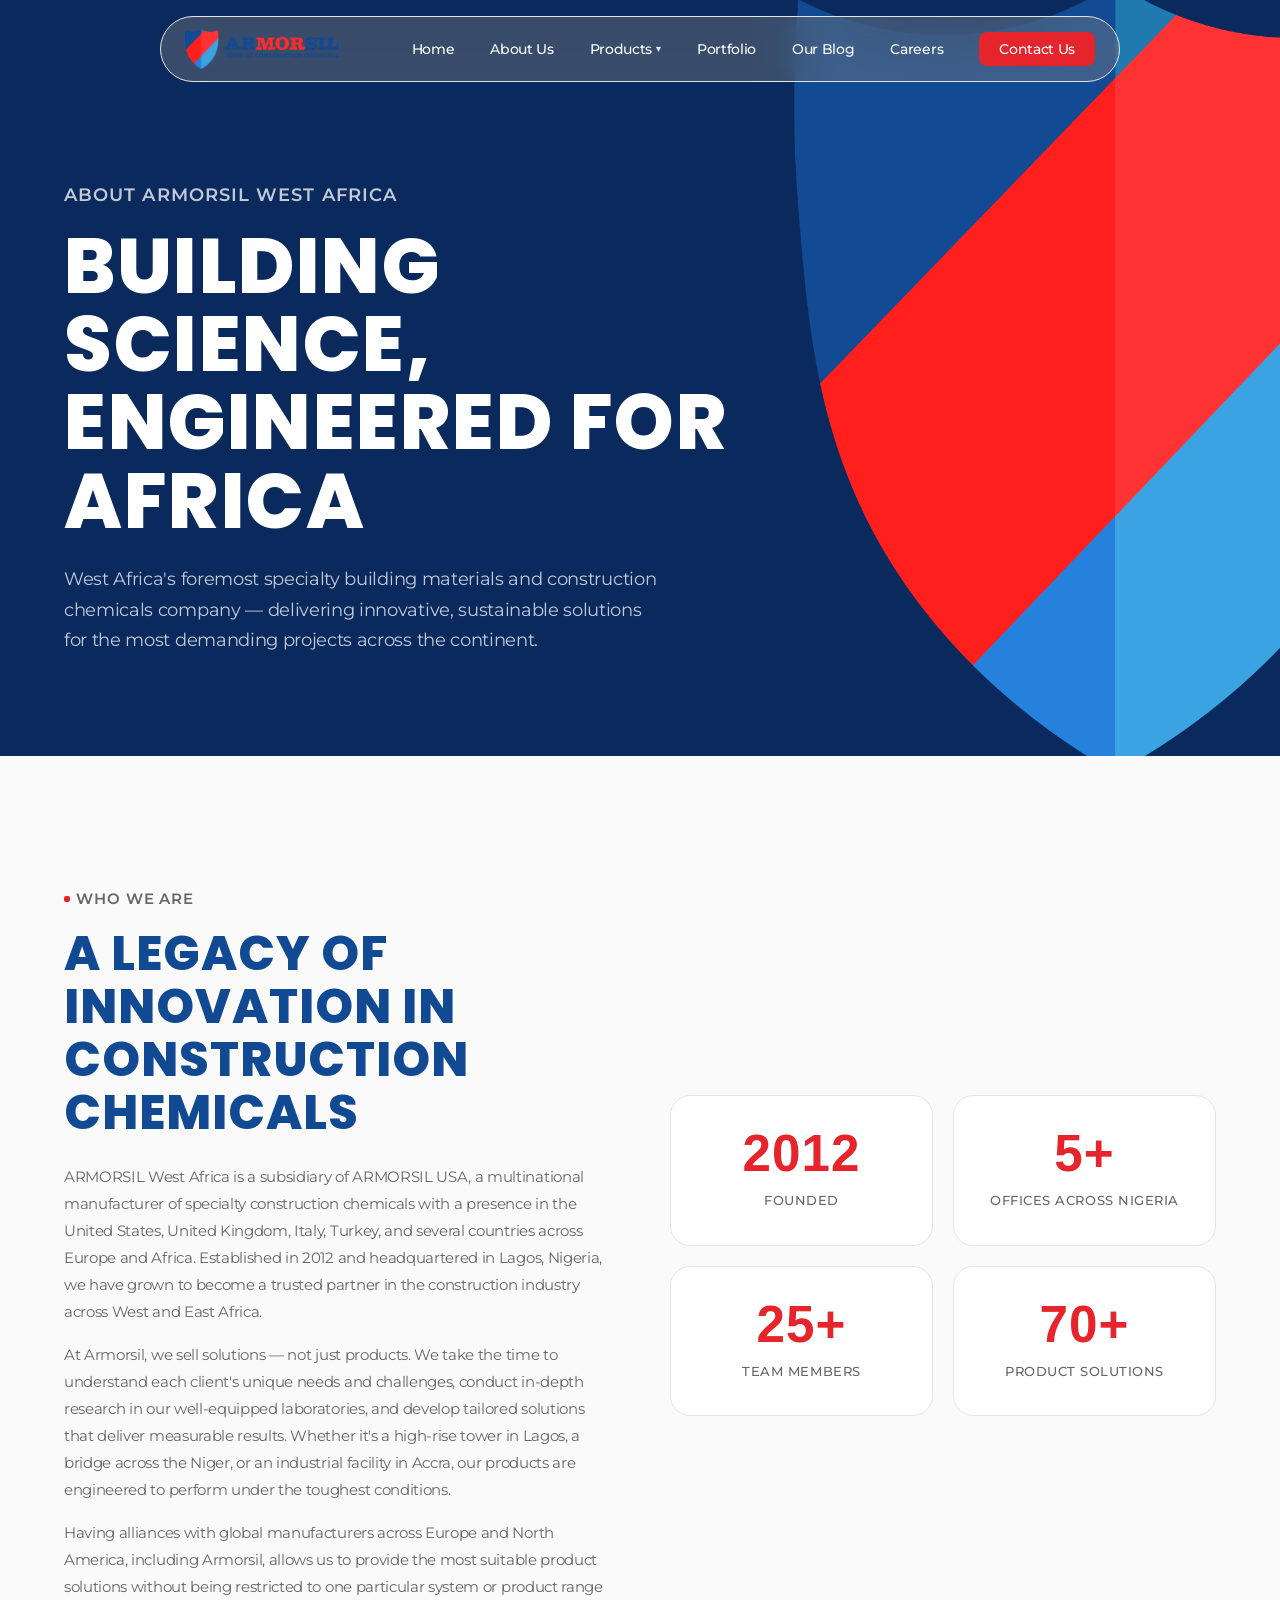
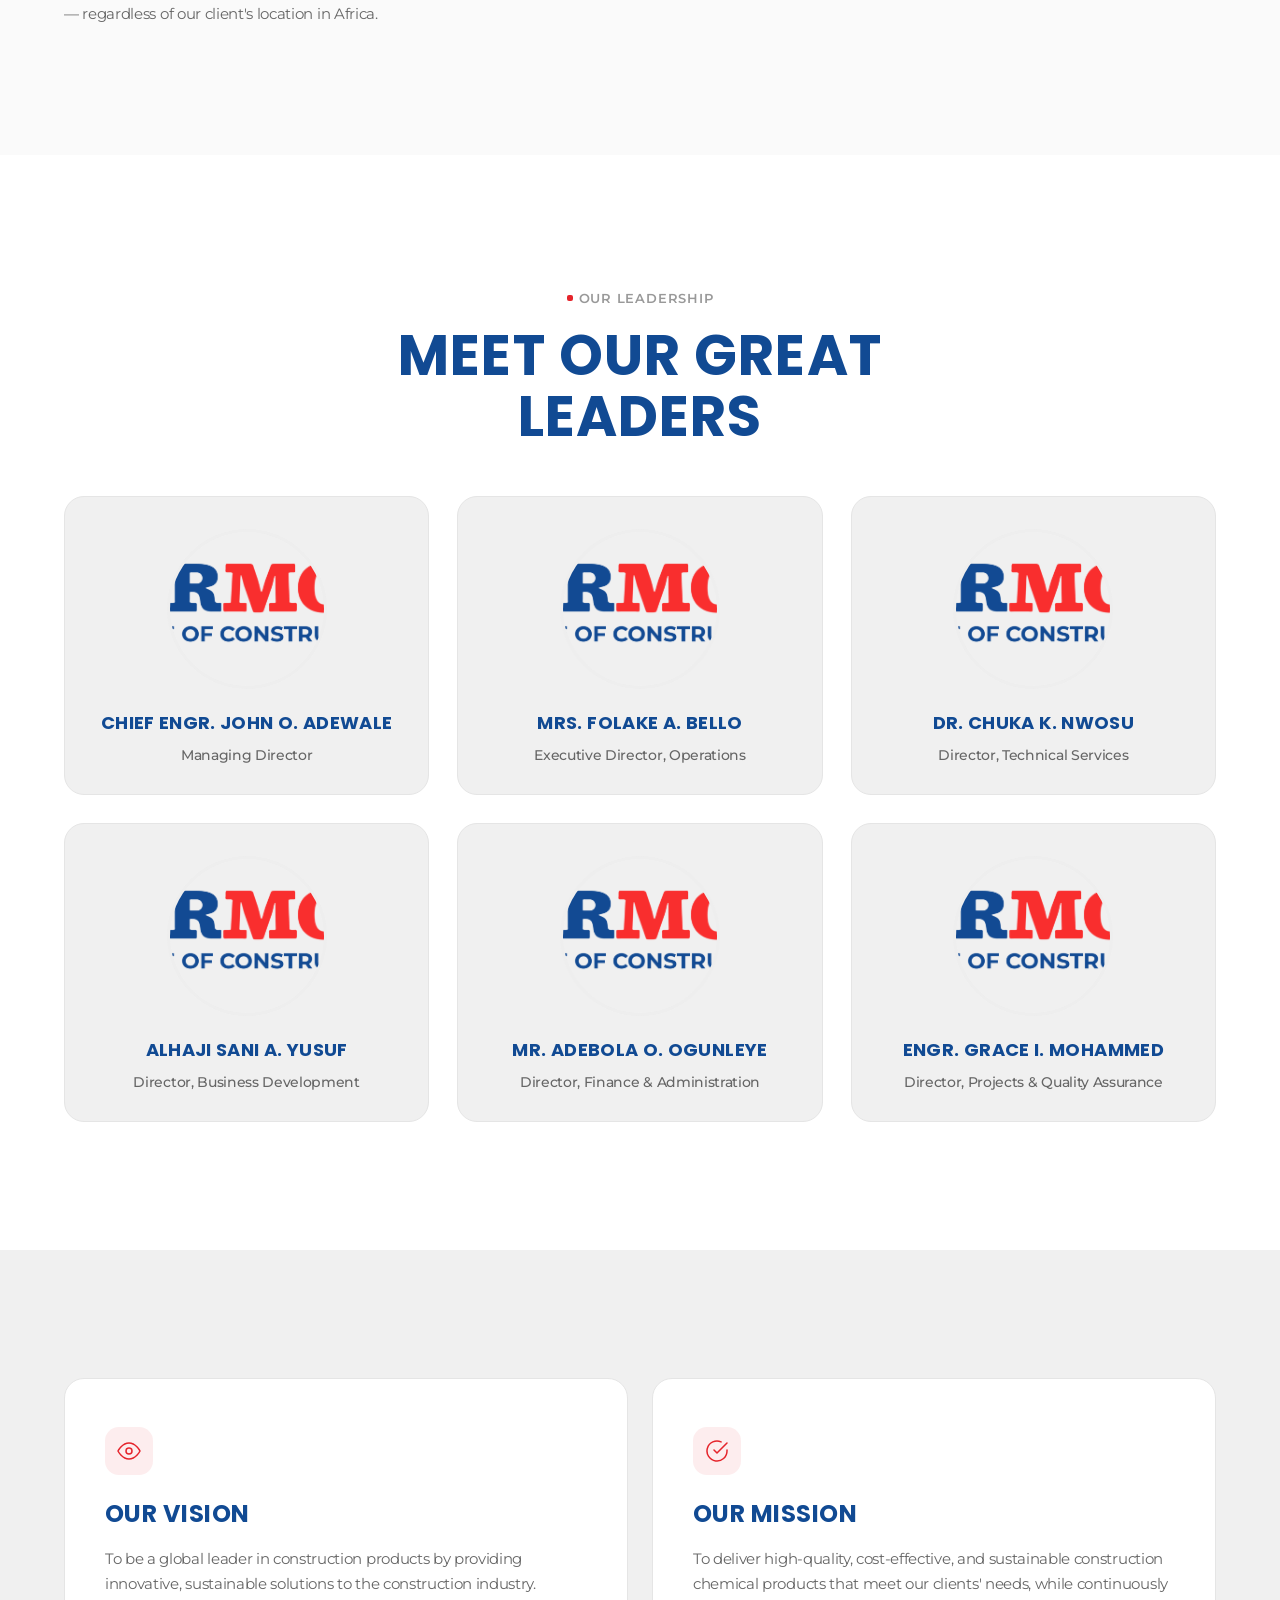
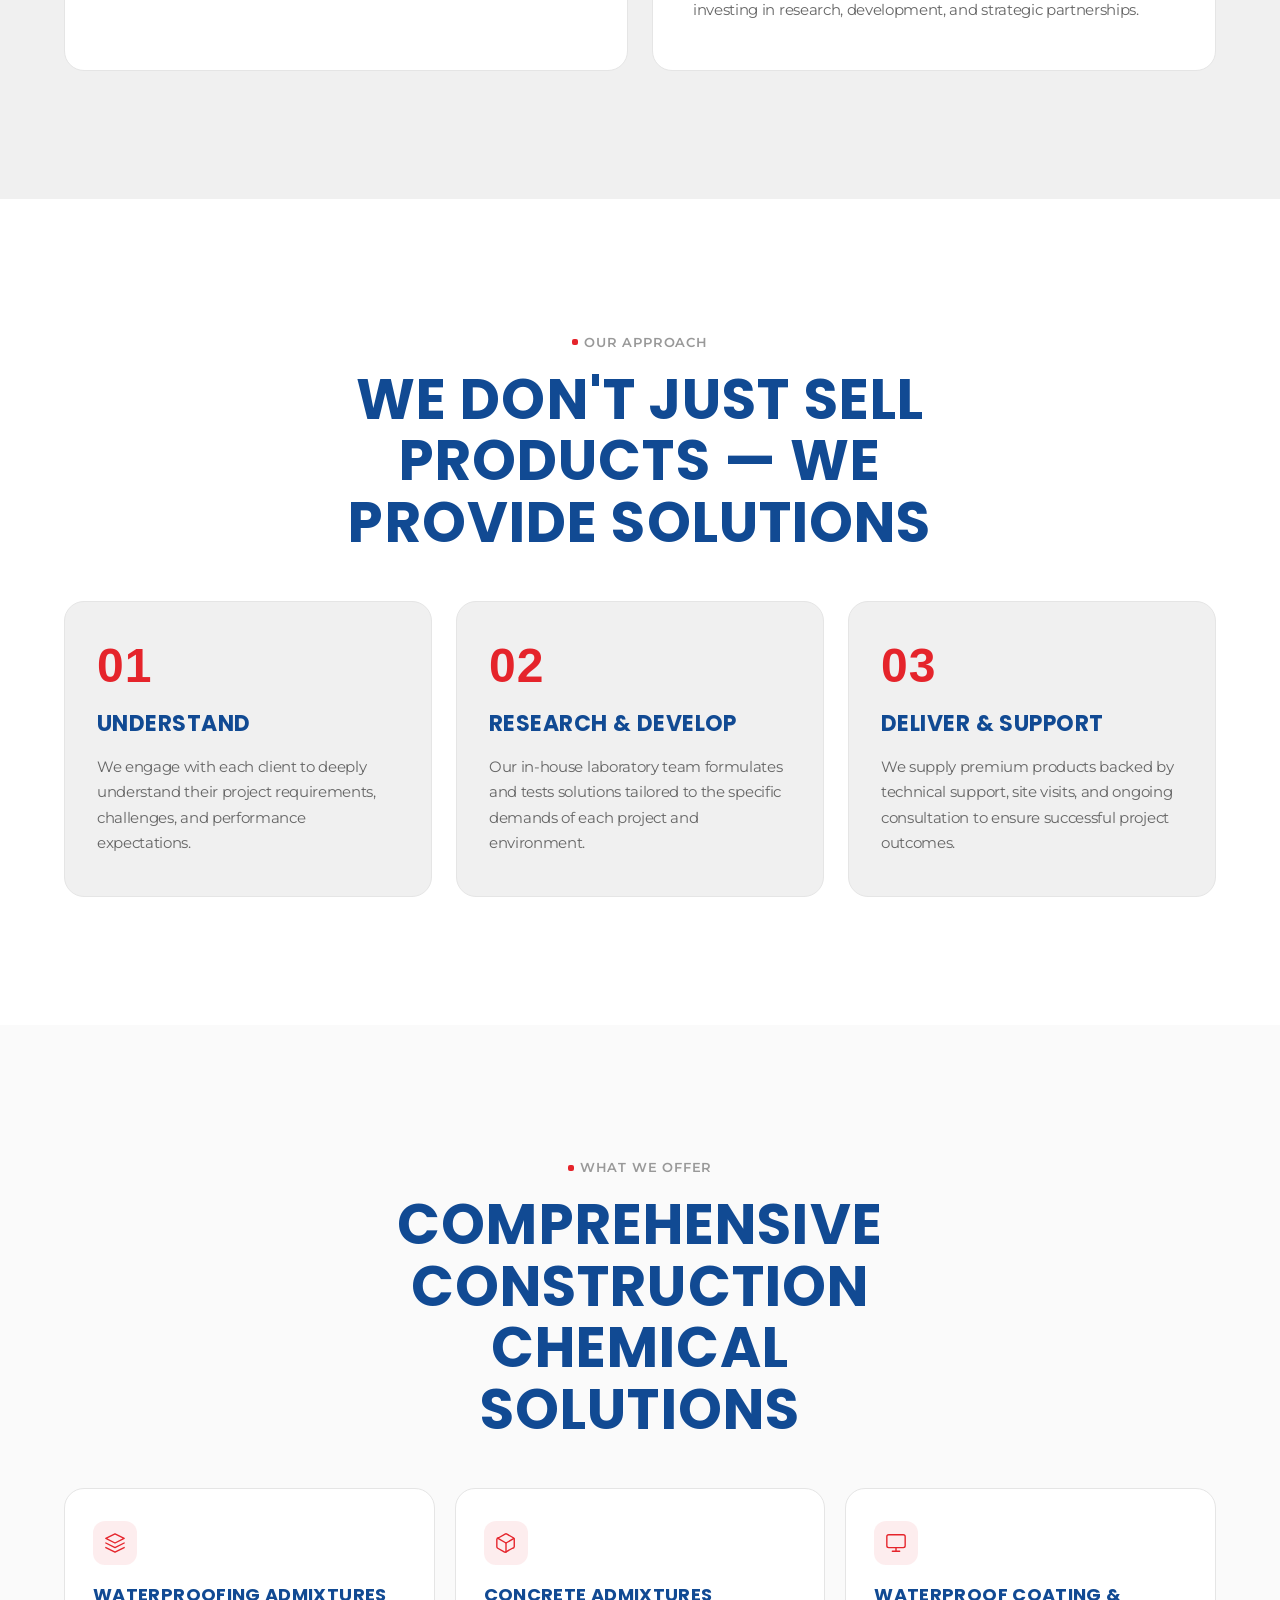
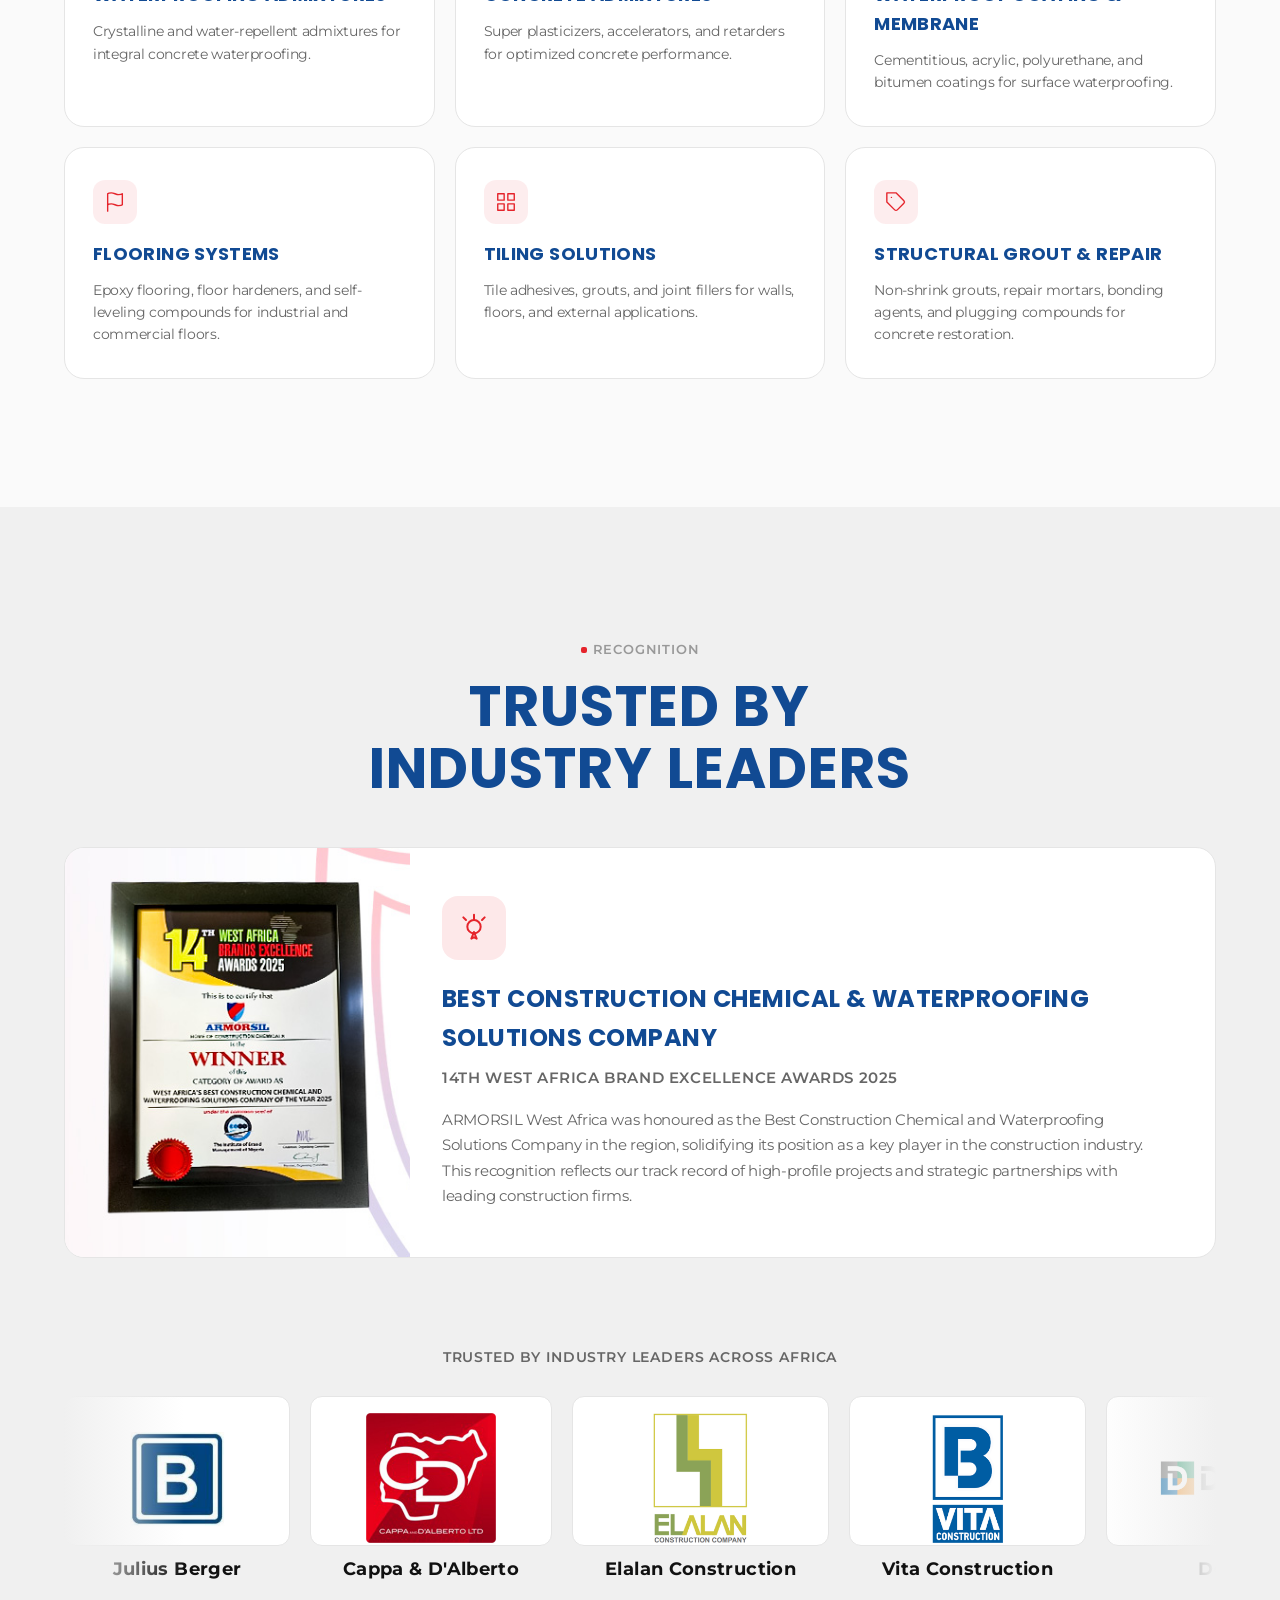
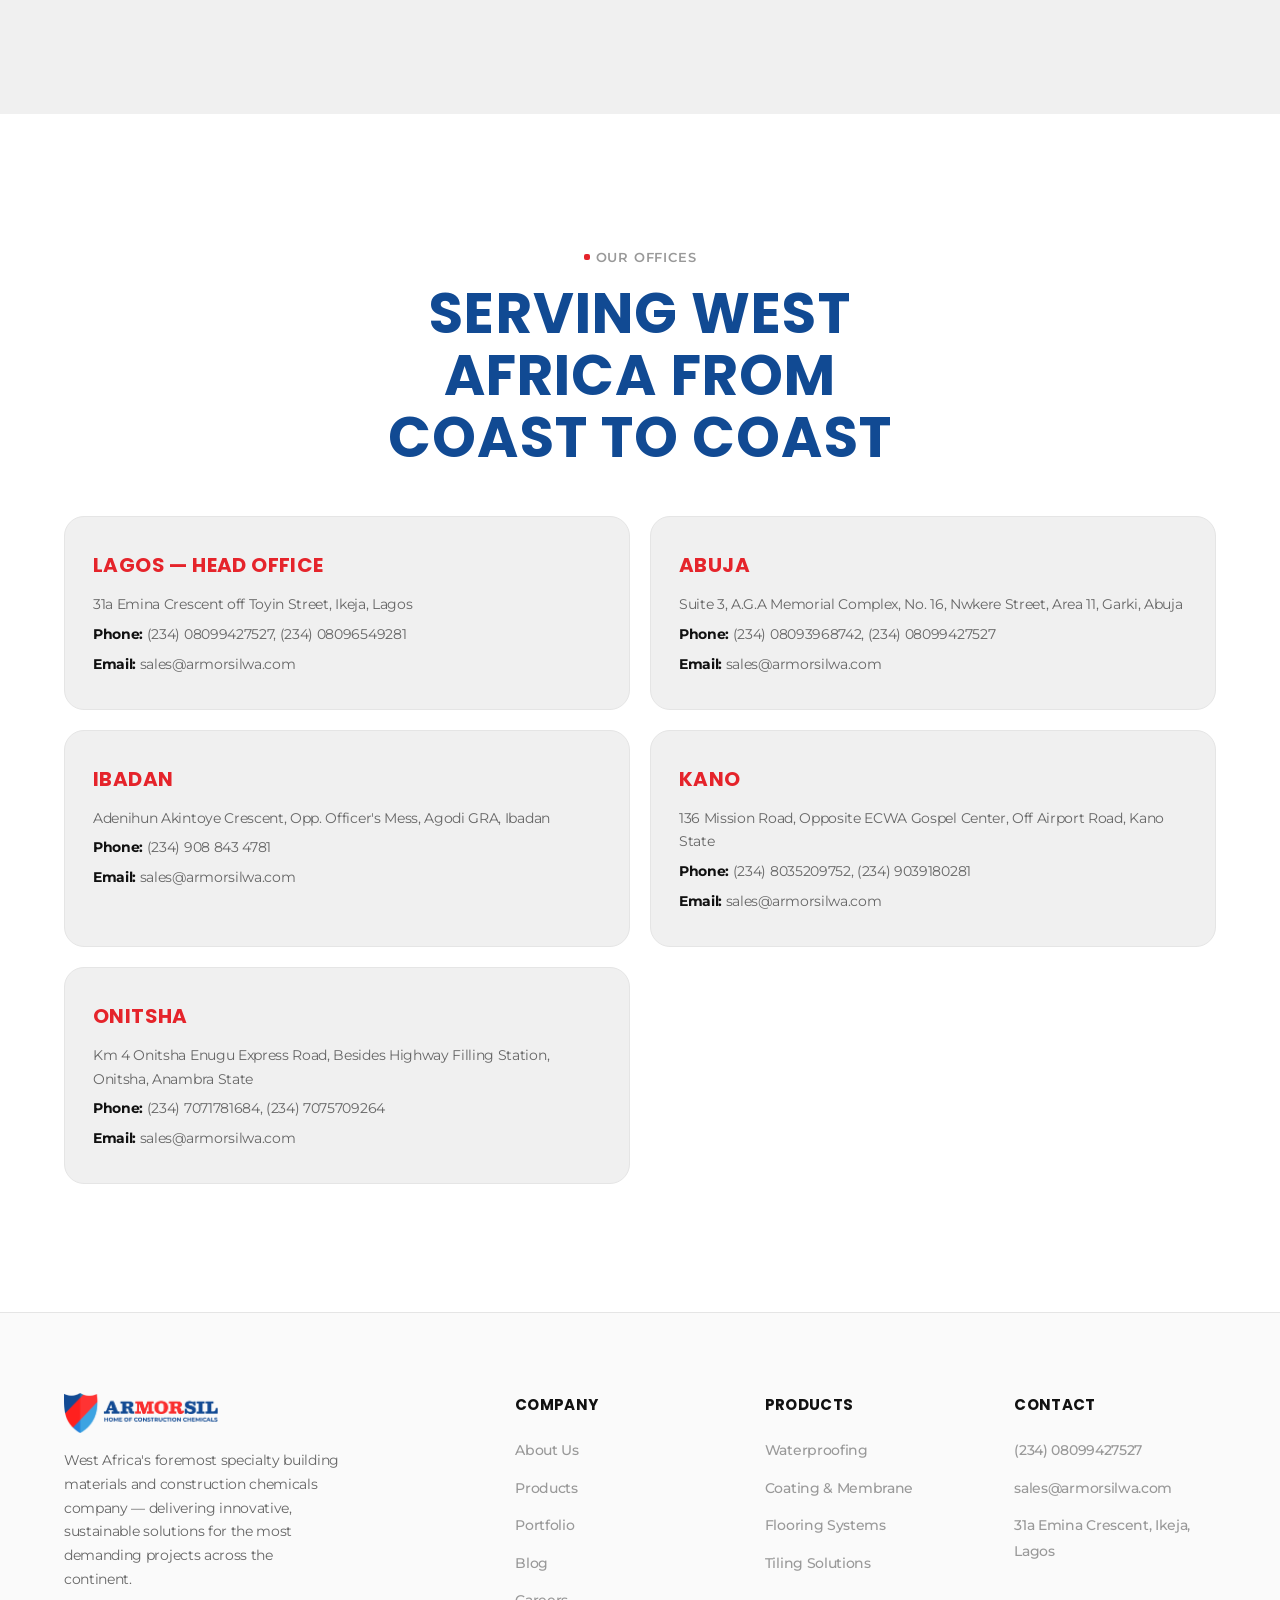
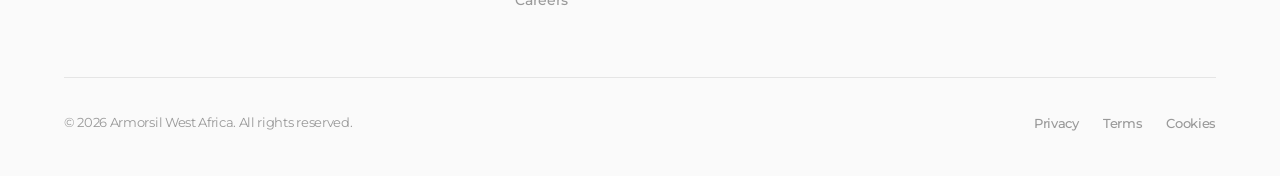
==== about.html @ 115f54fc "Ongoing" ====
<!DOCTYPE html>
<html lang="en">
<head>
    <meta charset="UTF-8">
    <meta name="viewport" content="width=device-width, initial-scale=1.0">
    <title>About Us — Armorsil West Africa</title>
    <link rel="icon" type="image/png" href="asset/armorsilwa-favicon.png">
    <link rel="preconnect" href="https://fonts.googleapis.com">
    <link rel="preconnect" href="https://fonts.gstatic.com" crossorigin>
    <link href="https://fonts.googleapis.com/css2?family=Poppins:wght@600;700;800;900&family=Montserrat:wght@400;500;600;700;800;900&display=swap" rel="stylesheet">
    <link rel="stylesheet" href="armorsilwa-style.css">
    <script>if(window.innerWidth<900&&!location.pathname.includes('mobile.html'))location.href='mobile.html';</script>
</head>
<body>

    <!-- ===== NAVIGATION ===== -->
    <nav class="nav" role="navigation" aria-label="Main navigation">
        <div class="nav-inner">
            <a href="index.html" class="nav-logo" aria-label="Armorsil Home">
                <img src="asset/armorsilwa-logo.png" alt="Armorsil Logo" class="nav-logo-img">
            </a>
            <ul class="nav-links" id="navLinks">
                <li><a href="index.html">Home</a></li>
                <li><a href="about.html" class="active">About Us</a></li>
                <li class="nav-dropdown">
                    <a href="products.html">Products <span class="dropdown-arrow">▾</span></a>
                    <ul class="dropdown-menu">
                        <li><a href="products.html#waterproofing-admixtures">Waterproofing Admixtures</a></li>
                        <li><a href="products.html#concrete-admixtures">Concrete Admixtures</a></li>
                        <li><a href="products.html#coating-membrane">Waterproof Coating & Membrane</a></li>
                        <li><a href="products.html#curing-agent">Curing Agent</a></li>
                        <li><a href="products.html#release-agent">Release Agent</a></li>
                        <li><a href="products.html#flooring">Flooring</a></li>
                        <li><a href="products.html#tiling-solution">Tiling Solution</a></li>
                        <li><a href="products.html#concrete-repair">Concrete Repair & Bonding Agent</a></li>
                        <li><a href="products.html#expansion-joint">Expansion Joint Sealant</a></li>
                        <li><a href="products.html#structural-grout">Structural Grout</a></li>
                        <li><a href="products.html#thermal-insulation">Thermal Insulation</a></li>
                    </ul>
                </li>
                <li><a href="portfolio.html">Portfolio</a></li>
                <li><a href="blog.html">Our Blog</a></li>
                <li><a href="careers.html">Careers</a></li>
                <li><a href="about.html#offices" class="nav-contact">Contact Us</a></li>
            </ul>
            <button class="nav-toggle" id="navToggle" aria-label="Toggle menu" aria-expanded="false">
                <span></span>
            </button>
        </div>
    </nav>

    <!-- ===== ABOUT HERO ===== -->
    <section class="about-hero">
        <div class="container">
            <div class="about-hero-content">
                <p class="about-hero-tag">About Armorsil West Africa</p>
                <h1>Building Science,<br>Engineered for Africa</h1>
                <p>West Africa's foremost specialty building materials and construction chemicals company — delivering innovative, sustainable solutions for the most demanding projects across the continent.</p>
            </div>
        </div>
    </section>

    <!-- ===== WHO WE ARE ===== -->
    <section class="about-section">
        <div class="container">
            <div class="about-grid">
                <div class="about-text reveal">
                    <p class="section-tag">Who We Are</p>
                    <h2>A Legacy of Innovation in Construction Chemicals</h2>
                    <p>ARMORSIL West Africa is a subsidiary of ARMORSIL USA, a multinational manufacturer of specialty construction chemicals with a presence in the United States, United Kingdom, Italy, Turkey, and several countries across Europe and Africa. Established in 2012 and headquartered in Lagos, Nigeria, we have grown to become a trusted partner in the construction industry across West and East Africa.</p>
                    <p>At Armorsil, we sell solutions — not just products. We take the time to understand each client's unique needs and challenges, conduct in-depth research in our well-equipped laboratories, and develop tailored solutions that deliver measurable results. Whether it's a high-rise tower in Lagos, a bridge across the Niger, or an industrial facility in Accra, our products are engineered to perform under the toughest conditions.</p>
                    <p>Having alliances with global manufacturers across Europe and North America, including Armorsil, allows us to provide the most suitable product solutions without being restricted to one particular system or product range — regardless of our client's location in Africa.</p>
                </div>
                <div class="about-stats reveal">
                    <div class="about-stat-card">
                        <span class="about-stat-number">2012</span>
                        <span class="about-stat-label">Founded</span>
                    </div>
                    <div class="about-stat-card">
                        <span class="about-stat-number">5+</span>
                        <span class="about-stat-label">Offices Across Nigeria</span>
                    </div>
                    <div class="about-stat-card">
                        <span class="about-stat-number">25+</span>
                        <span class="about-stat-label">Team Members</span>
                    </div>
                    <div class="about-stat-card">
                        <span class="about-stat-number">70+</span>
                        <span class="about-stat-label">Product Solutions</span>
                    </div>
                </div>
            </div>
        </div>
    </section>

    <!-- ===== OUR LEADERSHIP ===== -->
    <section class="about-section about-leadership">
        <div class="container">
            <div class="section-header reveal">
                <p class="section-tag">Our Leadership</p>
                <h2 class="section-title">Meet Our Great Leaders</h2>
            </div>
            <div class="directors-grid">
                <div class="director-card reveal">
                    <div class="director-img">
                        <img src="asset/armorsilwa-logo.png" alt="Director" loading="lazy">
                    </div>
                    <h3 class="director-name">Chief Engr. John O. Adewale</h3>
                    <p class="director-role">Managing Director</p>
                </div>
                <div class="director-card reveal">
                    <div class="director-img">
                        <img src="asset/armorsilwa-logo.png" alt="Director" loading="lazy">
                    </div>
                    <h3 class="director-name">Mrs. Folake A. Bello</h3>
                    <p class="director-role">Executive Director, Operations</p>
                </div>
                <div class="director-card reveal">
                    <div class="director-img">
                        <img src="asset/armorsilwa-logo.png" alt="Director" loading="lazy">
                    </div>
                    <h3 class="director-name">Dr. Chuka K. Nwosu</h3>
                    <p class="director-role">Director, Technical Services</p>
                </div>
                <div class="director-card reveal">
                    <div class="director-img">
                        <img src="asset/armorsilwa-logo.png" alt="Director" loading="lazy">
                    </div>
                    <h3 class="director-name">Alhaji Sani A. Yusuf</h3>
                    <p class="director-role">Director, Business Development</p>
                </div>
                <div class="director-card reveal">
                    <div class="director-img">
                        <img src="asset/armorsilwa-logo.png" alt="Director" loading="lazy">
                    </div>
                    <h3 class="director-name">Mr. Adebola O. Ogunleye</h3>
                    <p class="director-role">Director, Finance &amp; Administration</p>
                </div>
                <div class="director-card reveal">
                    <div class="director-img">
                        <img src="asset/armorsilwa-logo.png" alt="Director" loading="lazy">
                    </div>
                    <h3 class="director-name">Engr. Grace I. Mohammed</h3>
                    <p class="director-role">Director, Projects &amp; Quality Assurance</p>
                </div>
            </div>
        </div>
    </section>

    <!-- ===== VISION & MISSION ===== -->
    <section class="about-vm">
        <div class="container">
            <div class="vm-grid">
                <div class="vm-card reveal">
                    <div class="vm-icon">
                        <svg viewBox="0 0 24 24" fill="none" stroke="currentColor" stroke-width="1.5" stroke-linecap="round" stroke-linejoin="round"><path d="M1 12s4-8 11-8 11 8 11 8-4 8-11 8-11-8-11-8z"/><circle cx="12" cy="12" r="3"/></svg>
                    </div>
                    <h3>Our Vision</h3>
                    <p>To be a global leader in construction products by providing innovative, sustainable solutions to the construction industry.</p>
                </div>
                <div class="vm-card reveal">
                    <div class="vm-icon">
                        <svg viewBox="0 0 24 24" fill="none" stroke="currentColor" stroke-width="1.5" stroke-linecap="round" stroke-linejoin="round"><path d="M22 11.08V12a10 10 0 11-5.93-9.14"/><path d="M22 4L12 14.01l-3-3"/></svg>
                    </div>
                    <h3>Our Mission</h3>
                    <p>To deliver high-quality, cost-effective, and sustainable construction chemical products that meet our clients' needs, while continuously investing in research, development, and strategic partnerships.</p>
                </div>
            </div>
        </div>
    </section>

    <!-- ===== OUR APPROACH ===== -->
    <section class="about-section about-approach">
        <div class="container">
            <div class="section-header reveal">
                <p class="section-tag">Our Approach</p>
                <h2 class="section-title">We Don't Just Sell Products — We Provide Solutions</h2>
            </div>
            <div class="approach-grid">
                <div class="approach-card reveal">
                    <div class="approach-number">01</div>
                    <h3>Understand</h3>
                    <p>We engage with each client to deeply understand their project requirements, challenges, and performance expectations.</p>
                </div>
                <div class="approach-card reveal">
                    <div class="approach-number">02</div>
                    <h3>Research & Develop</h3>
                    <p>Our in-house laboratory team formulates and tests solutions tailored to the specific demands of each project and environment.</p>
                </div>
                <div class="approach-card reveal">
                    <div class="approach-number">03</div>
                    <h3>Deliver & Support</h3>
                    <p>We supply premium products backed by technical support, site visits, and ongoing consultation to ensure successful project outcomes.</p>
                </div>
            </div>
        </div>
    </section>

    <!-- ===== PRODUCT CATEGORIES ===== -->
    <section class="about-section about-products">
        <div class="container">
            <div class="section-header reveal">
                <p class="section-tag">What We Offer</p>
                <h2 class="section-title">Comprehensive Construction Chemical Solutions</h2>
            </div>
            <div class="about-cat-grid">
                <div class="about-cat-card reveal">
                    <div class="about-cat-icon"><svg viewBox="0 0 24 24" fill="none" stroke="currentColor" stroke-width="1.5" stroke-linecap="round" stroke-linejoin="round"><path d="M12 2L2 7l10 5 10-5-10-5z"/><path d="M2 17l10 5 10-5"/><path d="M2 12l10 5 10-5"/></svg></div>
                    <h3>Waterproofing Admixtures</h3>
                    <p>Crystalline and water-repellent admixtures for integral concrete waterproofing.</p>
                </div>
                <div class="about-cat-card reveal">
                    <div class="about-cat-icon"><svg viewBox="0 0 24 24" fill="none" stroke="currentColor" stroke-width="1.5" stroke-linecap="round" stroke-linejoin="round"><path d="M21 16V8a2 2 0 00-1-1.73l-7-4a2 2 0 00-2 0l-7 4A2 2 0 002 8v8a2 2 0 001 1.73l7 4a2 2 0 002 0l7-4A2 2 0 0021 16z"/><path d="M12 22V12"/><path d="M3.3 7L12 12l8.7-5"/></svg></div>
                    <h3>Concrete Admixtures</h3>
                    <p>Super plasticizers, accelerators, and retarders for optimized concrete performance.</p>
                </div>
                <div class="about-cat-card reveal">
                    <div class="about-cat-icon"><svg viewBox="0 0 24 24" fill="none" stroke="currentColor" stroke-width="1.5" stroke-linecap="round" stroke-linejoin="round"><rect x="2" y="3" width="20" height="14" rx="2"/><path d="M8 21h8M12 17v4"/></svg></div>
                    <h3>Waterproof Coating & Membrane</h3>
                    <p>Cementitious, acrylic, polyurethane, and bitumen coatings for surface waterproofing.</p>
                </div>
                <div class="about-cat-card reveal">
                    <div class="about-cat-icon"><svg viewBox="0 0 24 24" fill="none" stroke="currentColor" stroke-width="1.5" stroke-linecap="round" stroke-linejoin="round"><path d="M4 15s1-1 4-1 5 2 8 2 4-1 4-1V3s-1 1-4 1-5-2-8-2-4 1-4 1z"/><path d="M4 22v-7"/></svg></div>
                    <h3>Flooring Systems</h3>
                    <p>Epoxy flooring, floor hardeners, and self-leveling compounds for industrial and commercial floors.</p>
                </div>
                <div class="about-cat-card reveal">
                    <div class="about-cat-icon"><svg viewBox="0 0 24 24" fill="none" stroke="currentColor" stroke-width="1.5" stroke-linecap="round" stroke-linejoin="round"><rect x="3" y="3" width="7" height="7"/><rect x="14" y="3" width="7" height="7"/><rect x="3" y="14" width="7" height="7"/><rect x="14" y="14" width="7" height="7"/></svg></div>
                    <h3>Tiling Solutions</h3>
                    <p>Tile adhesives, grouts, and joint fillers for walls, floors, and external applications.</p>
                </div>
                <div class="about-cat-card reveal">
                    <div class="about-cat-icon"><svg viewBox="0 0 24 24" fill="none" stroke="currentColor" stroke-width="1.5" stroke-linecap="round" stroke-linejoin="round"><path d="M20.59 13.41l-7.17 7.17a2 2 0 01-2.83 0L2 12V2h10l8.59 8.59a2 2 0 010 2.82z"/><path d="M7 7h.01"/></svg></div>
                    <h3>Structural Grout & Repair</h3>
                    <p>Non-shrink grouts, repair mortars, bonding agents, and plugging compounds for concrete restoration.</p>
                </div>
            </div>
        </div>
    </section>

    <!-- ===== ACHIEVEMENTS ===== -->
    <section class="about-section about-achievements">
        <div class="container">
            <div class="section-header reveal">
                <p class="section-tag">Recognition</p>
                <h2 class="section-title">Trusted by Industry Leaders</h2>
            </div>
            <div class="achievement-card reveal">
                <div class="achievement-image">
                    <img src="asset/Awards/award2.jpg" alt="14th West Africa Brand Excellence Awards 2025" loading="lazy">
                </div>
                <div class="achievement-content">
                    <div class="achievement-badge">
                        <svg viewBox="0 0 24 24" fill="none" stroke="currentColor" stroke-width="1.5" stroke-linecap="round" stroke-linejoin="round"><path d="M12 15l-2 5 2-1 2 1-2-5z"/><path d="M12 2v4"/><path d="M6 6l-2-2"/><path d="M18 6l2-2"/><circle cx="12" cy="11" r="5"/></svg>
                    </div>
                    <h3>Best Construction Chemical & Waterproofing Solutions Company</h3>
                    <p class="achievement-source">14th West Africa Brand Excellence Awards 2025</p>
                    <p>ARMORSIL West Africa was honoured as the Best Construction Chemical and Waterproofing Solutions Company in the region, solidifying its position as a key player in the construction industry. This recognition reflects our track record of high-profile projects and strategic partnerships with leading construction firms.</p>
                </div>
            </div>
            <div class="partner-marquee reveal">
                <p class="partner-marquee-label">Trusted by industry leaders across Africa</p>
                <div class="partner-marquee-track" id="partnerTrack">
                    <div class="partner-marquee-group">
                        <div class="partner-logo-card"><div class="partner-logo-img-wrap"><img src="asset/Clients_Logos/juliusBerger.jpg" alt="Julius Berger" class="partner-logo-img" loading="lazy"></div><span>Julius Berger</span></div>
                        <div class="partner-logo-card"><div class="partner-logo-img-wrap"><img src="asset/Clients_Logos/Cappa.jpg" alt="Cappa &amp; D'Alberto" class="partner-logo-img" loading="lazy"></div><span>Cappa &amp; D'Alberto</span></div>
                        <div class="partner-logo-card"><div class="partner-logo-img-wrap"><img src="asset/Clients_Logos/Elalan.jpg" alt="Elalan Construction" class="partner-logo-img" loading="lazy"></div><span>Elalan Construction</span></div>
                        <div class="partner-logo-card"><div class="partner-logo-img-wrap"><img src="asset/Clients_Logos/vita construction.jpg" alt="Vita Construction" class="partner-logo-img" loading="lazy"></div><span>Vita Construction</span></div>
                        <div class="partner-logo-card"><div class="partner-logo-img-wrap"><img src="asset/Clients_Logos/dori.jpg" alt="Dori" class="partner-logo-img" loading="lazy"></div><span>Dori</span></div>
                        <div class="partner-logo-card"><div class="partner-logo-img-wrap"><img src="asset/Clients_Logos/craneburg.jpg" alt="Craneburg" class="partner-logo-img" loading="lazy"></div><span>Craneburg</span></div>
                        <div class="partner-logo-card"><div class="partner-logo-img-wrap"><img src="asset/Clients_Logos/ccecc.jpg" alt="CCECC" class="partner-logo-img" loading="lazy"></div><span>CCECC</span></div>
                        <div class="partner-logo-card"><div class="partner-logo-img-wrap"><img src="asset/Clients_Logos/gilmor.jpg" alt="Gilmor" class="partner-logo-img" loading="lazy"></div><span>Gilmor</span></div>
                        <div class="partner-logo-card"><div class="partner-logo-img-wrap"><img src="asset/Clients_Logos/SCCnigeria.jpg" alt="SCC Nigeria" class="partner-logo-img" loading="lazy"></div><span>SCC Nigeria</span></div>
                        <div class="partner-logo-card"><div class="partner-logo-img-wrap"><img src="asset/Clients_Logos/ArabContractors.jpg" alt="Arab Contractors" class="partner-logo-img" loading="lazy"></div><span>Arab Contractors</span></div>
                        <div class="partner-logo-card"><div class="partner-logo-img-wrap"><img src="asset/Clients_Logos/Dangote.jpg" alt="Dangote Cement" class="partner-logo-img" loading="lazy"></div><span>Dangote Cement</span></div>
                    </div>
                    <div class="partner-marquee-group">
                        <div class="partner-logo-card"><div class="partner-logo-img-wrap"><img src="asset/Clients_Logos/juliusBerger.jpg" alt="Julius Berger" class="partner-logo-img" loading="lazy"></div><span>Julius Berger</span></div>
                        <div class="partner-logo-card"><div class="partner-logo-img-wrap"><img src="asset/Clients_Logos/Cappa.jpg" alt="Cappa &amp; D'Alberto" class="partner-logo-img" loading="lazy"></div><span>Cappa &amp; D'Alberto</span></div>
                        <div class="partner-logo-card"><div class="partner-logo-img-wrap"><img src="asset/Clients_Logos/Elalan.jpg" alt="Elalan Construction" class="partner-logo-img" loading="lazy"></div><span>Elalan Construction</span></div>
                        <div class="partner-logo-card"><div class="partner-logo-img-wrap"><img src="asset/Clients_Logos/vita construction.jpg" alt="Vita Construction" class="partner-logo-img" loading="lazy"></div><span>Vita Construction</span></div>
                        <div class="partner-logo-card"><div class="partner-logo-img-wrap"><img src="asset/Clients_Logos/dori.jpg" alt="Dori" class="partner-logo-img" loading="lazy"></div><span>Dori</span></div>
                        <div class="partner-logo-card"><div class="partner-logo-img-wrap"><img src="asset/Clients_Logos/craneburg.jpg" alt="Craneburg" class="partner-logo-img" loading="lazy"></div><span>Craneburg</span></div>
                        <div class="partner-logo-card"><div class="partner-logo-img-wrap"><img src="asset/Clients_Logos/ccecc.jpg" alt="CCECC" class="partner-logo-img" loading="lazy"></div><span>CCECC</span></div>
                        <div class="partner-logo-card"><div class="partner-logo-img-wrap"><img src="asset/Clients_Logos/gilmor.jpg" alt="Gilmor" class="partner-logo-img" loading="lazy"></div><span>Gilmor</span></div>
                        <div class="partner-logo-card"><div class="partner-logo-img-wrap"><img src="asset/Clients_Logos/SCCnigeria.jpg" alt="SCC Nigeria" class="partner-logo-img" loading="lazy"></div><span>SCC Nigeria</span></div>
                        <div class="partner-logo-card"><div class="partner-logo-img-wrap"><img src="asset/Clients_Logos/ArabContractors.jpg" alt="Arab Contractors" class="partner-logo-img" loading="lazy"></div><span>Arab Contractors</span></div>
                        <div class="partner-logo-card"><div class="partner-logo-img-wrap"><img src="asset/Clients_Logos/Dangote.jpg" alt="Dangote Cement" class="partner-logo-img" loading="lazy"></div><span>Dangote Cement</span></div>
                    </div>
                </div>
            </div>
        </div>
    </section>

    <!-- ===== CONTACT / OFFICES ===== -->
    <section class="about-section about-offices" id="offices">
        <div class="container">
            <div class="section-header reveal">
                <p class="section-tag">Our Offices</p>
                <h2 class="section-title">Serving West Africa from Coast to Coast</h2>
            </div>
            <div class="offices-grid">
                <div class="office-card reveal">
                    <h3>Lagos — Head Office</h3>
                    <p>31a Emina Crescent off Toyin Street, Ikeja, Lagos</p>
                    <p><strong>Phone:</strong> (234) 08099427527, (234) 08096549281</p>
                    <p><strong>Email:</strong> sales@armorsilwa.com</p>
                </div>
                <div class="office-card reveal">
                    <h3>Abuja</h3>
                    <p>Suite 3, A.G.A Memorial Complex, No. 16, Nwkere Street, Area 11, Garki, Abuja</p>
                    <p><strong>Phone:</strong> (234) 08093968742, (234) 08099427527</p>
                    <p><strong>Email:</strong> sales@armorsilwa.com</p>
                </div>
                <div class="office-card reveal">
                    <h3>Ibadan</h3>
                    <p>Adenihun Akintoye Crescent, Opp. Officer's Mess, Agodi GRA, Ibadan</p>
                    <p><strong>Phone:</strong> (234) 908 843 4781</p>
                    <p><strong>Email:</strong> sales@armorsilwa.com</p>
                </div>
                <div class="office-card reveal">
                    <h3>Kano</h3>
                    <p>136 Mission Road, Opposite ECWA Gospel Center, Off Airport Road, Kano State</p>
                    <p><strong>Phone:</strong> (234) 8035209752, (234) 9039180281</p>
                    <p><strong>Email:</strong> sales@armorsilwa.com</p>
                </div>
                <div class="office-card reveal">
                    <h3>Onitsha</h3>
                    <p>Km 4 Onitsha Enugu Express Road, Besides Highway Filling Station, Onitsha, Anambra State</p>
                    <p><strong>Phone:</strong> (234) 7071781684, (234) 7075709264</p>
                    <p><strong>Email:</strong> sales@armorsilwa.com</p>
                </div>
            </div>
        </div>
    </section>

    <!-- ===== FOOTER ===== -->
    <footer class="footer" id="footer">
        <div class="container">
            <div class="footer-grid">
                <div>
                    <a href="index.html" class="nav-logo" aria-label="Armorsil Home">
                        <img src="asset/armorsilwa-logo.png" alt="Armorsil Logo" class="nav-logo-img">
                    </a>
                    <p class="footer-brand-desc">West Africa's foremost specialty building materials and construction chemicals company — delivering innovative, sustainable solutions for the most demanding projects across the continent.</p>
                </div>
                <div>
                    <h4 class="footer-col-title">Company</h4>
                    <ul class="footer-links">
                        <li><a href="about.html">About Us</a></li>
                        <li><a href="products.html">Products</a></li>
                <li><a href="portfolio.html">Portfolio</a></li>
                        <li><a href="blog.html">Blog</a></li>
                        <li><a href="careers.html">Careers</a></li>
                    </ul>
                </div>
                <div>
                    <h4 class="footer-col-title">Products</h4>
                    <ul class="footer-links">
                        <li><a href="products.html#waterproofing-admixtures">Waterproofing</a></li>
                        <li><a href="products.html#coating-membrane">Coating & Membrane</a></li>
                        <li><a href="products.html#flooring">Flooring Systems</a></li>
                        <li><a href="products.html#tiling-solution">Tiling Solutions</a></li>
                    </ul>
                </div>
                <div>
                    <h4 class="footer-col-title">Contact</h4>
                    <ul class="footer-links">
                        <li><a href="tel:+23408099427527">(234) 08099427527</a></li>
                        <li><a href="mailto:sales@armorsilwa.com">sales@armorsilwa.com</a></li>
                        <li><a href="#">31a Emina Crescent, Ikeja, Lagos</a></li>
                    </ul>
                </div>
            </div>
            <div class="footer-bottom">
                <p class="footer-copy">&copy; 2026 Armorsil West Africa. All rights reserved.</p>
                <ul class="footer-bottom-links">
                    <li><a href="#">Privacy</a></li>
                    <li><a href="#">Terms</a></li>
                    <li><a href="#">Cookies</a></li>
                </ul>
            </div>
        </div>
    </footer>

    <script src="armorsilwa-script.js"></script>

</body>
</html>
---- armorsilwa-style.css ----
/*

Armorsil WA — Construction Chemical Company

https://armorsilwa.com

*/


*,
*::before,
*::after {
    margin: 0;
    padding: 0;
    box-sizing: border-box;
}

:root {
    /* Silver & Acid Palette */
    --bg:           #FAFAFA;
    --surface:      #F0F0F0;
    --text:         #111111;
    --text-muted:   #666666;
    --text-dim:     #999999;
    --accent:       #E5242B;
    --accent-hover: #C41E24;
    --brand-blue:   #114A93;
    --border:       #E5E5E5;
    --border-light: #EEEEEE;
    --white:        #FFFFFF;

    /* Spacing */
    --section-pad: clamp(80px, 10vw, 140px);
    --container:   1200px;
    --gap:         24px;
}

html {
    scroll-behavior: smooth;
    -webkit-font-smoothing: antialiased;
    -moz-osx-font-smoothing: grayscale;
}

body {
    font-family: 'Montserrat', -apple-system, BlinkMacSystemFont, 'SF Pro Display', 'SF Pro Text', sans-serif;
    background: var(--bg);
    color: var(--text);
    line-height: 1.6;
    letter-spacing: -0.02em;
    overflow-x: hidden;
}

h1, h2, h3, h4, h5, h6 {
    font-family: 'Poppins', sans-serif;
    font-weight: 700;
    letter-spacing: 0.02em;
    text-transform: uppercase;
}

a {
    color: inherit;
    text-decoration: none;
}

img {
    max-width: 100%;
    display: block;
}

.container {
    max-width: var(--container);
    margin: 0 auto;
    padding: 0 var(--gap);
}

/* ===== Machined Silver Card System ===== */
.card {
    background: var(--surface);
    border: 1px solid var(--border);
    border-radius: 16px;
    box-shadow: inset 0 1px 0 var(--white);
    transition: transform 0.25s cubic-bezier(0.22, 1, 0.36, 1);
}

.card:hover {
    transform: translateY(-2px);
}

/* ===== Acid Button System ===== */
.btn-acid {
    position: relative;
    display: inline-flex;
    align-items: center;
    justify-content: center;
    gap: 8px;
    padding: 14px 32px;
    background: var(--accent);
    color: var(--white);
    font-family: inherit;
    font-size: 15px;
    font-weight: 600;
    letter-spacing: -0.02em;
    border: none;
    border-radius: 10px;
    cursor: pointer;
    transition: transform 0.2s cubic-bezier(0.22, 1, 0.36, 1),
                box-shadow 0.2s cubic-bezier(0.22, 1, 0.36, 1),
                background 0.3s ease,
                color 0.3s ease;
    user-select: none;
}

.btn-acid::before {
    content: '';
    width: 0;
    height: 20px;
    background: url('asset/armorsilwa-favicon.png') no-repeat center / contain;
    transition: width 0.35s cubic-bezier(0.22, 1, 0.36, 1),
                opacity 0.25s ease;
    opacity: 0;
    flex-shrink: 0;
}

.btn-acid:hover {
    background: var(--white);
    color: var(--brand-blue);
    transform: translateY(-2px);
    box-shadow: 4px 4px 0px var(--text);
}

.btn-acid:hover::before {
    width: 20px;
    opacity: 1;
}

.btn-acid:active {
    transform: translateY(0);
    box-shadow: 1px 1px 0px var(--text);
}

.btn-ghost {
    display: inline-flex;
    align-items: center;
    justify-content: center;
    gap: 8px;
    padding: 14px 32px;
    background: transparent;
    color: var(--text);
    font-family: inherit;
    font-size: 15px;
    font-weight: 600;
    letter-spacing: -0.02em;
    border: 1px solid var(--border);
    border-radius: 10px;
    cursor: pointer;
    transition: transform 0.2s cubic-bezier(0.22, 1, 0.36, 1),
                box-shadow 0.2s cubic-bezier(0.22, 1, 0.36, 1),
                border-color 0.2s ease;
}

.btn-ghost:hover {
    transform: translateY(-2px);
    box-shadow: 4px 4px 0px var(--text);
    border-color: var(--text);
}

/* ===== TESTIMONIALS ===== */
.testimonials {
    padding: 60px 0 80px;
    margin-top: 60px;
    background: #f4f4ee;
    position: relative;
    overflow: hidden;
}

.testimonials::before {
    content: '';
    position: absolute;
    top: 50%;
    right: -240px;
    width: 790px;
    height: 790px;
    background: url('asset/armorsilwa-favicon.png') no-repeat center / contain;
    opacity: 1;
    transform: translateY(-50%);
    pointer-events: none;
    animation: floatFavicon 23s ease-in-out infinite;
}

.testimonials-grid {
    display: grid;
    grid-template-columns: repeat(3, 1fr);
    gap: 20px;
    position: relative;
    z-index: 1;
}

.testimonial-card {
    background: var(--white);
    border: 1px solid var(--border);
    border-radius: 20px;
    padding: 24px 24px;
    display: flex;
    flex-direction: column;
    gap: 14px;
    transition: transform 0.3s cubic-bezier(0.22, 1, 0.36, 1),
                border-color 0.3s ease,
                box-shadow 0.3s ease;
}

.testimonial-card:hover {
    transform: translateY(-6px);
    border-color: rgba(229, 36, 43, 0.3);
    box-shadow: 0 20px 60px rgba(229, 36, 43, 0.08);
}

.testimonial-stars {
    display: flex;
    gap: 4px;
}

.testimonial-stars svg {
    flex-shrink: 0;
}

.testimonial-text {
    color: var(--text-muted);
    font-size: 14px;
    line-height: 1.6;
    letter-spacing: -0.01em;
    flex: 1;
}

.testimonial-author {
    display: flex;
    align-items: center;
    gap: 12px;
    padding-top: 12px;
    border-top: 1px solid var(--border-light);
}

.testimonial-avatar {
    width: 38px;
    height: 38px;
    border-radius: 10px;
    background: linear-gradient(135deg, var(--accent), #C41E24);
    color: var(--white);
    font-size: 14px;
    font-weight: 700;
    display: flex;
    align-items: center;
    justify-content: center;
    flex-shrink: 0;
    font-family: 'Montserrat', sans-serif;
}

.testimonial-name {
    color: var(--text);
    font-size: 14px;
    font-weight: 600;
    letter-spacing: -0.01em;
}

.testimonial-role {
    color: var(--text-dim);
    font-size: 12px;
    font-weight: 500;
    letter-spacing: -0.01em;
    margin-top: 2px;
}

.testimonials .section-tag {
    color: var(--text-dim);
}

.testimonials .section-title {
    color: var(--text);
}

/* ===== SHOP / PRODUCTS ===== */
.shop {
    padding: var(--section-pad) 0;
    background: var(--bg);
}

.shop-grid {
    display: grid;
    grid-template-columns: repeat(3, 1fr);
    gap: 24px;
}

.shop-cta {
    text-align: center;
    margin-top: 40px;
}

.shop-cta .btn-acid {
    padding: 16px 48px;
    font-size: 16px;
}

.shop-card {
    background: var(--white);
    border: 1px solid var(--border);
    border-radius: 20px;
    display: flex;
    flex-direction: column;
    overflow: hidden;
    transition: transform 0.3s cubic-bezier(0.22, 1, 0.36, 1),
                box-shadow 0.3s ease,
                border-color 0.3s ease;
}

.shop-card:hover {
    transform: translateY(-4px);
    box-shadow: 0 12px 40px rgba(0, 0, 0, 0.06);
    border-color: var(--accent);
}

.shop-card-img {
    width: 100%;
    aspect-ratio: 4 / 3;
    background: var(--surface);
    display: flex;
    align-items: center;
    justify-content: center;
    overflow: hidden;
    border-bottom: 1px solid var(--border-light);
}

.shop-card-img img {
    width: 100%;
    height: 100%;
    object-fit: contain;
    display: block;
    padding: 12px;
}

.shop-card-body {
    padding: 24px 24px;
    display: flex;
    flex-direction: column;
    flex: 1;
}

.shop-card-header {
    display: flex;
    align-items: center;
    gap: 14px;
    margin-bottom: 14px;
}

.shop-icon {
    width: 44px;
    height: 44px;
    border-radius: 12px;
    background: rgba(229, 36, 43, 0.08);
    color: var(--accent);
    display: flex;
    align-items: center;
    justify-content: center;
    flex-shrink: 0;
}

.shop-icon svg {
    width: 22px;
    height: 22px;
}

.shop-card-header h3 {
    font-family: 'Montserrat', sans-serif;
    font-size: 17px;
    font-weight: 700;
    letter-spacing: -0.02em;
    color: var(--text);
    line-height: 1.3;
}

.shop-desc {
    font-size: 14px;
    line-height: 1.6;
    color: var(--text-muted);
    margin-bottom: 18px;
    flex: 1;
}

.shop-specs {
    list-style: none;
    padding: 0;
    margin: 0 0 20px;
    display: flex;
    flex-direction: column;
    gap: 8px;
}

.shop-specs li {
    display: flex;
    align-items: center;
    gap: 8px;
    font-size: 13px;
    font-weight: 500;
    color: var(--text);
}

.shop-specs li span {
    color: var(--text-dim);
    font-weight: 500;
    min-width: 80px;
    font-size: 12px;
    text-transform: uppercase;
    letter-spacing: 0.04em;
}

.shop-actions {
    display: flex;
    gap: 10px;
    padding-top: 18px;
    border-top: 1px solid var(--border-light);
}

.shop-actions .btn-acid,
.shop-actions .btn-ghost {
    flex: 1;
    padding: 12px 16px;
    font-size: 13px;
    text-align: center;
}

.shop-actions .btn-ghost {
    border-color: var(--border);
}

.shop-actions .btn-ghost:hover {
    border-color: var(--text);
}

/* ===== AWARDS SECTION ===== */
.awards {
    padding: var(--section-pad) 0;
    margin: 60px 0 80px;
    background: #0a2a5e;
    position: relative;
    overflow: hidden;
}

.awards-inner {
    display: grid;
    grid-template-columns: 1fr 1fr;
    gap: 60px;
    align-items: center;
}

.awards-content {
    position: relative;
    z-index: 1;
}

.awards-badge {
    display: inline-flex;
    align-items: center;
    gap: 8px;
    font-size: 12px;
    font-weight: 700;
    text-transform: uppercase;
    letter-spacing: 0.12em;
    color: var(--accent);
    background: rgba(229, 36, 43, 0.12);
    border: 1px solid rgba(229, 36, 43, 0.25);
    padding: 8px 20px;
    border-radius: 100px;
    margin-bottom: 20px;
}

.awards-title {
    font-family: 'Poppins', sans-serif;
    font-weight: 800;
    font-size: clamp(44px, 5vw, 64px);
    letter-spacing: 0.02em;
    line-height: 1.05;
    text-transform: uppercase;
    color: #ffffff;
    margin-bottom: 14px;
}

.awards-highlight {
    background: linear-gradient(135deg, var(--accent), #ff6b6b);
    -webkit-background-clip: text;
    -webkit-text-fill-color: transparent;
    background-clip: text;
}

.awards-sub {
    font-size: 14px;
    line-height: 1.7;
    color: rgba(255, 255, 255, 0.55);
    max-width: 480px;
    margin-bottom: 36px;
    font-weight: 400;
}

/* Award List */
.awards-list {
    list-style: none;
    padding: 0;
    margin: 0;
    display: flex;
    flex-direction: column;
    gap: 0;
}

.award-item {
    display: flex;
    align-items: flex-start;
    gap: 16px;
    padding: 18px 20px;
    border-radius: 14px;
    cursor: default;
    transition: background 0.4s ease, box-shadow 0.4s ease;
    border-left: 3px solid transparent;
}

.award-item.active {
    background: rgba(255, 255, 255, 0.08);
    border-left-color: var(--accent);
    box-shadow: inset 0 0 0 1px rgba(255, 255, 255, 0.06);
}

.award-item-icon {
    width: 44px;
    height: 44px;
    min-width: 44px;
    border-radius: 12px;
    background: rgba(255, 255, 255, 0.06);
    color: rgba(255, 255, 255, 0.4);
    display: flex;
    align-items: center;
    justify-content: center;
    transition: background 0.4s ease, color 0.4s ease;
}

.award-item.active .award-item-icon {
    background: rgba(229, 36, 43, 0.15);
    color: var(--accent);
}

.award-item-icon svg {
    width: 22px;
    height: 22px;
}

.award-item-body {
    flex: 1;
    min-width: 0;
}

.award-item-body strong {
    display: block;
    font-family: 'Montserrat', sans-serif;
    font-size: 15px;
    font-weight: 600;
    color: rgba(255, 255, 255, 0.5);
    line-height: 1.3;
    letter-spacing: -0.02em;
    margin-bottom: 4px;
    transition: color 0.4s ease, font-weight 0.4s ease;
}

.award-item.active .award-item-body strong {
    color: #ffffff;
    font-weight: 700;
}

.award-item-body span {
    font-size: 13px;
    line-height: 1.5;
    color: rgba(255, 255, 255, 0.3);
    display: block;
    transition: color 0.4s ease;
}

.award-item.active .award-item-body span {
    color: rgba(255, 255, 255, 0.5);
}

/* Visual Side */
.awards-visual {
    display: flex;
    flex-direction: column;
    align-items: center;
    gap: 24px;
}

.awards-image-frame {
    width: 100%;
    aspect-ratio: 5 / 6;
    border-radius: 24px;
    overflow: hidden;
    position: relative;
    box-shadow: 0 24px 80px rgba(0, 0, 0, 0.25);
    border: 1px solid rgba(255, 255, 255, 0.08);
}

.awards-image-frame::after {
    content: '';
    position: absolute;
    inset: 0;
    border-radius: 24px;
    padding: 1px;
    background: linear-gradient(135deg, rgba(229, 36, 43, 0.2), transparent 50%, rgba(255, 255, 255, 0.05));
    -webkit-mask: linear-gradient(#fff 0 0) content-box, linear-gradient(#fff 0 0);
    -webkit-mask-composite: xor;
    mask-composite: exclude;
    pointer-events: none;
}

.awards-image {
    width: 100%;
    height: 100%;
    object-fit: cover;
    display: block;
    transition: opacity 0.6s ease, transform 0.6s ease;
}

.awards-image.fade {
    opacity: 0;
    transform: scale(1.05);
}

/* Progress Dots */
.awards-progress {
    display: flex;
    gap: 10px;
}

.awards-progress-dot {
    width: 10px;
    height: 10px;
    border-radius: 50%;
    background: rgba(255, 255, 255, 0.15);
    cursor: pointer;
    transition: background 0.3s ease, transform 0.3s ease;
}

.awards-progress-dot.active {
    background: var(--accent);
    transform: scale(1.3);
}

.awards-progress-dot:hover {
    background: rgba(255, 255, 255, 0.3);
}

@media (max-width: 820px) {
    .awards-inner {
        grid-template-columns: 1fr;
        gap: 40px;
    }

    .awards-visual {
        order: -1;
    }

    .awards-image-frame {
        aspect-ratio: 16 / 9;
    }
}

/* ===== BLOG SECTION ===== */
.blog {
    padding: 0 0 var(--section-pad);
}

.blog-grid {
    display: grid;
    grid-template-columns: repeat(3, 1fr);
    gap: 24px;
}

.blog-card {
    background: var(--white);
    border: 1px solid var(--border);
    border-radius: 20px;
    overflow: hidden;
    display: flex;
    flex-direction: column;
    transition: transform 0.3s cubic-bezier(0.22, 1, 0.36, 1),
                box-shadow 0.3s ease,
                border-color 0.3s ease;
}

.blog-card:hover {
    transform: translateY(-4px);
    box-shadow: 0 12px 40px rgba(0, 0, 0, 0.06);
    border-color: var(--accent);
}

.blog-card-img {
    width: 100%;
    aspect-ratio: 16 / 9;
    display: flex;
    align-items: flex-start;
    justify-content: flex-start;
    padding: 16px;
    position: relative;
    background-size: cover;
    background-position: center;
    background-repeat: no-repeat;
}

.blog-category {
    display: inline-block;
    background: rgba(255, 255, 255, 0.9);
    color: var(--text);
    font-size: 11px;
    font-weight: 700;
    text-transform: uppercase;
    letter-spacing: 0.06em;
    padding: 6px 12px;
    border-radius: 8px;
}

.blog-card-body {
    padding: 24px;
    display: flex;
    flex-direction: column;
    flex: 1;
}

.blog-date {
    font-size: 12px;
    color: var(--text-dim);
    font-weight: 500;
    margin-bottom: 8px;
}

.blog-title {
    font-family: 'Montserrat', sans-serif;
    font-size: 16px;
    font-weight: 700;
    line-height: 1.4;
    letter-spacing: -0.02em;
    color: var(--text);
    margin-bottom: 10px;
}

.blog-excerpt {
    font-size: 14px;
    line-height: 1.6;
    color: var(--text-muted);
    flex: 1;
    margin-bottom: 16px;
}

.blog-link {
    font-size: 13px;
    font-weight: 600;
    color: var(--accent);
    display: inline-flex;
    align-items: center;
    gap: 6px;
    transition: gap 0.2s ease;
}

.blog-link:hover {
    gap: 10px;
}

.blog-link::after {
    content: '→';
    font-size: 14px;
}

.blog-cta {
    text-align: center;
    margin-top: 40px;
}

.blog-cta .btn-acid {
    padding: 16px 48px;
    font-size: 16px;
}

/* ===== BLOG HERO ===== */
.blog-hero {
    padding: 180px 0 100px;
    background: #0a2a5e;
    position: relative;
    overflow: hidden;
}

.blog-hero::before {
    content: '';
    position: absolute;
    top: 50%;
    right: -240px;
    width: 790px;
    height: 790px;
    background: url('asset/armorsilwa-favicon.png') no-repeat center / contain;
    opacity: 1;
    transform: translateY(-50%);
    pointer-events: none;
    animation: floatFavicon 23s ease-in-out infinite;
}

.blog-hero-content {
    max-width: 720px;
    position: relative;
    z-index: 1;
}

.blog-hero-tag {
    display: inline-flex;
    align-items: center;
    gap: 6px;
    font-size: 13px;
    font-weight: 600;
    text-transform: uppercase;
    letter-spacing: 0.06em;
    color: rgba(255, 255, 255, 0.5);
    margin-bottom: 16px;
}

.blog-hero h1 {
    font-size: clamp(48px, 6vw, 80px);
    font-weight: 800;
    line-height: 1.02;
    letter-spacing: 0.02em;
    color: var(--white);
    margin-bottom: 24px;
}

.blog-hero p {
    color: rgba(255, 255, 255, 0.75);
    font-size: 18px;
    line-height: 1.7;
    max-width: 600px;
}

/* ===== BLOG FEATURED ===== */
.blog-featured {
    padding: 80px 0;
    background: var(--white);
}

.blog-featured-card {
    display: grid;
    grid-template-columns: 1fr 1fr;
    gap: 48px;
    align-items: center;
    background: var(--bg);
    border: 1px solid var(--border);
    border-radius: 24px;
    overflow: hidden;
}

.blog-featured-img {
    width: 100%;
    aspect-ratio: 4 / 3;
    object-fit: cover;
    display: block;
}

.blog-featured-body {
    padding: 48px 48px 48px 0;
}

.blog-featured-body .blog-category {
    display: inline-block;
    background: var(--accent);
    color: var(--white);
    font-size: 11px;
    font-weight: 700;
    text-transform: uppercase;
    letter-spacing: 0.06em;
    padding: 6px 14px;
    border-radius: 8px;
    margin-bottom: 16px;
}

.blog-featured-body .blog-date {
    font-size: 13px;
    color: var(--text-dim);
    font-weight: 500;
    margin-bottom: 12px;
}

.blog-featured-body h2 {
    font-family: 'Montserrat', sans-serif;
    font-size: clamp(22px, 2.5vw, 32px);
    font-weight: 700;
    line-height: 1.3;
    letter-spacing: -0.02em;
    text-transform: none;
    color: var(--text);
    margin-bottom: 16px;
}

.blog-featured-body p {
    font-size: 15px;
    line-height: 1.7;
    color: var(--text-muted);
    margin-bottom: 24px;
}

.blog-featured-body .blog-link {
    font-size: 14px;
    font-weight: 600;
    color: var(--accent);
    display: inline-flex;
    align-items: center;
    gap: 6px;
    transition: gap 0.2s ease;
}

.blog-featured-body .blog-link:hover {
    gap: 10px;
}

.blog-featured-body .blog-link::after {
    content: '→';
    font-size: 15px;
}

/* ===== BLOG CATEGORIES ===== */
.blog-categories {
    padding: 0 0 40px;
}

.blog-categories-inner {
    display: flex;
    flex-wrap: wrap;
    gap: 10px;
    justify-content: center;
}

.blog-cat-btn {
    padding: 10px 24px;
    font-family: 'Montserrat', sans-serif;
    font-size: 13px;
    font-weight: 600;
    text-transform: uppercase;
    letter-spacing: 0.04em;
    border: 1px solid var(--border);
    border-radius: 50px;
    background: var(--white);
    color: var(--text-muted);
    cursor: pointer;
    transition: all 0.3s ease;
}

.blog-cat-btn:hover {
    border-color: var(--accent);
    color: var(--accent);
}

.blog-cat-btn.active {
    background: var(--accent);
    border-color: var(--accent);
    color: var(--white);
}

/* ===== BLOG GRID WRAPPER ===== */
.blog-grid-wrap {
    padding: 0 0 var(--section-pad);
}

/* ===== BLOG NEWSLETTER ===== */
.blog-newsletter {
    padding: 80px 0;
    background: var(--brand-blue);
    position: relative;
    overflow: hidden;
}

.blog-newsletter::before {
    content: '';
    position: absolute;
    top: 50%;
    right: -160px;
    width: 500px;
    height: 500px;
    background: url('asset/armorsilwa-favicon.png') no-repeat center / contain;
    opacity: 0.08;
    transform: translateY(-50%);
    pointer-events: none;
}

.blog-newsletter-inner {
    max-width: 600px;
    margin: 0 auto;
    text-align: center;
    position: relative;
    z-index: 1;
}

.blog-newsletter h2 {
    font-size: clamp(28px, 3.5vw, 42px);
    font-weight: 700;
    color: var(--white);
    margin-bottom: 12px;
    text-transform: uppercase;
}

.blog-newsletter p {
    font-size: 16px;
    line-height: 1.7;
    color: rgba(255, 255, 255, 0.7);
    margin-bottom: 32px;
}

.blog-newsletter-form {
    display: flex;
    gap: 12px;
    max-width: 480px;
    margin: 0 auto;
}

.blog-newsletter-form input {
    flex: 1;
    padding: 14px 20px;
    font-family: 'Montserrat', sans-serif;
    font-size: 14px;
    border: none;
    border-radius: 12px;
    background: rgba(255, 255, 255, 0.12);
    color: var(--white);
    outline: none;
    transition: background 0.3s ease;
}

.blog-newsletter-form input::placeholder {
    color: rgba(255, 255, 255, 0.4);
}

.blog-newsletter-form input:focus {
    background: rgba(255, 255, 255, 0.2);
}

.blog-newsletter-form .btn-acid {
    padding: 14px 32px;
    font-size: 14px;
    border: none;
    border-radius: 12px;
    cursor: pointer;
    white-space: nowrap;
}

/* ===== RESPONSIVE: BLOG ===== */
@media (max-width: 1024px) {
    .blog-featured-card {
        grid-template-columns: 1fr;
    }

    .blog-featured-body {
        padding: 0 32px 32px;
    }

    .blog-featured-img {
        aspect-ratio: 16 / 9;
    }

    .blog-grid {
        grid-template-columns: repeat(2, 1fr);
    }
}

@media (max-width: 768px) {
    .blog-hero {
        padding: 140px 0 60px;
    }

    .blog-hero h1 {
        font-size: clamp(32px, 10vw, 48px);
    }

    .blog-featured {
        padding: 48px 0;
    }

    .blog-featured-body {
        padding: 0 20px 24px;
    }

    .blog-grid {
        grid-template-columns: 1fr;
    }

    .blog-newsletter {
        padding: 60px 0;
    }

    .blog-newsletter-form {
        flex-direction: column;
    }

    .blog-newsletter-form .btn-acid {
        width: 100%;
    }
}

/* ===== UPCOMING EVENTS ===== */
.events-section {
    padding: var(--section-pad) 0;
    background: var(--white);
}

.events-grid {
    display: grid;
    grid-template-columns: 1fr 1fr;
    gap: 48px;
    align-items: center;
    margin-top: 48px;
}

.events-info {
    display: flex;
    flex-direction: column;
    gap: 16px;
}

.events-badge {
    display: inline-block;
    background: var(--accent);
    color: var(--white);
    font-size: 12px;
    font-weight: 700;
    text-transform: uppercase;
    letter-spacing: 0.06em;
    padding: 6px 14px;
    border-radius: 8px;
    width: fit-content;
}

.events-title {
    font-family: 'Montserrat', sans-serif;
    font-size: clamp(24px, 3vw, 36px);
    font-weight: 700;
    line-height: 1.3;
    letter-spacing: -0.02em;
    color: var(--text);
}

.events-detail {
    display: flex;
    align-items: center;
    gap: 10px;
    font-size: 15px;
    color: var(--text-muted);
}

.events-icon {
    font-size: 18px;
}

.events-desc {
    font-size: 15px;
    line-height: 1.7;
    color: var(--text-muted);
    margin-top: 8px;
}

.events-info .btn-acid {
    margin-top: 8px;
    align-self: flex-start;
}

.events-flyer {
    border-radius: 20px;
    overflow: hidden;
    border: 1px solid var(--border);
}

.events-flyer-img {
    width: 100%;
    height: 100%;
    object-fit: cover;
    display: block;
    aspect-ratio: 4 / 3;
}

@media (max-width: 768px) {
    .events-grid {
        grid-template-columns: 1fr;
        gap: 32px;
    }
}

/* ===== PRODUCTS PAGE ===== */
.products-hero {
    padding: 180px 0 80px;
    background: #0a2a5e;
    position: relative;
    overflow: hidden;
}

.products-hero::before {
    content: '';
    position: absolute;
    top: 50%;
    right: -240px;
    width: 600px;
    height: 600px;
    background: url('asset/armorsilwa-favicon.png') no-repeat center / contain;
    opacity: 1;
    transform: translateY(-50%);
    pointer-events: none;
    animation: floatFavicon 23s ease-in-out infinite;
}

.products-hero-content {
    max-width: 640px;
    margin: 0 auto;
    text-align: center;
    position: relative;
    z-index: 1;
}

.products-hero-tag {
    display: inline-flex;
    align-items: center;
    gap: 6px;
    font-size: 13px;
    font-weight: 600;
    text-transform: uppercase;
    letter-spacing: 0.06em;
    color: var(--accent);
    margin-bottom: 16px;
    justify-content: center;
}

.products-hero h1 {
    font-size: clamp(48px, 5vw, 72px);
    font-weight: 700;
    letter-spacing: 0.02em;
    line-height: 1.1;
    color: var(--white);
    font-family: 'Poppins', sans-serif;
    font-weight: 700;
    text-transform: uppercase;
    margin-bottom: 16px;
}

.products-hero p {
    font-size: 16px;
    line-height: 1.7;
    color: rgba(255, 255, 255, 0.6);
}

/* Category Jump Nav */
.cat-jump {
    position: sticky;
    top: 88px;
    z-index: 50;
    display: flex;
    justify-content: center;
    pointer-events: none;
    padding: 8px 0;
}

.cat-jump .container {
    pointer-events: auto;
}

.cat-jump-inner {
    display: flex;
    gap: 4px;
    padding: 8px 16px;
    white-space: nowrap;
    background: var(--brand-blue);
    border: 1px solid rgba(255, 255, 255, 0.1);
    border-radius: 50px;
    box-shadow: 0 2px 12px rgba(0, 0, 0, 0.15);
    overflow-x: auto;
    -webkit-overflow-scrolling: touch;
}

.cat-jump-inner a {
    display: inline-flex;
    padding: 6px 14px;
    font-size: 12px;
    font-weight: 600;
    color: var(--white);
    border-radius: 50px;
    transition: background 0.2s ease;
}

.cat-jump-inner a:hover {
    background: rgba(255, 255, 255, 0.15);
}

/* Category Sections */
.cat-section {
    padding: 60px 0;
    border-bottom: 1px solid var(--border-light);
    scroll-margin-top: 140px;
}

.cat-section:last-of-type {
    border-bottom: none;
}

.cat-header {
    margin-bottom: 32px;
}

.cat-header h2 {
    font-size: clamp(28px, 3vw, 36px);
    font-weight: 700;
    letter-spacing: 0.02em;
    line-height: 1.2;
    color: var(--text);
    font-family: 'Poppins', sans-serif;
    text-transform: uppercase;
    margin-bottom: 8px;
}

.cat-header p {
    font-size: 15px;
    color: var(--text-muted);
    max-width: 500px;
}

.cat-grid {
    display: grid;
    grid-template-columns: repeat(3, 1fr);
    gap: 20px;
}

.prod-name {
    font-family: 'Montserrat', sans-serif;
    font-size: 16px;
    font-weight: 700;
    color: var(--text);
    letter-spacing: -0.02em;
    margin-bottom: 4px;
}

.prod-cat-sub {
    font-size: 12px;
    color: var(--text-dim);
    font-weight: 500;
    margin-bottom: 14px;
    text-transform: uppercase;
    letter-spacing: 0.04em;
}

/* ===== ABOUT PAGE ===== */
.about-hero {
    padding: 180px 0 100px;
    background: #0a2a5e;
    position: relative;
    overflow: hidden;
}

.about-hero::before {
    content: '';
    position: absolute;
    top: 50%;
    right: -240px;
    width: 790px;
    height: 790px;
    background: url('asset/armorsilwa-favicon.png') no-repeat center / contain;
    opacity: 1;
    transform: translateY(-50%);
    pointer-events: none;
    animation: floatFavicon 23s ease-in-out infinite;
}

.about-hero-content {
    max-width: 720px;
    position: relative;
    z-index: 1;
}

.about-hero-tag {
    display: inline-flex;
    align-items: center;
    gap: 6px;
    font-size: 13px;
    font-weight: 600;
    text-transform: uppercase;
    letter-spacing: 0.06em;
    color: rgba(255, 255, 255, 0.5);
    margin-bottom: 16px;
}

.about-hero h1 {
    font-size: clamp(48px, 6vw, 80px);
    font-weight: 800;
    line-height: 1.02;
    letter-spacing: 0.02em;
    color: var(--white);
    margin-bottom: 24px;
}

.about-hero p {
    color: rgba(255, 255, 255, 0.75);
    font-size: 18px;
    line-height: 1.7;
    max-width: 600px;
}

.about-section {
    padding: var(--section-pad) 0;
}

.about-grid {
    display: grid;
    grid-template-columns: 1fr 1fr;
    gap: 60px;
    align-items: center;
}

.about-text .section-tag {
    margin-bottom: 16px;
}

.about-text h2 {
    font-size: clamp(32px, 4vw, 48px);
    font-weight: 800;
    line-height: 1.1;
    letter-spacing: 0.02em;
    margin-bottom: 24px;
    color: var(--brand-blue);
}

.about-text p {
    color: var(--text-muted);
    font-size: 15px;
    line-height: 1.8;
    margin-bottom: 16px;
}

.about-text p:last-child {
    margin-bottom: 0;
}

.about-stats {
    display: grid;
    grid-template-columns: 1fr 1fr;
    gap: 20px;
}

.about-stat-card {
    background: var(--white);
    border: 1px solid var(--border);
    border-radius: 20px;
    padding: 32px 24px;
    text-align: center;
    transition: transform 0.3s cubic-bezier(0.22, 1, 0.36, 1),
                box-shadow 0.3s ease;
}

.about-stat-card:hover {
    transform: translateY(-4px);
    box-shadow: 0 12px 40px rgba(0, 0, 0, 0.06);
    border-color: var(--accent);
}

.about-stat-number {
    display: block;
    font-family: 'Bebas Neue', sans-serif;
    font-size: clamp(36px, 4vw, 52px);
    font-weight: 700;
    color: var(--accent);
    line-height: 1;
    margin-bottom: 8px;
    letter-spacing: 0.02em;
}

.about-stat-label {
    font-size: 13px;
    font-weight: 500;
    color: var(--text-muted);
    text-transform: uppercase;
    letter-spacing: 0.04em;
}

/* ===== LEADERSHIP / DIRECTORS ===== */
.about-leadership {
    background: var(--white);
}

.directors-grid {
    display: grid;
    grid-template-columns: repeat(3, 1fr);
    gap: 28px;
    margin-top: 48px;
}

.director-card {
    background: var(--surface);
    border: 1px solid var(--border);
    border-radius: 20px;
    padding: 32px 24px 28px;
    text-align: center;
    transition: transform 0.3s cubic-bezier(0.22, 1, 0.36, 1),
                box-shadow 0.3s ease,
                border-color 0.3s ease;
}

.director-card:hover {
    transform: translateY(-4px);
    box-shadow: 0 12px 40px rgba(0, 0, 0, 0.06);
    border-color: var(--accent);
}

.director-img {
    width: 160px;
    height: 160px;
    border-radius: 50%;
    overflow: hidden;
    margin: 0 auto 20px;
    border: 3px solid var(--border-light);
    transition: border-color 0.3s;
}

.director-card:hover .director-img {
    border-color: var(--accent);
}

.director-img img {
    width: 100%;
    height: 100%;
    object-fit: cover;
    display: block;
}

.director-name {
    font-size: 18px;
    font-weight: 700;
    color: var(--brand-blue);
    margin-bottom: 6px;
    letter-spacing: 0.02em;
}

.director-role {
    font-size: 14px;
    color: var(--text-muted);
    font-weight: 500;
}

.about-vm {
    padding: var(--section-pad) 0;
    background: var(--surface);
}

.vm-grid {
    display: grid;
    grid-template-columns: 1fr 1fr;
    gap: 24px;
}

.vm-card {
    background: var(--white);
    border: 1px solid var(--border);
    border-radius: 20px;
    padding: 48px 40px;
    transition: transform 0.3s cubic-bezier(0.22, 1, 0.36, 1),
                box-shadow 0.3s ease;
}

.vm-card:hover {
    transform: translateY(-4px);
    box-shadow: 0 12px 40px rgba(0, 0, 0, 0.06);
}

.vm-icon {
    width: 48px;
    height: 48px;
    border-radius: 14px;
    background: rgba(229, 36, 43, 0.08);
    color: var(--accent);
    display: flex;
    align-items: center;
    justify-content: center;
    margin-bottom: 20px;
}

.vm-icon svg {
    width: 24px;
    height: 24px;
}

.vm-card h3 {
    font-size: 24px;
    font-weight: 700;
    letter-spacing: 0.02em;
    margin-bottom: 12px;
    color: var(--brand-blue);
}

.vm-card p {
    color: var(--text-muted);
    font-size: 15px;
    line-height: 1.7;
}

.about-approach {
    background: var(--white);
}

.approach-grid {
    display: grid;
    grid-template-columns: repeat(3, 1fr);
    gap: 24px;
    margin-top: 48px;
}

.approach-card {
    background: var(--surface);
    border: 1px solid var(--border);
    border-radius: 20px;
    padding: 40px 32px;
    transition: transform 0.3s cubic-bezier(0.22, 1, 0.36, 1),
                box-shadow 0.3s ease;
}

.approach-card:hover {
    transform: translateY(-4px);
    box-shadow: 0 12px 40px rgba(0, 0, 0, 0.06);
    border-color: var(--accent);
}

.approach-number {
    font-family: 'Bebas Neue', sans-serif;
    font-size: 48px;
    font-weight: 700;
    color: var(--accent);
    line-height: 1;
    margin-bottom: 16px;
    letter-spacing: 0.02em;
}

.approach-card h3 {
    font-size: 22px;
    font-weight: 700;
    letter-spacing: 0.02em;
    margin-bottom: 12px;
    color: var(--brand-blue);
}

.approach-card p {
    color: var(--text-muted);
    font-size: 15px;
    line-height: 1.7;
}

.about-products {
    background: var(--bg);
}

.about-cat-grid {
    display: grid;
    grid-template-columns: repeat(3, 1fr);
    gap: 20px;
    margin-top: 48px;
}

.about-cat-card {
    background: var(--white);
    border: 1px solid var(--border);
    border-radius: 20px;
    padding: 32px 28px;
    transition: transform 0.3s cubic-bezier(0.22, 1, 0.36, 1),
                box-shadow 0.3s ease,
                border-color 0.3s ease;
}

.about-cat-card:hover {
    transform: translateY(-4px);
    box-shadow: 0 12px 40px rgba(0, 0, 0, 0.06);
    border-color: var(--accent);
}

.about-cat-icon {
    width: 44px;
    height: 44px;
    border-radius: 12px;
    background: rgba(229, 36, 43, 0.08);
    color: var(--accent);
    display: flex;
    align-items: center;
    justify-content: center;
    margin-bottom: 16px;
}

.about-cat-icon svg {
    width: 22px;
    height: 22px;
}

.about-cat-card h3 {
    font-size: 18px;
    font-weight: 700;
    color: var(--brand-blue);
    letter-spacing: 0.02em;
    margin-bottom: 10px;
}

.about-cat-card p {
    color: var(--text-muted);
    font-size: 14px;
    line-height: 1.6;
}

.about-achievements {
    background: var(--surface);
}

.achievement-card {
    display: grid;
    grid-template-columns: 30% 1fr;
    gap: 32px;
    background: var(--white);
    border: 1px solid var(--border);
    border-radius: 20px;
    padding: 0;
    margin-top: 48px;
    overflow: hidden;
    align-items: stretch;
}

.achievement-image {
    position: relative;
    overflow: hidden;
    min-height: 320px;
}

.achievement-image img {
    position: absolute;
    inset: 0;
    width: 100%;
    height: 100%;
    object-fit: cover;
    display: block;
}

.achievement-content {
    padding: 48px 48px 48px 0;
}

.achievement-badge {
    width: 64px;
    height: 64px;
    border-radius: 16px;
    background: rgba(229, 36, 43, 0.1);
    color: var(--accent);
    display: flex;
    align-items: center;
    justify-content: center;
    flex-shrink: 0;
    margin-bottom: 20px;
}

.achievement-badge svg {
    width: 32px;
    height: 32px;
}

.achievement-card h3 {
    font-size: 24px;
    font-weight: 700;
    letter-spacing: 0.02em;
    margin-bottom: 8px;
    color: var(--brand-blue);
}

.achievement-source {
    font-size: 13px;
    font-weight: 600;
    color: var(--accent);
    text-transform: uppercase;
    letter-spacing: 0.04em;
    margin-bottom: 16px;
}

.achievement-card p {
    color: var(--text-muted);
    font-size: 15px;
    line-height: 1.7;
    margin-bottom: 16px;
}

.achievement-card p:last-child {
    margin-bottom: 0;
}

.achievement-partners {
    background: var(--surface);
    border-radius: 12px;
    padding: 20px 24px;
}

.achievement-partners p {
    font-size: 14px;
    margin-bottom: 8px;
}

.achievement-partners p:last-child {
    margin-bottom: 0;
}

.partner-list {
    font-weight: 600;
    color: var(--text) !important;
    line-height: 1.6;
}

.about-offices {
    background: var(--white);
}

.offices-grid {
    display: grid;
    grid-template-columns: repeat(2, 1fr);
    gap: 20px;
    margin-top: 48px;
}

.office-card {
    background: var(--surface);
    border: 1px solid var(--border);
    border-radius: 20px;
    padding: 32px 28px;
    transition: transform 0.3s cubic-bezier(0.22, 1, 0.36, 1),
                box-shadow 0.3s ease;
}

.office-card:hover {
    transform: translateY(-4px);
    box-shadow: 0 12px 40px rgba(0, 0, 0, 0.06);
}

.office-card h3 {
    font-size: 20px;
    font-weight: 700;
    letter-spacing: 0.02em;
    margin-bottom: 12px;
    color: var(--accent);
}

.office-card p {
    color: var(--text-muted);
    font-size: 14px;
    line-height: 1.7;
    margin-bottom: 6px;
}

.office-card p:last-child {
    margin-bottom: 0;
}

.office-card strong {
    color: var(--text);
}

/* ===== PARTNER MARQUEE ===== */
.partner-marquee {
    margin-top: 48px;
    padding: 40px 0;
    overflow: hidden;
    position: relative;
}

.partner-marquee::before,
.partner-marquee::after {
    content: "";
    position: absolute;
    top: 0;
    width: 120px;
    height: 100%;
    z-index: 2;
    pointer-events: none;
}

.partner-marquee::before {
    left: 0;
    background: linear-gradient(to right, var(--surface), transparent);
}

.partner-marquee::after {
    right: 0;
    background: linear-gradient(to left, var(--surface), transparent);
}

.partner-marquee-label {
    text-align: center;
    font-size: 14px;
    font-weight: 600;
    color: var(--text-muted);
    text-transform: uppercase;
    letter-spacing: 0.06em;
    margin-bottom: 28px;
}

.partner-marquee-track {
    display: flex;
    gap: 20px;
    width: max-content;
    animation: marqueeScroll 30s linear infinite;
}

.partner-marquee-group {
    display: flex;
    gap: 20px;
}

.partner-logo-card {
    flex-shrink: 0;
    background: var(--white);
    border: 1px solid var(--border);
    border-radius: 12px;
    padding: 16px 32px;
    display: flex;
    flex-direction: column;
    align-items: center;
    gap: 12px;
    min-width: 220px;
    height: 150px;
    transition: border-color 0.3s, box-shadow 0.3s, transform 0.3s;
}

.partner-logo-img-wrap {
    width: 160px;
    height: 140px;
    display: flex;
    align-items: center;
    justify-content: center;
    background: var(--white);
    border-radius: 8px;
}

.partner-logo-img {
    max-height: 130px;
    max-width: 140px;
    width: auto;
    height: auto;
    object-fit: contain;
    display: block;
}

.partner-logo-card span {
    font-size: 13px;
    font-weight: 600;
    color: var(--text-muted);
    letter-spacing: 0.02em;
    white-space: nowrap;
    text-align: center;
}

.partner-logo-card:hover {
    border-color: var(--accent);
    box-shadow: 0 4px 16px rgba(229, 36, 43, 0.12);
    transform: translateY(-2px);
}

.partner-logo-card span {
    font-size: 18px;
    font-weight: 700;
    color: var(--text);
    letter-spacing: 0.02em;
    white-space: nowrap;
}

@keyframes marqueeScroll {
    0% { transform: translateX(0); }
    100% { transform: translateX(-50%); }
}

@media (prefers-reduced-motion: reduce) {
    .partner-marquee-track {
        animation: none;
    }
}

@media (max-width: 1024px) {
    .about-grid {
        grid-template-columns: 1fr;
        gap: 40px;
    }

    .approach-grid {
        grid-template-columns: 1fr 1fr;
    }

    .about-cat-grid {
        grid-template-columns: 1fr 1fr;
    }

    .offices-grid {
        grid-template-columns: 1fr 1fr;
    }

    .directors-grid {
        grid-template-columns: 1fr 1fr;
    }
}

@media (max-width: 768px) {
    .about-hero {
        padding: 140px 0 60px;
    }

    .about-hero h1 {
        font-size: clamp(36px, 10vw, 48px);
    }

    .about-stats {
        grid-template-columns: 1fr 1fr;
    }

    .vm-grid {
        grid-template-columns: 1fr;
    }

    .approach-grid {
        grid-template-columns: 1fr;
    }

    .about-cat-grid {
        grid-template-columns: 1fr;
    }

    .achievement-card {
        grid-template-columns: 1fr;
    }

    .achievement-image {
        min-height: 200px;
    }

    .achievement-content {
        padding: 24px;
    }

    .directors-grid {
        grid-template-columns: 1fr;
    }

    .director-img {
        width: 130px;
        height: 130px;
    }

    .achievement-badge {
        width: 48px;
        height: 48px;
    }

    .offices-grid {
        grid-template-columns: 1fr;
    }
}

@media (max-width: 768px) {
    .cat-grid {
        grid-template-columns: 1fr 1fr;
    }
}

/* ===== PORTFOLIO ===== */
.portfolio-hero {
    padding: 180px 0 80px;
    background: #0a2a5e;
    position: relative;
    overflow: hidden;
}

.portfolio-hero::before {
    content: '';
    position: absolute;
    top: 50%;
    right: -240px;
    width: 600px;
    height: 600px;
    background: url('asset/armorsilwa-favicon.png') no-repeat center / contain;
    opacity: 1;
    transform: translateY(-50%);
    pointer-events: none;
    animation: floatFavicon 23s ease-in-out infinite;
}

.portfolio-hero-content {
    max-width: 720px;
    margin: 0 auto;
    text-align: center;
    position: relative;
    z-index: 1;
}

.portfolio-hero-tag {
    display: inline-flex;
    align-items: center;
    gap: 6px;
    font-size: 13px;
    font-weight: 600;
    text-transform: uppercase;
    letter-spacing: 0.06em;
    color: var(--accent);
    margin-bottom: 16px;
    justify-content: center;
}

.portfolio-hero h1 {
    font-size: clamp(48px, 5vw, 72px);
    font-weight: 700;
    letter-spacing: 0.02em;
    line-height: 1.1;
    color: var(--white);
    font-family: 'Poppins', sans-serif;
    font-weight: 700;
    text-transform: uppercase;
    margin-bottom: 16px;
}

.portfolio-hero p {
    font-size: 16px;
    line-height: 1.7;
    color: rgba(255, 255, 255, 0.6);
    max-width: 600px;
    margin: 0 auto;
}

.portfolio-intro {
    padding: 80px 0;
    background: var(--white);
}

.portfolio-intro .section-title {
    max-width: 720px;
}

.portfolio-intro p {
    color: var(--text-muted);
    font-size: 16px;
    line-height: 1.8;
    max-width: 800px;
    margin: 24px auto 0;
    text-align: center;
}

.portfolio-grid {
    display: grid;
    grid-template-columns: repeat(3, 1fr);
    gap: 28px;
    margin-top: 48px;
}

.portfolio-card {
    background: var(--white);
    border: 1px solid var(--border);
    border-radius: 20px;
    overflow: hidden;
    transition: transform 0.3s cubic-bezier(0.22, 1, 0.36, 1),
                box-shadow 0.3s ease,
                border-color 0.3s ease;
}

.portfolio-card:hover {
    transform: translateY(-6px);
    box-shadow: 0 16px 48px rgba(0, 0, 0, 0.08);
    border-color: var(--accent);
}

.portfolio-card-img {
    width: 100%;
    height: 220px;
    background: var(--surface);
    display: flex;
    align-items: center;
    justify-content: center;
    overflow: hidden;
    position: relative;
}

.portfolio-card-img img {
    width: 100%;
    height: 100%;
    object-fit: cover;
    display: block;
    transition: transform 0.5s ease;
}

.portfolio-card:hover .portfolio-card-img img {
    transform: scale(1.05);
}

.portfolio-card-body {
    padding: 24px 24px 28px;
}

.portfolio-card-meta {
    display: flex;
    align-items: center;
    gap: 16px;
    margin-bottom: 12px;
}

.portfolio-card-location {
    font-size: 13px;
    font-weight: 500;
    color: var(--text-muted);
    display: flex;
    align-items: center;
    gap: 4px;
}

.portfolio-card-date {
    font-size: 13px;
    font-weight: 500;
    color: var(--text-dim);
    display: flex;
    align-items: center;
    gap: 4px;
}

.portfolio-card h3 {
    font-size: 20px;
    font-weight: 700;
    color: var(--brand-blue);
    letter-spacing: 0.02em;
    margin-bottom: 8px;
}

.portfolio-card p {
    font-size: 14px;
    color: var(--text-muted);
    line-height: 1.6;
}

.portfolio-card-tag {
    display: inline-block;
    font-size: 11px;
    font-weight: 600;
    color: var(--accent);
    background: rgba(229, 36, 43, 0.08);
    padding: 4px 12px;
    border-radius: 20px;
    text-transform: uppercase;
    letter-spacing: 0.05em;
    margin-bottom: 12px;
}

.portfolio-capabilities {
    padding: 80px 0;
    background: var(--surface);
}

.portfolio-capabilities .section-title {
    max-width: 600px;
    margin: 0 auto;
}

.capabilities-grid {
    display: grid;
    grid-template-columns: repeat(3, 1fr);
    gap: 24px;
    margin-top: 48px;
}

.capability-card {
    background: var(--white);
    border: 1px solid var(--border);
    border-radius: 20px;
    padding: 36px 28px;
    transition: transform 0.3s cubic-bezier(0.22, 1, 0.36, 1),
                box-shadow 0.3s ease,
                border-color 0.3s ease;
}

.capability-card:hover {
    transform: translateY(-4px);
    box-shadow: 0 12px 40px rgba(0, 0, 0, 0.06);
    border-color: var(--accent);
}

.capability-icon {
    width: 48px;
    height: 48px;
    border-radius: 14px;
    background: rgba(229, 36, 43, 0.08);
    color: var(--accent);
    display: flex;
    align-items: center;
    justify-content: center;
    margin-bottom: 20px;
}

.capability-icon svg {
    width: 24px;
    height: 24px;
}

.capability-card h3 {
    font-size: 20px;
    font-weight: 700;
    color: var(--brand-blue);
    letter-spacing: 0.02em;
    margin-bottom: 12px;
}

.capability-card p {
    font-size: 14px;
    color: var(--text-muted);
    line-height: 1.7;
}

/* Portfolio Responsive */
@media (max-width: 1024px) {
    .portfolio-grid,
    .capabilities-grid {
        grid-template-columns: 1fr 1fr;
    }
}

@media (max-width: 768px) {
    .portfolio-hero {
        padding: 140px 0 60px;
    }

    .portfolio-hero h1 {
        font-size: clamp(36px, 10vw, 48px);
    }

    .portfolio-grid,
    .capabilities-grid {
        grid-template-columns: 1fr;
    }

    .portfolio-card-img {
        height: 180px;
    }
}

/* ===== CAREERS PAGE ===== */
.careers-hero {
    padding: 180px 0 100px;
    background: #0a2a5e;
    position: relative;
    overflow: hidden;
}

.careers-hero::before {
    content: '';
    position: absolute;
    top: 50%;
    right: -240px;
    width: 790px;
    height: 790px;
    background: url('asset/armorsilwa-favicon.png') no-repeat center / contain;
    opacity: 1;
    transform: translateY(-50%);
    pointer-events: none;
    animation: floatFavicon 23s ease-in-out infinite;
}

.careers-hero-content {
    max-width: 720px;
    position: relative;
    z-index: 1;
}

.careers-hero-tag {
    display: inline-flex;
    align-items: center;
    gap: 6px;
    font-size: 13px;
    font-weight: 600;
    text-transform: uppercase;
    letter-spacing: 0.06em;
    color: rgba(255, 255, 255, 0.5);
    margin-bottom: 16px;
}

.careers-hero h1 {
    font-size: clamp(48px, 6vw, 80px);
    font-weight: 800;
    line-height: 1.02;
    letter-spacing: 0.02em;
    color: var(--white);
    margin-bottom: 24px;
}

.careers-hero p {
    color: rgba(255, 255, 255, 0.75);
    font-size: 18px;
    line-height: 1.7;
    max-width: 600px;
}

.careers-why {
    padding: var(--section-pad) 0;
    background: var(--white);
}

.careers-perks-grid {
    display: grid;
    grid-template-columns: repeat(4, 1fr);
    gap: 24px;
    margin-top: 48px;
}

.careers-perk-card {
    padding: 32px 24px;
    background: var(--bg);
    border: 1px solid var(--border);
    border-radius: 20px;
    display: flex;
    flex-direction: column;
    gap: 16px;
    transition: transform 0.3s cubic-bezier(0.22, 1, 0.36, 1),
                box-shadow 0.3s ease,
                border-color 0.3s ease;
}

.careers-perk-card:hover {
    transform: translateY(-4px);
    box-shadow: 0 12px 40px rgba(0, 0, 0, 0.06);
    border-color: var(--accent);
}

.careers-perk-icon {
    width: 48px;
    height: 48px;
    padding: 10px;
    background: var(--white);
    border: 1px solid var(--border);
    border-radius: 12px;
    color: var(--accent);
}

.careers-perk-card h3 {
    font-family: 'Montserrat', sans-serif;
    font-size: 18px;
    font-weight: 700;
    letter-spacing: -0.02em;
    color: var(--text);
}

.careers-perk-card p {
    font-size: 14px;
    line-height: 1.7;
    color: var(--text-muted);
}

.careers-positions {
    padding: var(--section-pad) 0;
    background: var(--bg);
}

.careers-list {
    display: flex;
    flex-direction: column;
    gap: 16px;
    margin-top: 48px;
}

.careers-list-card {
    display: flex;
    align-items: center;
    justify-content: space-between;
    gap: 32px;
    padding: 32px;
    background: var(--white);
    border: 1px solid var(--border);
    border-radius: 16px;
    transition: transform 0.3s cubic-bezier(0.22, 1, 0.36, 1),
                box-shadow 0.3s ease,
                border-color 0.3s ease;
}

.careers-list-card:hover {
    transform: translateY(-2px);
    box-shadow: 0 8px 32px rgba(0, 0, 0, 0.06);
    border-color: var(--accent);
}

.careers-list-info h3 {
    font-family: 'Montserrat', sans-serif;
    font-size: 20px;
    font-weight: 700;
    letter-spacing: -0.02em;
    color: var(--text);
    margin-bottom: 12px;
}

.careers-list-meta {
    display: flex;
    flex-wrap: wrap;
    gap: 8px;
    margin-bottom: 14px;
}

.careers-list-meta span {
    font-size: 12px;
    font-weight: 600;
    color: var(--text-muted);
    padding: 4px 12px;
    background: var(--bg);
    border: 1px solid var(--border);
    border-radius: 50px;
}

.careers-list-info p {
    font-size: 14px;
    line-height: 1.7;
    color: var(--text-muted);
    max-width: 680px;
}

.careers-list-action {
    flex-shrink: 0;
}

.careers-list-action .btn-acid {
    white-space: nowrap;
    padding: 12px 28px;
    font-size: 14px;
}

.careers-culture {
    padding: var(--section-pad) 0;
    background: var(--white);
}

.careers-culture-inner {
    display: grid;
    grid-template-columns: 1fr 1fr;
    gap: 60px;
    align-items: center;
}

.careers-culture-text .section-tag {
    margin-bottom: 16px;
}

.careers-culture-text h2 {
    font-family: 'Poppins', sans-serif;
    font-size: clamp(32px, 4vw, 48px);
    font-weight: 800;
    line-height: 1.1;
    letter-spacing: 0.02em;
    color: var(--brand-blue);
    margin-bottom: 20px;
}

.careers-culture-text p {
    font-size: 15px;
    line-height: 1.8;
    color: var(--text-muted);
    margin-bottom: 16px;
}

.careers-culture-values {
    display: flex;
    flex-wrap: wrap;
    gap: 16px;
    margin-top: 24px;
}

.careers-culture-value {
    display: inline-flex;
    align-items: center;
    gap: 8px;
    font-size: 14px;
    font-weight: 600;
    color: var(--text);
    padding: 8px 16px;
    background: var(--bg);
    border: 1px solid var(--border);
    border-radius: 50px;
}

.careers-culture-value svg {
    width: 16px;
    height: 16px;
    color: var(--accent);
}

.careers-culture-img {
    width: 100%;
    aspect-ratio: 4 / 3;
    border-radius: 20px;
    border: 1px solid var(--border);
    object-fit: cover;
    display: block;
}

.careers-apply {
    padding: 80px 0;
    background: var(--brand-blue);
    position: relative;
    overflow: hidden;
}

.careers-apply::before {
    content: '';
    position: absolute;
    top: 50%;
    right: -160px;
    width: 500px;
    height: 500px;
    background: url('asset/armorsilwa-favicon.png') no-repeat center / contain;
    opacity: 0.08;
    transform: translateY(-50%);
    pointer-events: none;
}

.careers-apply-inner {
    max-width: 600px;
    margin: 0 auto;
    text-align: center;
    position: relative;
    z-index: 1;
}

.careers-apply-inner h2 {
    font-size: clamp(28px, 3.5vw, 42px);
    font-weight: 700;
    color: var(--white);
    margin-bottom: 12px;
}

.careers-apply-inner p {
    font-size: 16px;
    line-height: 1.7;
    color: rgba(255, 255, 255, 0.7);
    margin-bottom: 32px;
}

@media (max-width: 1024px) {
    .careers-perks-grid {
        grid-template-columns: repeat(2, 1fr);
    }

    .careers-culture-inner {
        grid-template-columns: 1fr;
        gap: 40px;
    }
}

@media (max-width: 768px) {
    .careers-hero {
        padding: 140px 0 60px;
    }

    .careers-hero h1 {
        font-size: clamp(36px, 10vw, 48px);
    }

    .careers-perks-grid {
        grid-template-columns: 1fr;
    }

    .careers-list-card {
        flex-direction: column;
        align-items: flex-start;
        padding: 24px;
    }

    .careers-list-action {
        width: 100%;
    }

    .careers-list-action .btn-acid {
        width: 100%;
        text-align: center;
    }

    .careers-culture-values {
        justify-content: center;
    }
}

/* ===== VIDEO SECTION ===== */
.video-section {
    width: 100%;
    height: 100vh;
    overflow: hidden;
    position: relative;
}

.video-wrapper {
    position: relative;
    width: 100%;
    padding-bottom: 56.25%;
    height: 0;
    overflow: hidden;
}

.video-wrapper iframe,
.video-wrapper video {
    position: absolute;
    top: 0;
    left: 0;
    width: 100%;
    height: 100%;
    pointer-events: none;
    object-fit: cover;
}

/* ===== NAVIGATION ===== */
.nav {
    position: fixed;
    top: 16px;
    left: 50%;
    transform: translateX(-50%);
    z-index: 1000;
    background: rgba(128, 128, 128, 0.4);
    backdrop-filter: blur(20px);
    -webkit-backdrop-filter: blur(20px);
    border: 1px solid var(--border);
    border-radius: 999px;
    width: 75%;
    max-width: 1100px;
}

.nav-inner {
    max-width: var(--container);
    margin: 0 auto;
    padding: 0 var(--gap);
    height: 64px;
    display: flex;
    align-items: center;
    justify-content: space-between;
}

.nav-logo {
    font-size: 20px;
    font-weight: 700;
    letter-spacing: 0.02em;
    display: flex;
    align-items: center;
    gap: 8px;
    font-family: 'Bebas Neue', sans-serif;
}

.nav-logo-img {
    height: 40px;
    width: auto;
    display: block;
}

.nav-logo-mark {
    width: 28px;
    height: 28px;
    background: var(--accent);
    border-radius: 8px;
    display: flex;
    align-items: center;
    justify-content: center;
}

.nav-logo-mark svg {
    width: 16px;
    height: 16px;
}

.nav-links {
    display: flex;
    align-items: center;
    gap: 36px;
    list-style: none;
}

.nav-links a {
    font-size: 14px;
    font-weight: 500;
    color: #fff;
    transition: color 0.2s ease;
}

.nav-links a:hover {
    color: rgba(255, 255, 255, 0.7);
}

.nav-dropdown {
    position: relative;
}

.nav-dropdown > a {
    display: flex;
    align-items: center;
    gap: 4px;
}

.dropdown-arrow {
    font-size: 10px;
    transition: transform 0.2s ease;
}

.nav-dropdown:hover .dropdown-arrow {
    transform: rotate(180deg);
}

.dropdown-menu {
    display: none;
    position: absolute;
    top: 100%;
    left: 50%;
    transform: translateX(-50%);
    background: rgba(30, 30, 30, 0.9);
    backdrop-filter: blur(20px);
    -webkit-backdrop-filter: blur(20px);
    border: 1px solid rgba(255, 255, 255, 0.1);
    border-radius: 12px;
    padding: 8px;
    min-width: 240px;
    list-style: none;
    box-shadow: 0 12px 40px rgba(0,0,0,0.3);
    z-index: 100;
}

.nav-dropdown:hover .dropdown-menu {
    display: block;
}

.dropdown-menu li a {
    display: block;
    padding: 10px 14px;
    border-radius: 8px;
    font-size: 14px;
    color: #fff;
    transition: background 0.2s ease, color 0.2s ease;
    white-space: nowrap;
}

.dropdown-menu li a:hover {
    background: rgba(255, 255, 255, 0.1);
    color: #fff;
}

.nav-contact {
    padding: 8px 20px;
    border-radius: 8px;
    background: var(--accent);
    color: #fff !important;
    font-weight: 600;
}

.nav-contact:hover {
    opacity: 0.9;
}

.nav-cta {
    display: flex;
    align-items: center;
    gap: 12px;
}

.nav-cta .btn-acid {
    padding: 10px 22px;
    font-size: 14px;
}

.nav-cta .btn-ghost {
    padding: 10px 22px;
    font-size: 14px;
}

.nav-toggle {
    display: none;
    background: none;
    border: none;
    cursor: pointer;
    width: 40px;
    height: 40px;
    align-items: center;
    justify-content: center;
}

.nav-toggle span {
    display: block;
    width: 22px;
    height: 2px;
    background: var(--text);
    position: relative;
    transition: background 0.2s ease;
}

.nav-toggle span::before,
.nav-toggle span::after {
    content: '';
    position: absolute;
    left: 0;
    width: 100%;
    height: 2px;
    background: var(--text);
    transition: transform 0.3s ease;
}

.nav-toggle span::before { top: -7px; }
.nav-toggle span::after  { top: 7px; }

.nav-toggle.active span { background: transparent; }
.nav-toggle.active span::before { transform: rotate(45deg); top: 0; }
.nav-toggle.active span::after  { transform: rotate(-45deg); top: 0; }

/* ===== SECTION 1: HERO ===== */
.hero {
    padding-top: 140px;
    padding-bottom: 0;
    position: relative;
    background: var(--bg);
}

.hero-layout {
    display: flex;
    align-items: center;
    gap: 60px;
}

.hero-content {
    flex: 1;
    min-width: 0;
}

.hero-visual {
    flex: 1;
    min-width: 0;
    display: flex;
    justify-content: center;
}

.hero-visual-card {
    background: var(--surface);
    border: 1px solid var(--border);
    border-radius: 20px;
    padding: 40px 36px;
    box-shadow: inset 0 1px 0 var(--white),
                0 20px 60px -10px rgba(0,0,0,0.08);
    width: 100%;
    max-width: 480px;
}

.hero-visual-icon {
    display: flex;
    justify-content: center;
    margin-bottom: 24px;
}

.hero-visual-img {
    max-width: 80px;
    max-height: 80px;
    width: auto;
    height: auto;
}

.hero-visual-title {
    font-family: 'Montserrat', sans-serif;
    font-size: 15px;
    font-weight: 600;
    letter-spacing: -0.01em;
    color: var(--text-muted);
    text-align: center;
    margin-bottom: 28px;
}

.hero-visual-grid {
    display: flex;
    flex-direction: column;
    gap: 14px;
}

.hero-visual-item {
    display: flex;
    align-items: center;
    gap: 12px;
    font-size: 14px;
    font-weight: 500;
    color: var(--text);
    padding: 10px 14px;
    background: var(--bg);
    border-radius: 8px;
    border: 1px solid var(--border-light);
}

.hero-visual-dot {
    width: 8px;
    height: 8px;
    border-radius: 50%;
    flex-shrink: 0;
}

.hero-badge {
    display: inline-flex;
    align-items: center;
    gap: 8px;
    padding: 6px 16px 6px 8px;
    background: var(--surface);
    border: 1px solid var(--border);
    border-radius: 100px;
    font-size: 13px;
    font-weight: 500;
    color: var(--text-muted);
    margin-bottom: 32px;
    box-shadow: inset 0 1px 0 var(--white);
}

.hero-badge-dot {
    width: 8px;
    height: 8px;
    background: #22C55E;
    border-radius: 50%;
    animation: pulse-dot 2s ease-in-out infinite;
}

@keyframes pulse-dot {
    0%, 100% { opacity: 1; }
    50% { opacity: 0.4; }
}

@keyframes floatFavicon {
  0% { transform: translate(0px, -50%); }
  2.1739130434782608% { transform: translate(-70px, -50%); }
  4.3478260869565215% { transform: translate(0px, -50%); }
  6.521739130434782% { transform: translate(-70px, -50%); }
  8.695652173913043% { transform: translate(0px, -50%); }
  10.869565217391305% { transform: translate(-70px, -50%); }
  13.043478260869565% { transform: translate(0px, -50%); }
  15.217391304347824% { transform: translate(-70px, -50%); }
  17.391304347826086% { transform: translate(0px, -50%); }
  19.565217391304348% { transform: translate(-70px, -50%); }
  21.73913043478261% { transform: translate(0px, -50%); }
  23.913043478260867% { transform: translate(-70px, -50%); }
  26.08695652173913% { transform: translate(0px, -50%); }
  28.26086956521739% { transform: translate(-70px, -50%); }
  30.43478260869565% { transform: translate(0px, -50%); }
  32.608695652173914% { transform: translate(-70px, -50%); }
  34.78260869565217% { transform: translate(0px, -50%); }
  50% { transform: translate(calc(-100vw + 120px), -50%); }
  52.17391304347826% { transform: translate(calc(-100vw + 190px), -50%); }
  54.34782608695652% { transform: translate(calc(-100vw + 120px), -50%); }
  56.52173913043478% { transform: translate(calc(-100vw + 190px), -50%); }
  58.69565217391305% { transform: translate(calc(-100vw + 120px), -50%); }
  60.869565217391305% { transform: translate(calc(-100vw + 190px), -50%); }
  63.04347826086956% { transform: translate(calc(-100vw + 120px), -50%); }
  65.21739130434783% { transform: translate(calc(-100vw + 190px), -50%); }
  67.3913043478261% { transform: translate(calc(-100vw + 120px), -50%); }
  69.56521739130434% { transform: translate(calc(-100vw + 190px), -50%); }
  71.73913043478261% { transform: translate(calc(-100vw + 120px), -50%); }
  73.91304347826087% { transform: translate(calc(-100vw + 190px), -50%); }
  76.08695652173913% { transform: translate(calc(-100vw + 120px), -50%); }
  78.26086956521739% { transform: translate(calc(-100vw + 190px), -50%); }
  80.43478260869566% { transform: translate(calc(-100vw + 120px), -50%); }
  82.6086956521739% { transform: translate(calc(-100vw + 190px), -50%); }
  84.78260869565217% { transform: translate(calc(-100vw + 120px), -50%); }
  100% { transform: translate(0px, -50%); }
}

.hero h1 {
    font-size: clamp(42px, 5vw, 72px);
    font-weight: 800;
    line-height: 1.02;
    letter-spacing: 0.02em;
    max-width: 600px;
    margin-bottom: 24px;
}

.text-brand-blue {
    color: var(--brand-blue);
}

.hero h1 .accent-word {
    color: #FFFFFF;
    background: var(--accent);
    padding: 0 10px;
    border-radius: 8px;
    display: inline-block;
}

.hero-sub {
    font-size: clamp(13px, 1.3vw, 15px);
    color: var(--text-muted);
    max-width: 580px;
    margin-bottom: 36px;
    line-height: 1.7;
    font-weight: 400;
}

.hero-actions {
    display: flex;
    align-items: center;
    gap: 16px;
}

.hero-actions .btn-acid {
    min-width: 200px;
}



/* ===== SECTION 2: SPEED METRICS ===== */
.metrics {
    padding: var(--section-pad) 0;
}

.metrics-label {
    font-size: 13px;
    font-weight: 600;
    text-transform: uppercase;
    letter-spacing: 0.06em;
    color: var(--text-dim);
    text-align: center;
    margin-bottom: 56px;
}

.metrics-grid {
    display: grid;
    grid-template-columns: repeat(3, 1fr);
    gap: 24px;
}

.metric-item {
    text-align: center;
    padding: 48px 24px;
}

.metric-number {
    font-size: clamp(64px, 9vw, 96px);
    font-weight: 700;
    letter-spacing: 0.02em;
    line-height: 1;
    font-variant-numeric: tabular-nums;
    margin-bottom: 12px;
    font-family: 'Bebas Neue', sans-serif;
}

.metric-number .metric-unit {
    font-size: 0.45em;
    font-weight: 600;
    color: var(--text-muted);
    letter-spacing: -0.02em;
}

.metric-number .metric-highlight {
    color: var(--text);
    background: var(--accent);
    padding: 0 6px;
    border-radius: 6px;
}

.metric-desc {
    font-size: 15px;
    color: var(--text-muted);
    font-weight: 500;
    max-width: 240px;
    margin: 0 auto;
}

.metric-divider {
    width: 1px;
    background: var(--border);
    margin: 24px 0;
    justify-self: center;
}

/* ===== SECTION 3: THE ENGINE — BENTO GRID ===== */
.engine {
    padding: 0 0 clamp(48px, 6vw, 80px);
}

.section-header {
    text-align: center;
    margin-bottom: 40px;
}

.testimonials .section-header {
    margin-bottom: 28px;
    position: relative;
    z-index: 1;
}

.section-tag {
    display: inline-flex;
    align-items: center;
    gap: 6px;
    font-size: 13px;
    font-weight: 600;
    text-transform: uppercase;
    letter-spacing: 0.06em;
    color: var(--text-dim);
    margin-bottom: 16px;
}

.section-tag::before {
    content: '';
    width: 6px;
    height: 6px;
    background: var(--accent);
    border-radius: 2px;
}

.section-title {
    font-size: clamp(40px, 4.5vw, 56px);
    font-weight: 700;
    letter-spacing: 0.02em;
    line-height: 1.1;
    text-transform: uppercase;
    max-width: 600px;
    margin: 0 auto;
    font-family: 'Poppins', sans-serif;
    color: var(--brand-blue);
}

.bento-grid {
    display: grid;
    grid-template-columns: repeat(3, 1fr);
    gap: 20px;
}

.bento-card {
    padding: 32px 28px;
    display: flex;
    flex-direction: column;
}

.bento-card-icon {
    width: 48px;
    height: 48px;
    background: var(--white);
    border: 1px solid var(--border);
    border-radius: 12px;
    display: flex;
    align-items: center;
    justify-content: center;
    margin-bottom: 24px;
    box-shadow: inset 0 1px 0 var(--white);
}

.bento-card-icon svg {
    width: 22px;
    height: 22px;
    stroke: var(--text);
}

.bento-card h3 {
    font-size: 22px;
    font-weight: 700;
    letter-spacing: 0.02em;
    margin-bottom: 10px;
}

.bento-card p {
    font-size: 15px;
    color: var(--text-muted);
    line-height: 1.6;
    flex: 1;
}

.bento-card-visual {
    margin-top: 28px;
    background: var(--white);
    border: 1px solid var(--border-light);
    border-radius: 12px;
    padding: 16px;
    min-height: 120px;
}

/* Mini chart bars in bento card */
.mini-bars {
    display: flex;
    align-items: flex-end;
    gap: 6px;
    height: 80px;
}

.mini-bar {
    flex: 1;
    background: var(--border);
    border-radius: 4px 4px 0 0;
    transition: height 0.4s cubic-bezier(0.22, 1, 0.36, 1);
}

.mini-bar.highlight { background: var(--accent); }

/* Mini pipeline in bento card */
.mini-pipeline {
    display: flex;
    align-items: center;
    gap: 12px;
}

.mini-pipeline-node {
    flex: 1;
    height: 40px;
    border-radius: 8px;
    display: flex;
    align-items: center;
    justify-content: center;
    font-size: 11px;
    font-weight: 600;
    color: var(--text-muted);
}

.mini-pipeline-node:nth-child(1) { background: var(--accent); color: var(--text); }
.mini-pipeline-node:nth-child(2) { background: #e8e8e8; }
.mini-pipeline-node:nth-child(3) { background: #e0e0e0; }

.mini-pipeline-arrow {
    font-size: 12px;
    color: var(--text-dim);
    flex-shrink: 0;
}

/* Mini code block in bento card */
.mini-code {
    font-family: 'SF Mono', 'Fira Code', monospace;
    font-size: 12px;
    line-height: 1.7;
    color: var(--text-muted);
}

.mini-code .keyword { color: var(--text); font-weight: 600; }
.mini-code .string { color: #16A34A; }
.mini-code .comment { color: var(--text-dim); }

/* ===== SECTION 7: FOOTER ===== */
.footer {
    padding: 80px 0 40px;
    border-top: 1px solid var(--border);
    background: var(--bg);
}

.footer-grid {
    display: grid;
    grid-template-columns: 2fr 1fr 1fr 1fr;
    gap: 48px;
    margin-bottom: 64px;
}

.footer-brand-desc {
    font-size: 14px;
    color: var(--text-muted);
    line-height: 1.7;
    max-width: 280px;
    margin-top: 16px;
}

.footer-col-title {
    font-size: 15px;
    font-weight: 700;
    letter-spacing: 0.02em;
    color: var(--text);
    margin-bottom: 20px;
    font-family: 'Poppins', sans-serif;
    text-transform: uppercase;
}

.footer-links {
    list-style: none;
    display: flex;
    flex-direction: column;
    gap: 12px;
}

.footer-links a {
    font-size: 14px;
    color: var(--text-dim);
    font-weight: 500;
    transition: color 0.2s ease;
}

.footer-links a:hover {
    color: var(--text-muted);
}

.footer-bottom {
    display: flex;
    align-items: center;
    justify-content: space-between;
    padding-top: 32px;
    border-top: 1px solid var(--border);
}

.footer-copy {
    font-size: 13px;
    color: var(--text-dim);
}

.footer-copy a {
    color: var(--text-muted);
}

.footer-copy a:hover {
    color: var(--text);
}

.footer-bottom-links {
    display: flex;
    gap: 24px;
    list-style: none;
}

.footer-bottom-links a {
    font-size: 13px;
    color: var(--text-dim);
    font-weight: 500;
    transition: color 0.2s ease;
}

.footer-bottom-links a:hover {
    color: var(--text);
}

/* ===== SECTION 5: FAQ ===== */
.faq {
    padding: 0 0 var(--section-pad);
}

.faq-list {
    max-width: 720px;
    margin: 0 auto;
    display: flex;
    flex-direction: column;
    gap: 12px;
}

.faq-item {
    position: relative;
    background: var(--brand-blue);
    border: 1px solid var(--brand-blue);
    border-radius: 14px;
    overflow: hidden;
    transition: background 1.5s ease, border-color 1.5s ease;
}

.faq-item:hover {
    background: var(--white);
    border-color: var(--brand-blue);
}

.faq-icon-img {
    position: absolute;
    left: -160px;
    top: 50%;
    transform: translateY(-50%);
    width: 160px;
    height: 160px;
    opacity: 0;
    pointer-events: none;
    transition: left 1.5s cubic-bezier(0.22, 1, 0.36, 1),
                opacity 1.5s ease;
}

.faq-item:hover .faq-icon-img {
    left: -64px;
    opacity: 0.5;
}

.faq-question {
    display: flex;
    align-items: center;
    justify-content: space-between;
    gap: 16px;
    width: 100%;
    padding: 22px 24px;
    font-family: 'Bebas Neue', sans-serif;
    font-size: 17px;
    font-weight: 700;
    letter-spacing: 0.02em;
    color: var(--white);
    text-align: left;
    line-height: 1.4;
    position: relative;
    z-index: 1;
    transition: color 1.5s ease;
}

.faq-item:hover .faq-question {
    color: var(--brand-blue);
}

.faq-icon {
    width: 28px;
    height: 28px;
    flex-shrink: 0;
    background: transparent;
    border: 1.5px solid rgba(255,255,255,0.5);
    border-radius: 8px;
    display: flex;
    align-items: center;
    justify-content: center;
    transition: transform 1.5s cubic-bezier(0.22, 1, 0.36, 1),
                background 1.5s ease,
                border-color 1.5s ease;
}

.faq-item:hover .faq-icon {
    transform: rotate(45deg);
    background: transparent;
    border-color: var(--brand-blue);
}

.faq-icon svg {
    width: 14px;
    height: 14px;
}

.faq-icon svg path {
    stroke: var(--white);
    transition: stroke 1.5s ease;
}

.faq-item:hover .faq-icon svg path {
    stroke: var(--brand-blue);
}

.faq-answer {
    max-height: 0;
    overflow: hidden;
    transition: max-height 2s cubic-bezier(0.22, 1, 0.36, 1);
}

.faq-item:hover .faq-answer {
    max-height: 300px;
}

.faq-answer-inner {
    padding: 0 24px 22px;
    font-size: 14px;
    font-weight: 500;
    color: rgba(255,255,255,0.75);
    line-height: 1.7;
    position: relative;
    z-index: 1;
    transition: color 1.5s ease;
}

.faq-item:hover .faq-answer-inner {
    color: var(--text-muted);
}

/* ===== SECTION 6: CTA BANNER ===== */
.cta-banner {
    padding: 0 0 var(--section-pad);
    background: var(--bg);
}

.cta-banner-inner {
    background: #0a2a5e;
    border-radius: 24px;
    padding: clamp(56px, 8vw, 96px) clamp(32px, 5vw, 72px);
    text-align: center;
    position: relative;
    overflow: hidden;
}

.cta-banner-inner::before {
    content: '';
    position: absolute;
    top: 50%;
    right: -120px;
    width: 400px;
    height: 400px;
    background: url('asset/armorsilwa-favicon.png') no-repeat center / contain;
    opacity: 0.06;
    transform: translateY(-50%);
    pointer-events: none;
    animation: floatFavicon 23s ease-in-out infinite;
}

.cta-banner-inner::after {
    content: '';
    position: absolute;
    top: -120px;
    right: 40%;
    width: 360px;
    height: 360px;
    background: var(--accent);
    border-radius: 50%;
    opacity: 0.06;
    filter: blur(80px);
    pointer-events: none;
}

.cta-banner-tag {
    display: inline-flex;
    align-items: center;
    gap: 6px;
    font-size: 12px;
    font-weight: 600;
    text-transform: uppercase;
    letter-spacing: 0.08em;
    color: rgba(255,255,255,0.4);
    margin-bottom: 24px;
    position: relative;
    z-index: 1;
}

.cta-banner-tag::before {
    content: '';
    width: 6px;
    height: 6px;
    background: var(--accent);
    border-radius: 2px;
}

.cta-banner h2 {
    font-size: clamp(40px, 5vw, 60px);
    font-weight: 700;
    letter-spacing: 0.02em;
    line-height: 1.1;
    color: var(--white);
    max-width: 580px;
    margin: 0 auto 16px;
    position: relative;
    z-index: 1;
}

.cta-banner p {
    font-size: 16px;
    color: rgba(255,255,255,0.5);
    max-width: 420px;
    margin: 0 auto 40px;
    line-height: 1.6;
    position: relative;
    z-index: 1;
}

.cta-banner-actions {
    display: flex;
    align-items: center;
    justify-content: center;
    gap: 16px;
    position: relative;
    z-index: 1;
}

.cta-banner .btn-acid {
    padding: 16px 40px;
    font-size: 16px;
}

.btn-dark-ghost {
    display: inline-flex;
    align-items: center;
    justify-content: center;
    gap: 8px;
    padding: 16px 40px;
    background: transparent;
    color: rgba(255,255,255,0.7);
    font-family: inherit;
    font-size: 16px;
    font-weight: 600;
    letter-spacing: -0.02em;
    border: 1px solid rgba(255,255,255,0.15);
    border-radius: 10px;
    cursor: pointer;
    transition: transform 0.2s cubic-bezier(0.22, 1, 0.36, 1),
                color 0.2s ease,
                border-color 0.2s ease;
}

.btn-dark-ghost:hover {
    transform: translateY(-2px);
    color: var(--white);
    border-color: rgba(255,255,255,0.3);
}

/* ===== SCROLL REVEAL ===== */
.reveal {
    opacity: 0;
    transform: translateY(24px);
    transition: opacity 0.7s cubic-bezier(0.22, 1, 0.36, 1),
                transform 0.7s cubic-bezier(0.22, 1, 0.36, 1);
}

.reveal.visible {
    opacity: 1;
    transform: translateY(0);
}

/* ===== RESPONSIVE ===== */
@media (max-width: 1024px) {
    .hero-layout {
        gap: 40px;
    }

    .hero-visual-card {
        padding: 32px 28px;
    }

    .bento-grid {
        grid-template-columns: 1fr;
    }

    .footer-grid {
        grid-template-columns: 1fr 1fr;
    }

    .testimonials-grid {
        grid-template-columns: 1fr 1fr;
    }
}

@media (max-width: 768px) {
    .video-section {
        height: 100vh;
    }

    .nav-links { display: none; }
    .nav-cta   { display: none; }
    .nav-toggle { display: flex; }

    .nav-links.open {
        display: flex;
        flex-direction: column;
        position: fixed;
        top: 64px;
        left: 0;
        right: 0;
        bottom: 0;
        height: calc(100dvh - 64px);
        background: var(--bg);
        padding: 80px 24px;
        gap: 24px;
        overflow-y: auto;
        -webkit-overflow-scrolling: touch;
        z-index: 999;
        border-top: 1px solid var(--border);
    }

    .nav-links.open a {
        font-size: 20px;
        font-weight: 600;
        color: var(--text);
    }

    .nav-dropdown {
        position: static;
    }

    .nav-dropdown:hover .dropdown-menu {
        display: none;
    }

    .nav-dropdown.open .dropdown-menu {
        display: block;
        position: static;
        transform: none;
        box-shadow: none;
        border: none;
        background: transparent;
        padding: 8px 0 0 16px;
        min-width: auto;
    }

    .dropdown-menu li a {
        font-size: 16px;
        padding: 10px 0;
    }

    .dropdown-menu li a:hover {
        background: transparent;
    }

    .hero {
        padding-top: 120px;
    }

    .hero-layout {
        flex-direction: column;
        gap: 40px;
    }

    .hero-content {
        text-align: center;
    }

    .hero h1 {
        margin-left: auto;
        margin-right: auto;
    }

    .hero-sub {
        margin-left: auto;
        margin-right: auto;
    }

    .hero-actions {
        flex-direction: column;
        justify-content: center;
    }

    .hero-actions .btn-acid,
    .hero-actions .btn-ghost {
        width: 100%;
        max-width: 320px;
    }

    .hero-visual-card {
        padding: 28px 24px;
    }

    .metrics-grid {
        grid-template-columns: 1fr;
        gap: 0;
    }

    .metric-divider {
        width: 60px;
        height: 1px;
        margin: 0 auto;
    }

    .metric-item {
        padding: 32px 24px;
    }

    .footer-grid {
        grid-template-columns: 1fr;
        gap: 32px;
    }

    .footer-bottom {
        flex-direction: column;
        gap: 16px;
        text-align: center;
    }

    .cta-banner-actions {
        flex-direction: column;
    }

    .testimonials-grid {
        grid-template-columns: 1fr;
    }

    .cta-banner .btn-acid,
    .btn-dark-ghost {
        width: 100%;
        max-width: 300px;
    }
}

@media (prefers-reduced-motion: reduce) {
    *, *::before, *::after {
        animation-duration: 0.01ms !important;
        transition-duration: 0.01ms !important;
    }

    .reveal {
        opacity: 1;
        transform: none;
    }
}
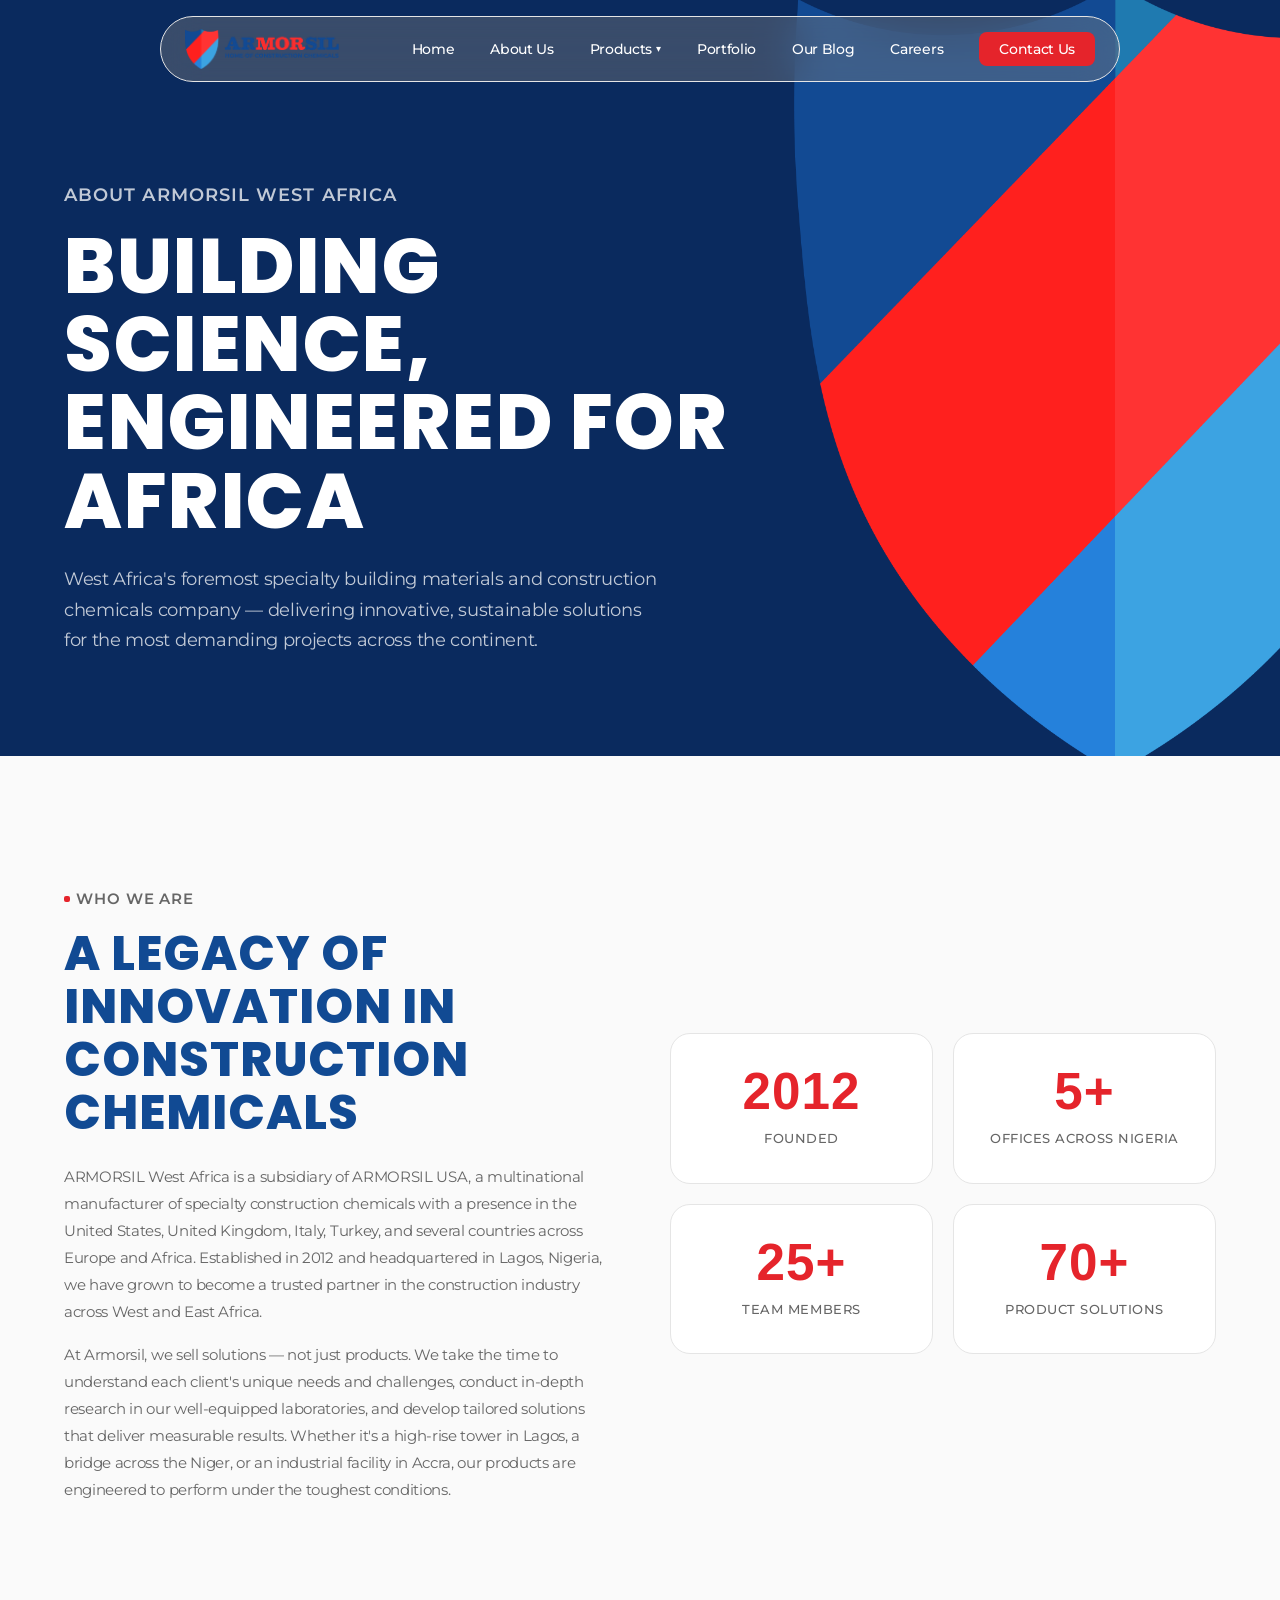
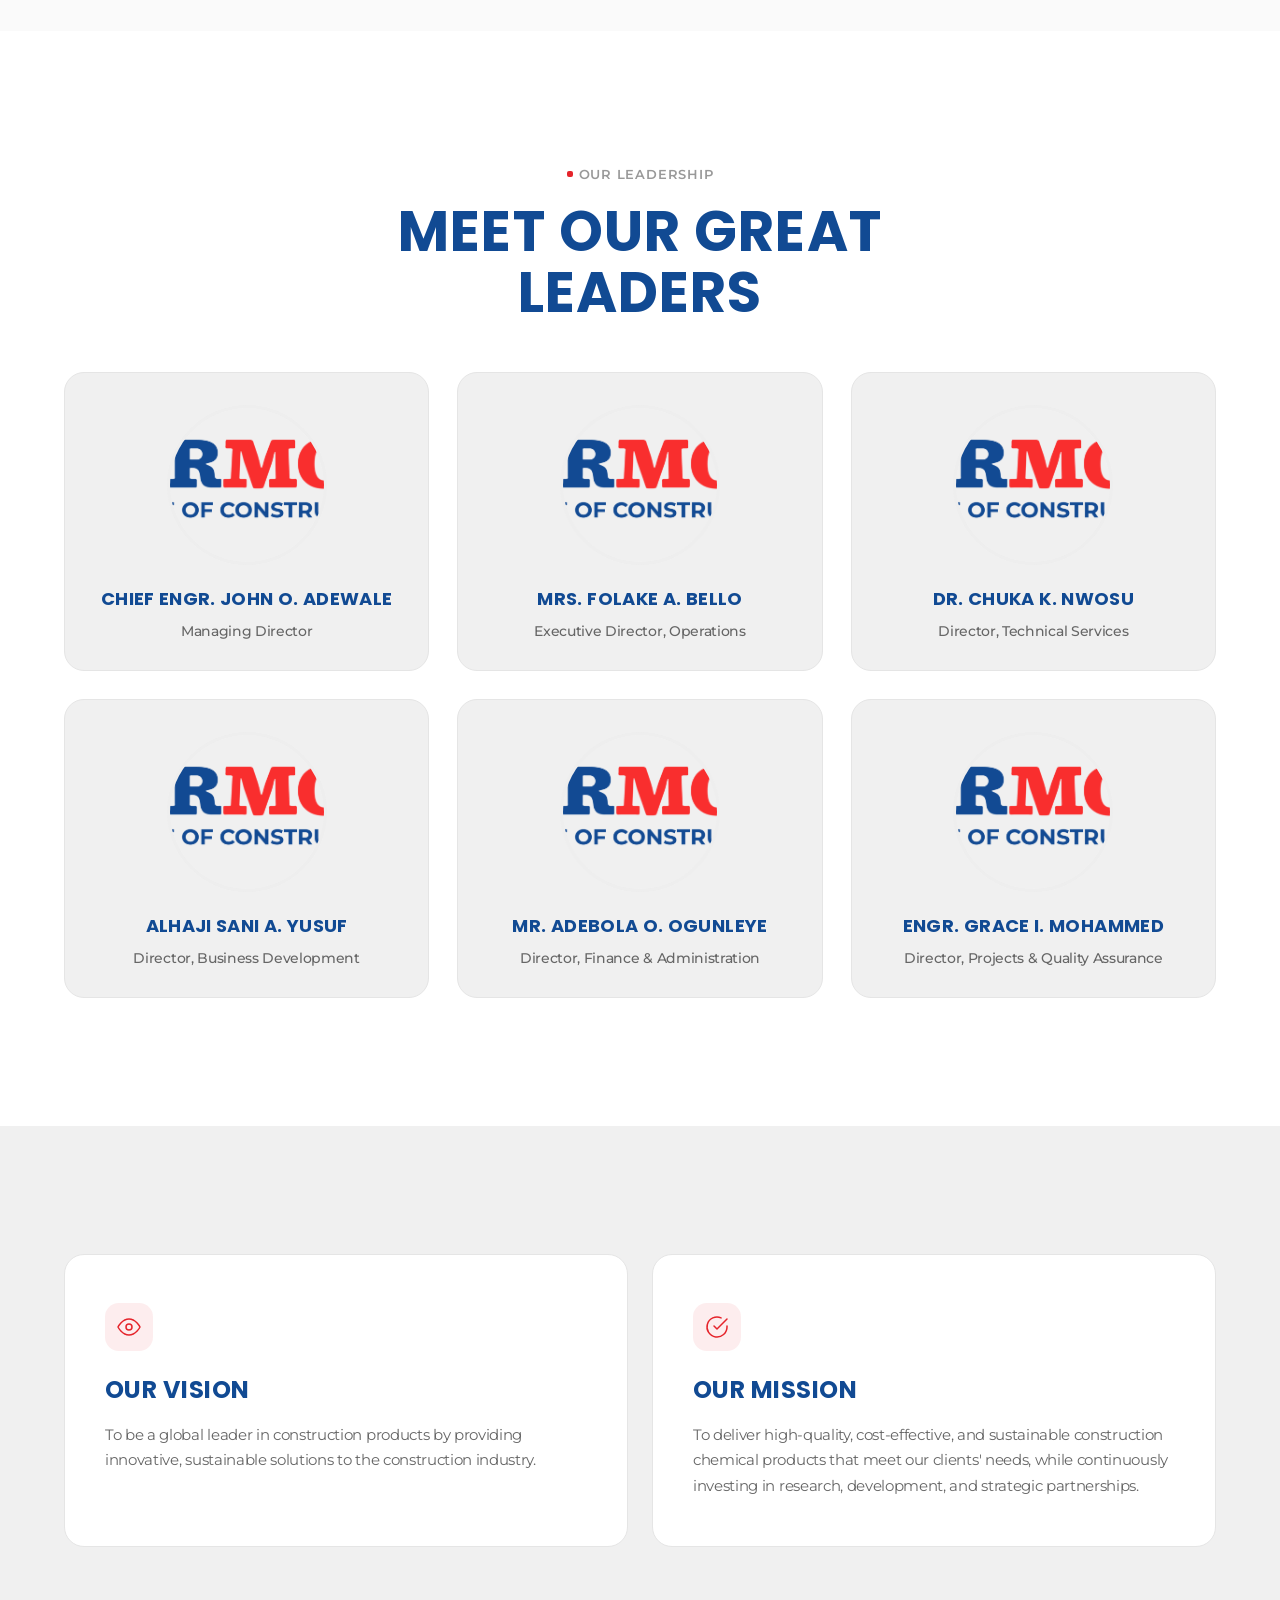
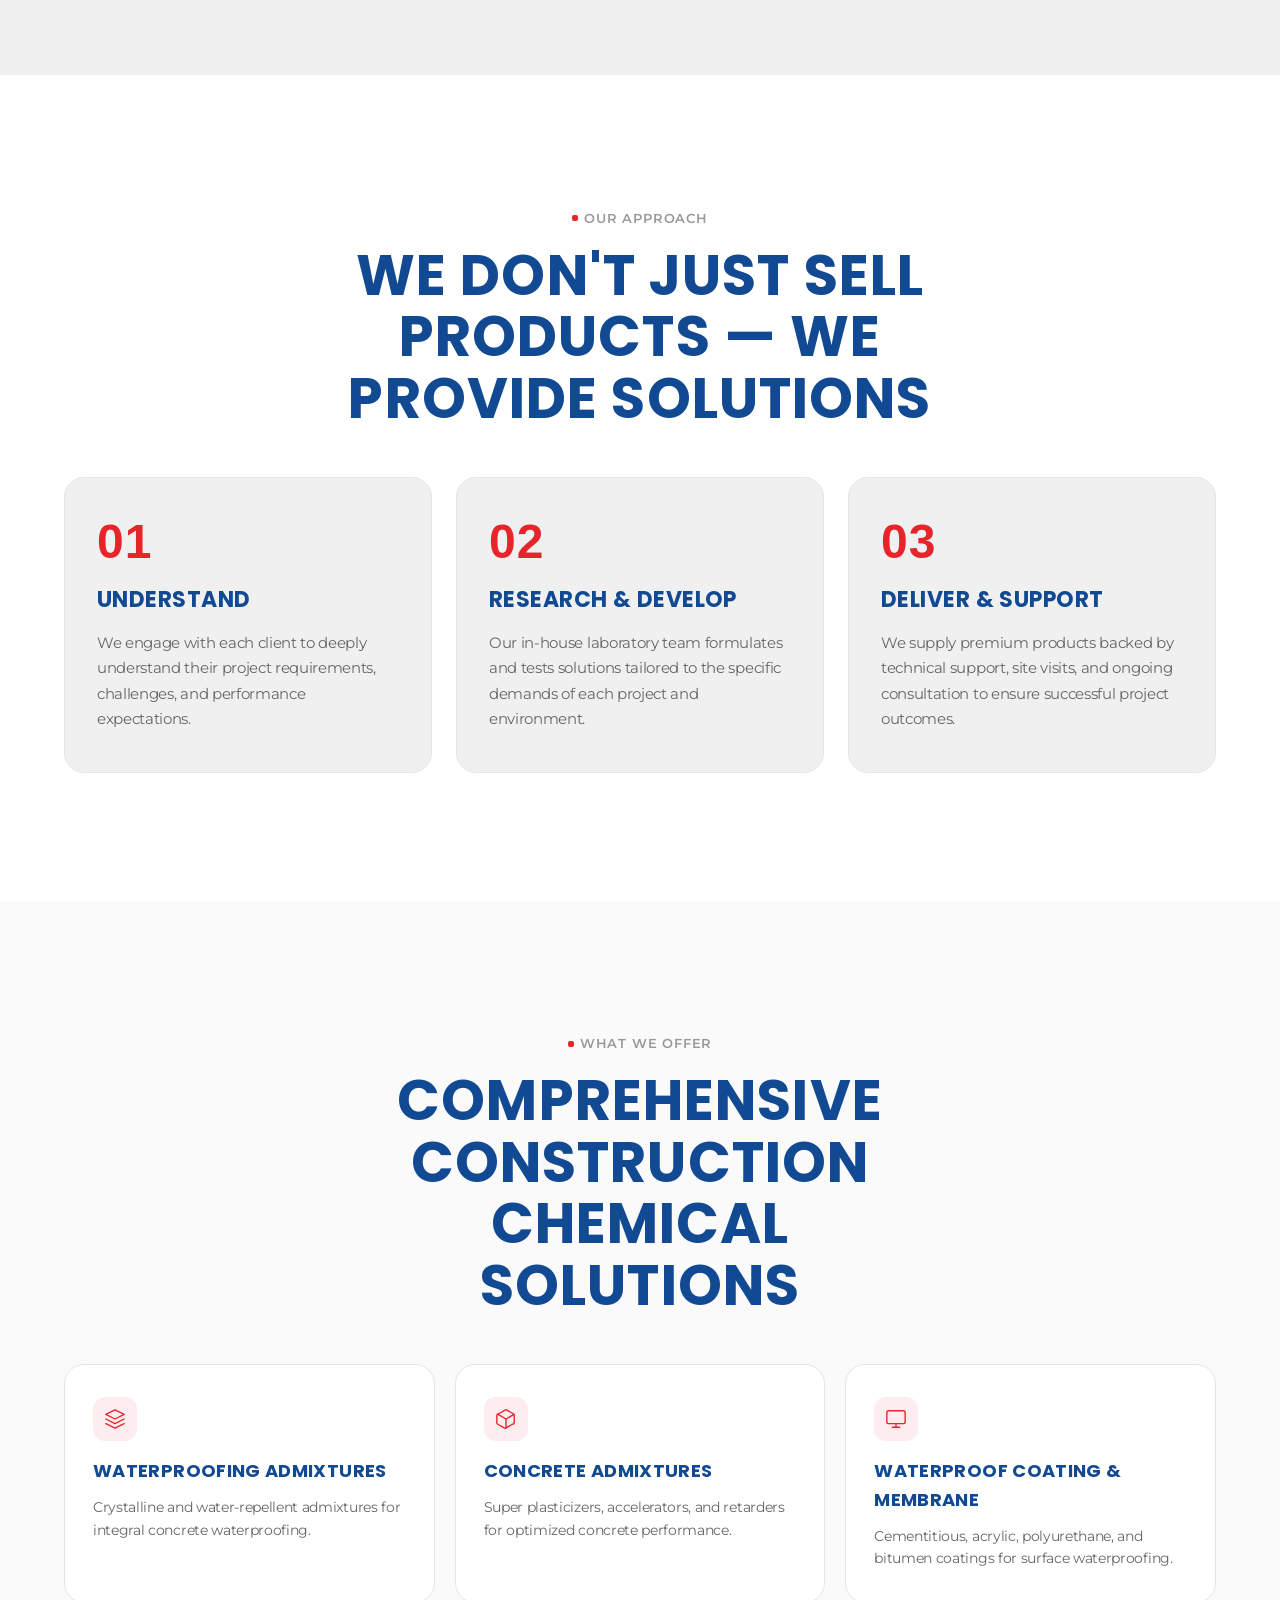
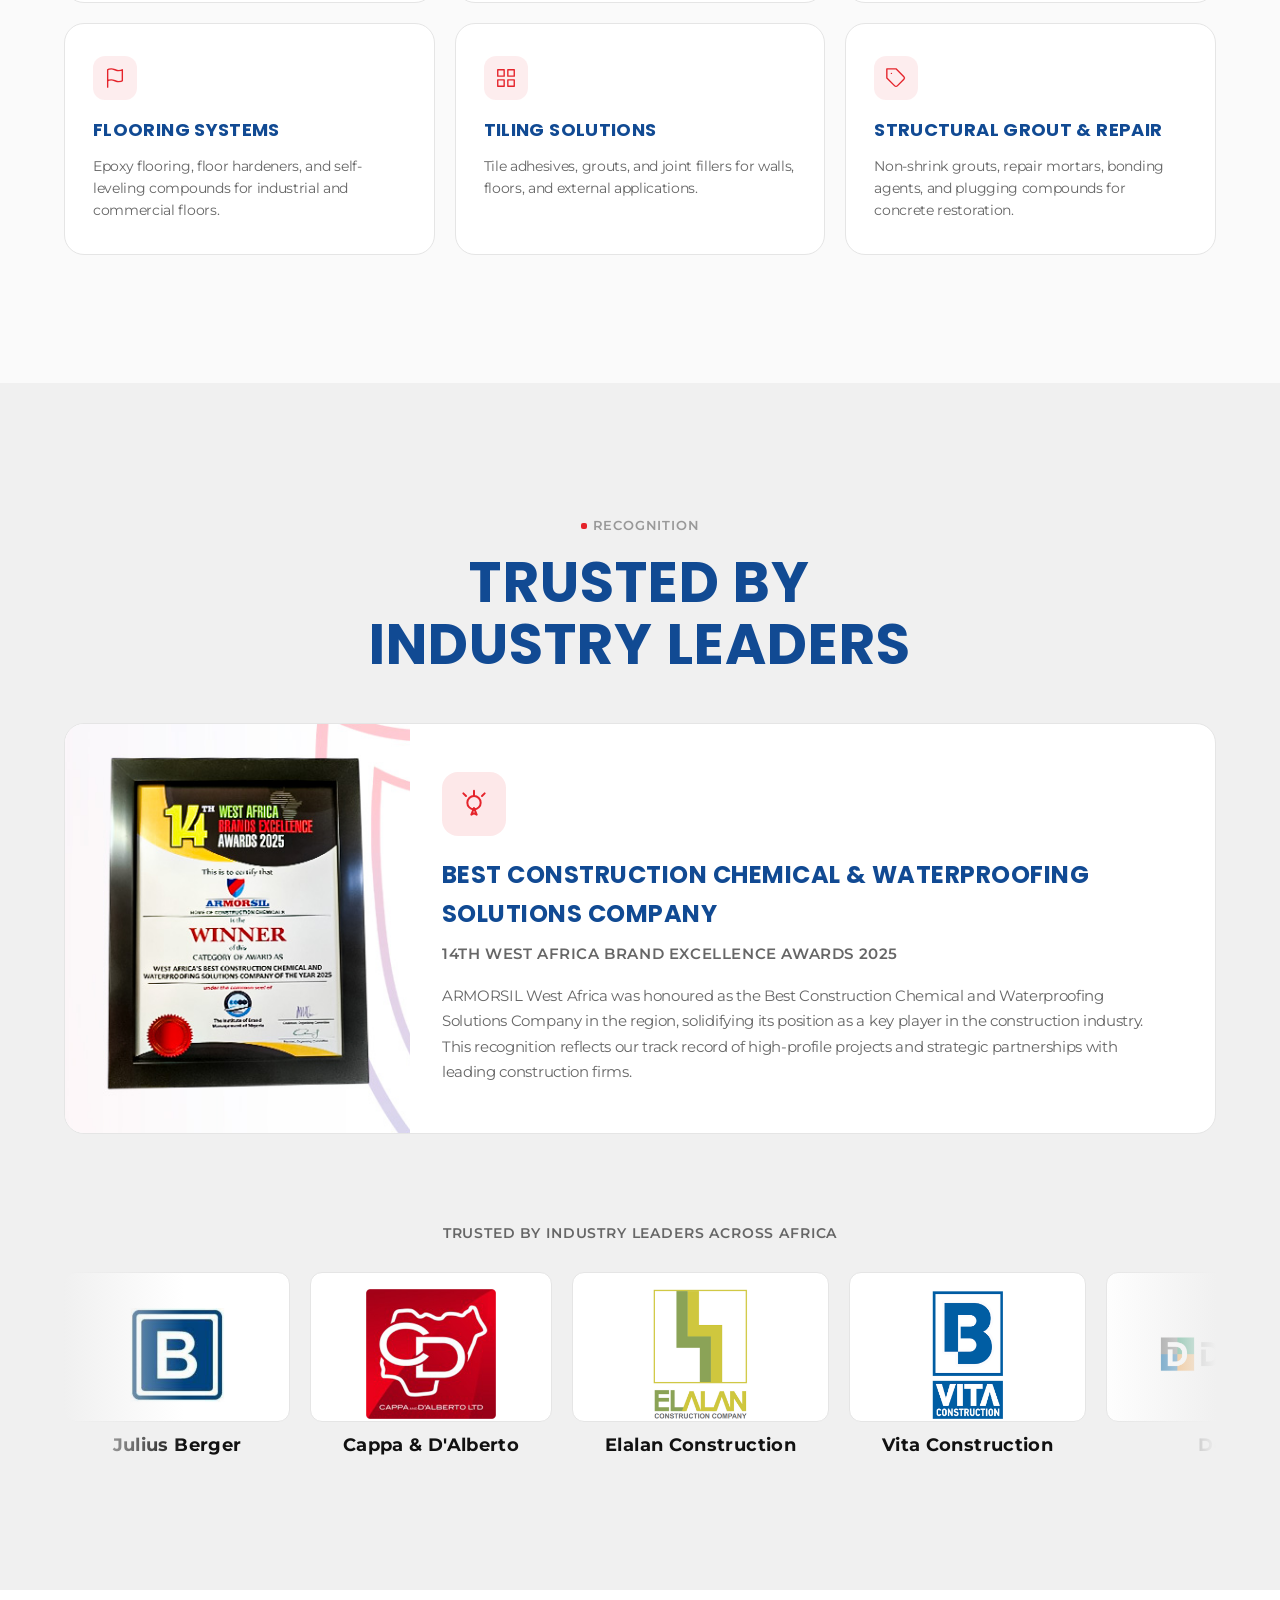
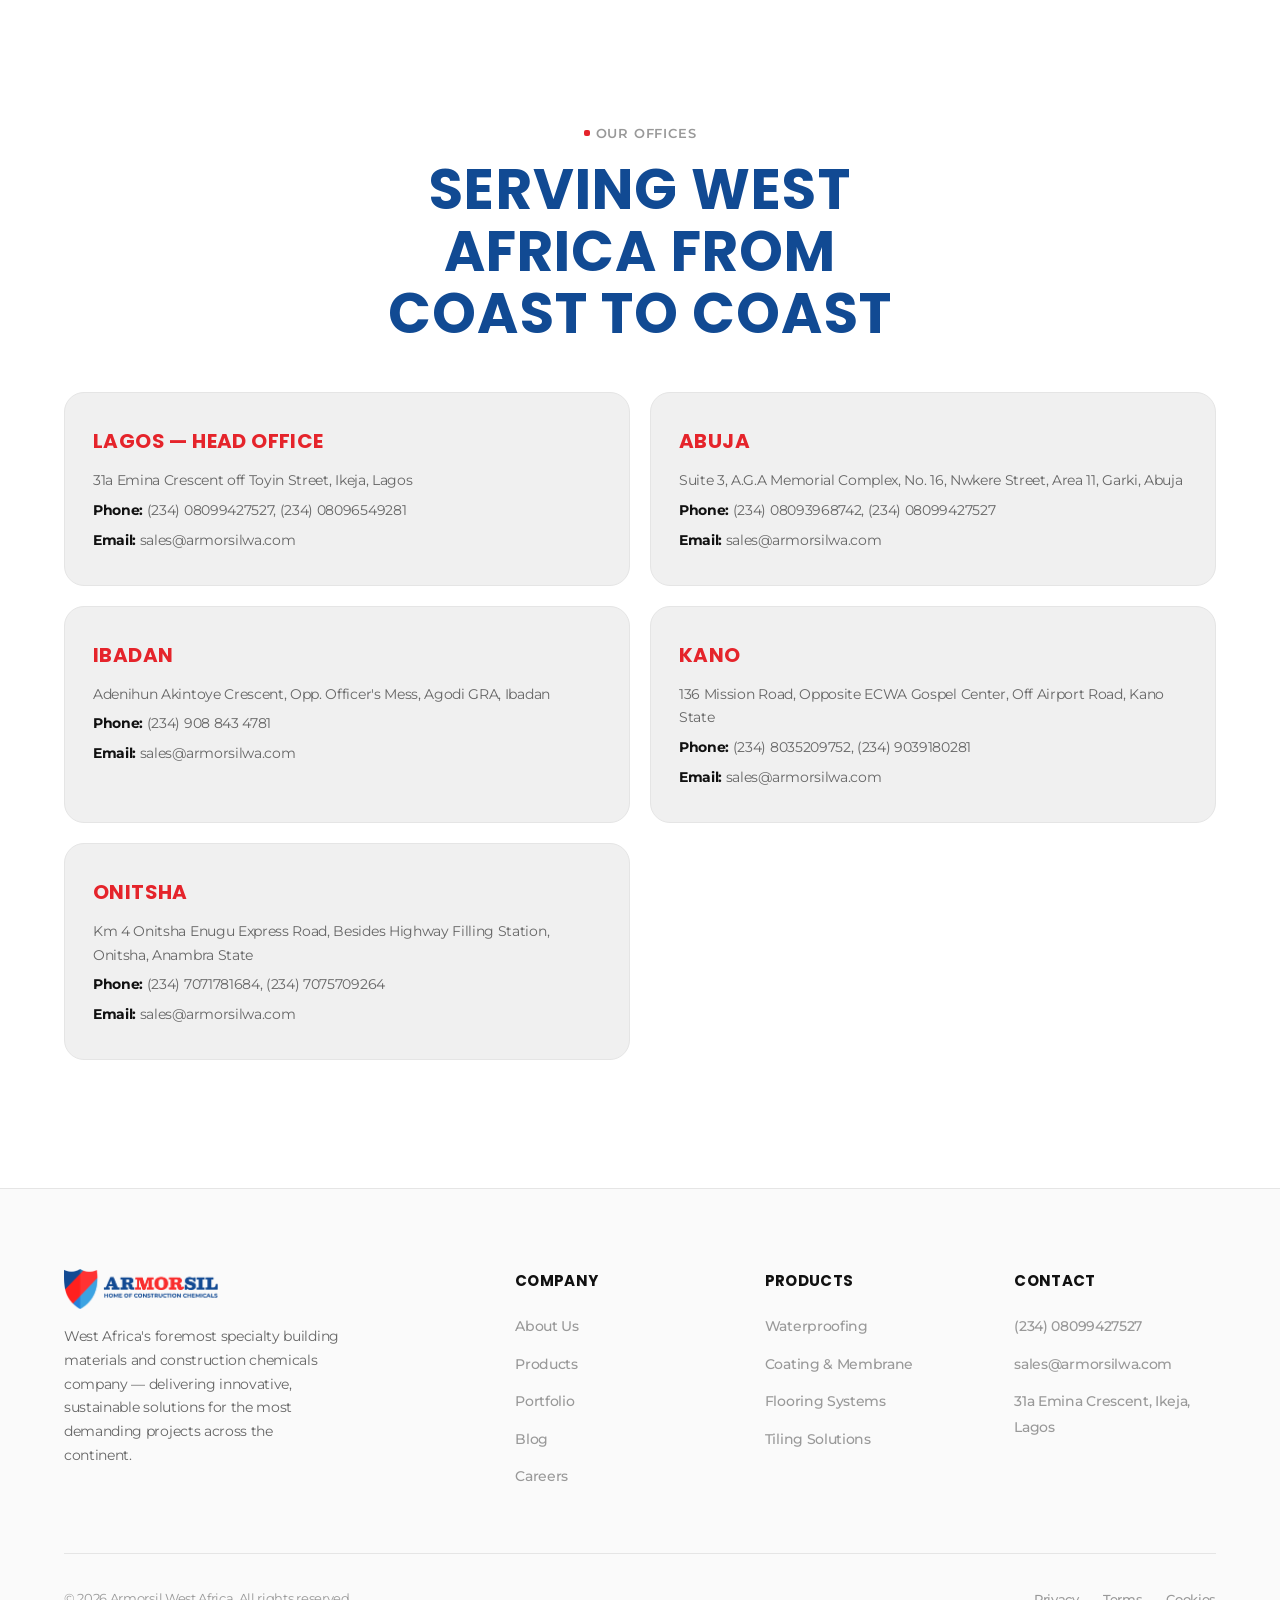
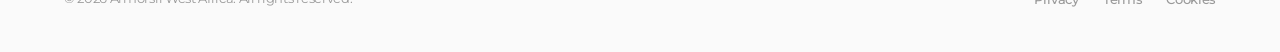
==== commit 7808c39d: "Ongoing" ====
--- a/about.html
+++ b/about.html
@@ -69,7 +69,6 @@
                     <h2>A Legacy of Innovation in Construction Chemicals</h2>
                     <p>ARMORSIL West Africa is a subsidiary of ARMORSIL USA, a multinational manufacturer of specialty construction chemicals with a presence in the United States, United Kingdom, Italy, Turkey, and several countries across Europe and Africa. Established in 2012 and headquartered in Lagos, Nigeria, we have grown to become a trusted partner in the construction industry across West and East Africa.</p>
                     <p>At Armorsil, we sell solutions — not just products. We take the time to understand each client's unique needs and challenges, conduct in-depth research in our well-equipped laboratories, and develop tailored solutions that deliver measurable results. Whether it's a high-rise tower in Lagos, a bridge across the Niger, or an industrial facility in Accra, our products are engineered to perform under the toughest conditions.</p>
-                    <p>Having alliances with global manufacturers across Europe and North America, including Armorsil, allows us to provide the most suitable product solutions without being restricted to one particular system or product range — regardless of our client's location in Africa.</p>
                 </div>
                 <div class="about-stats reveal">
                     <div class="about-stat-card">
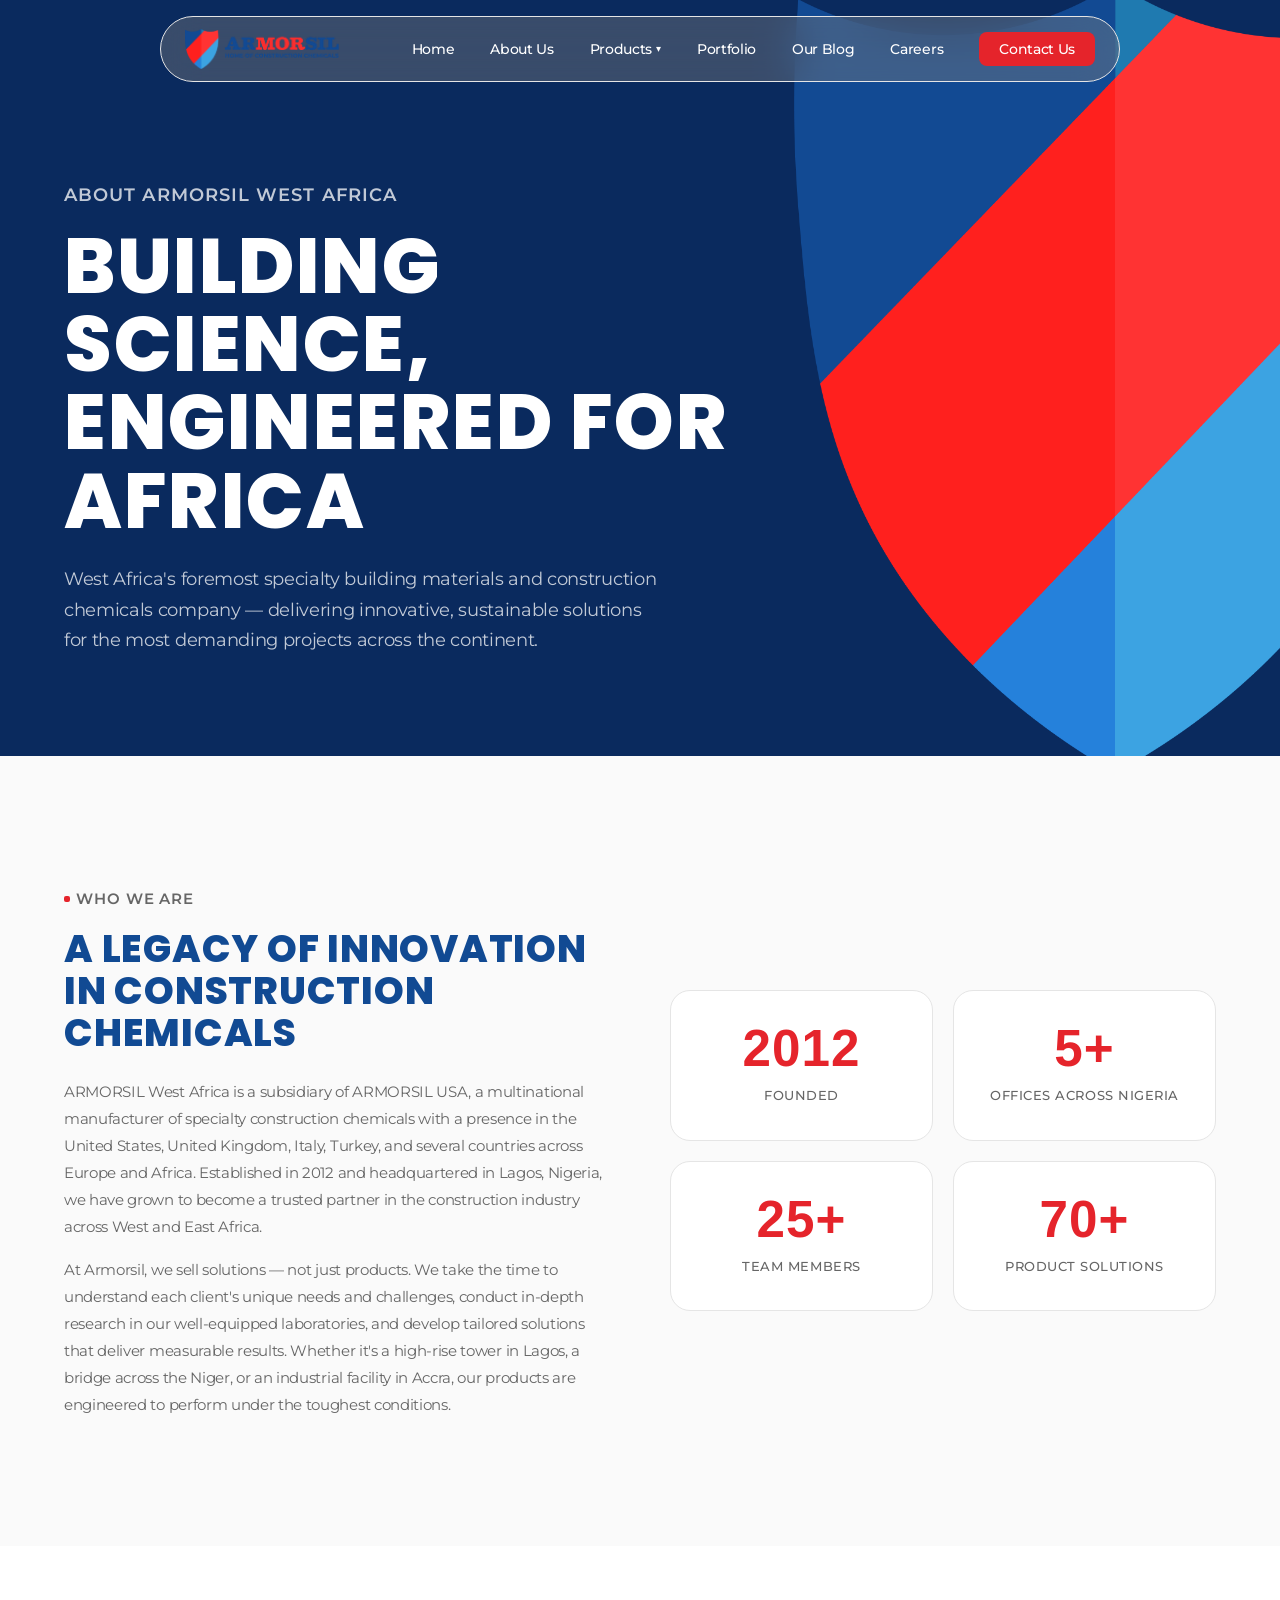
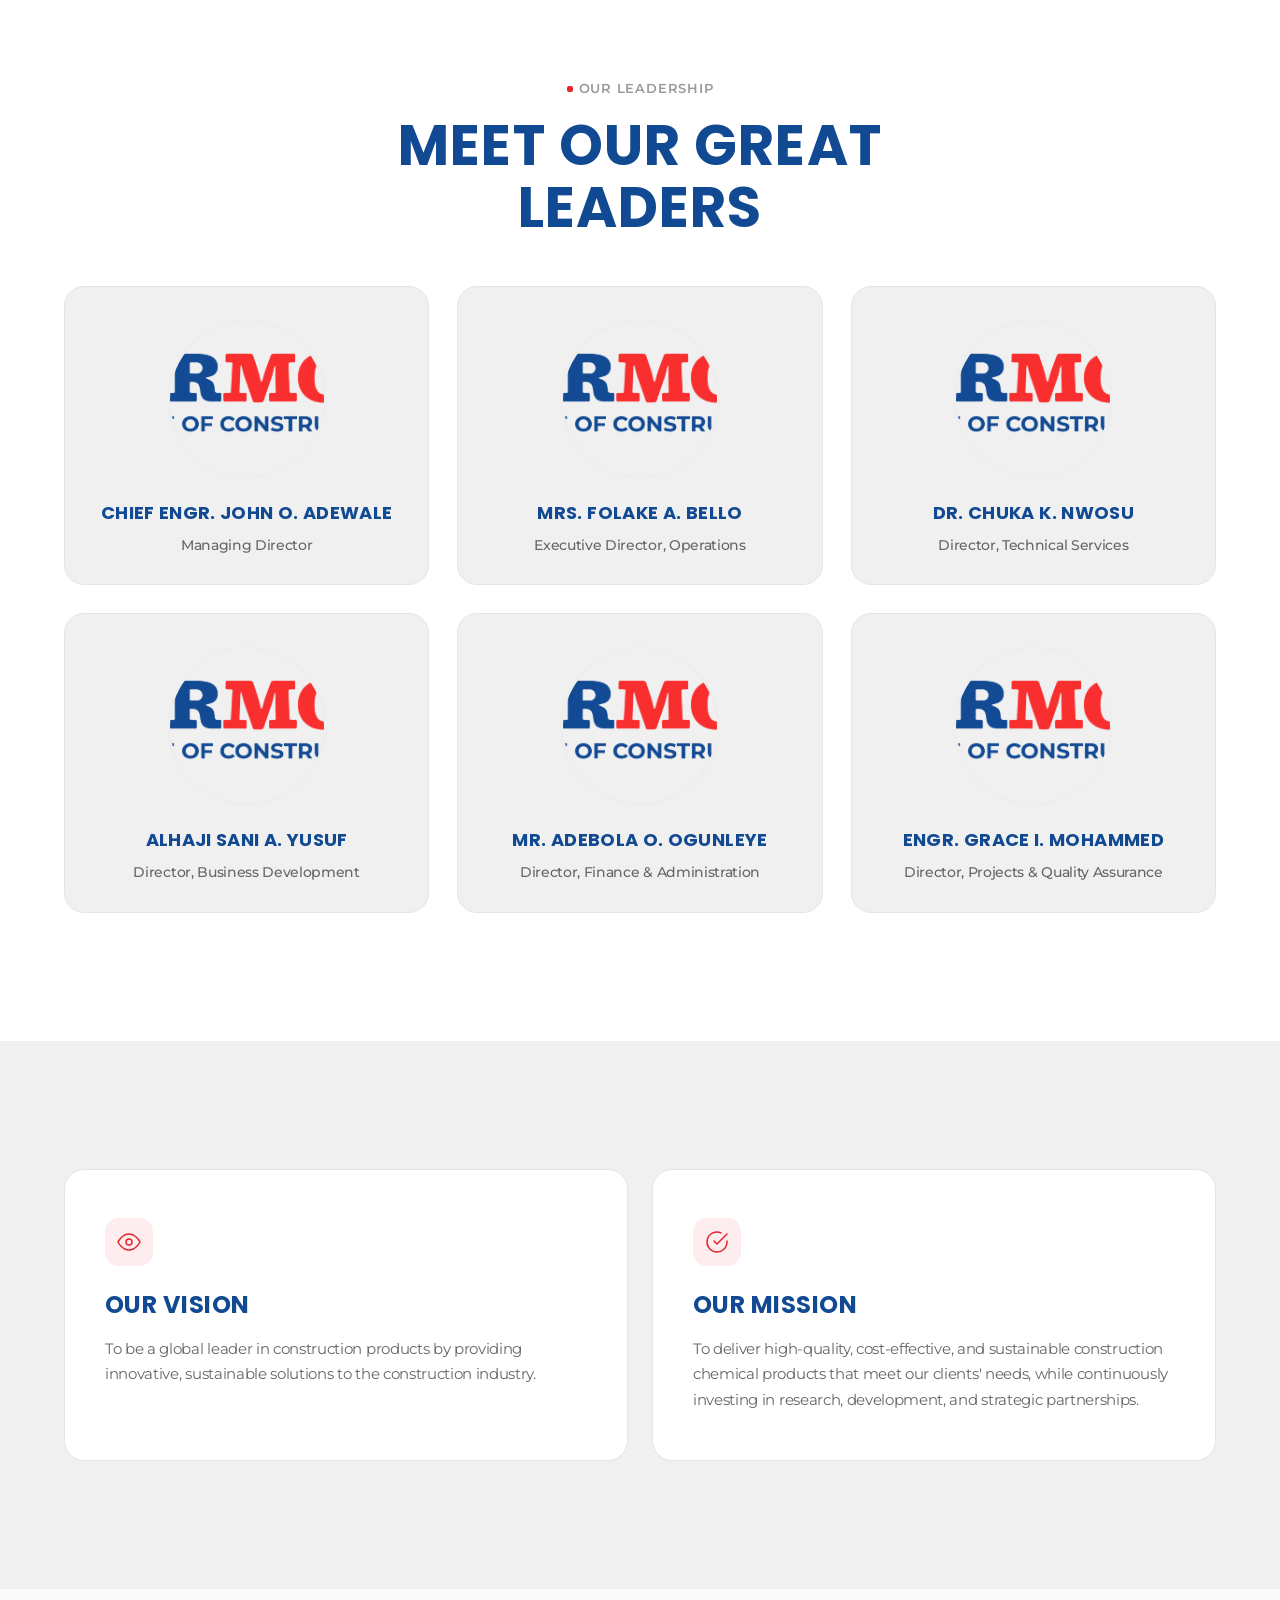
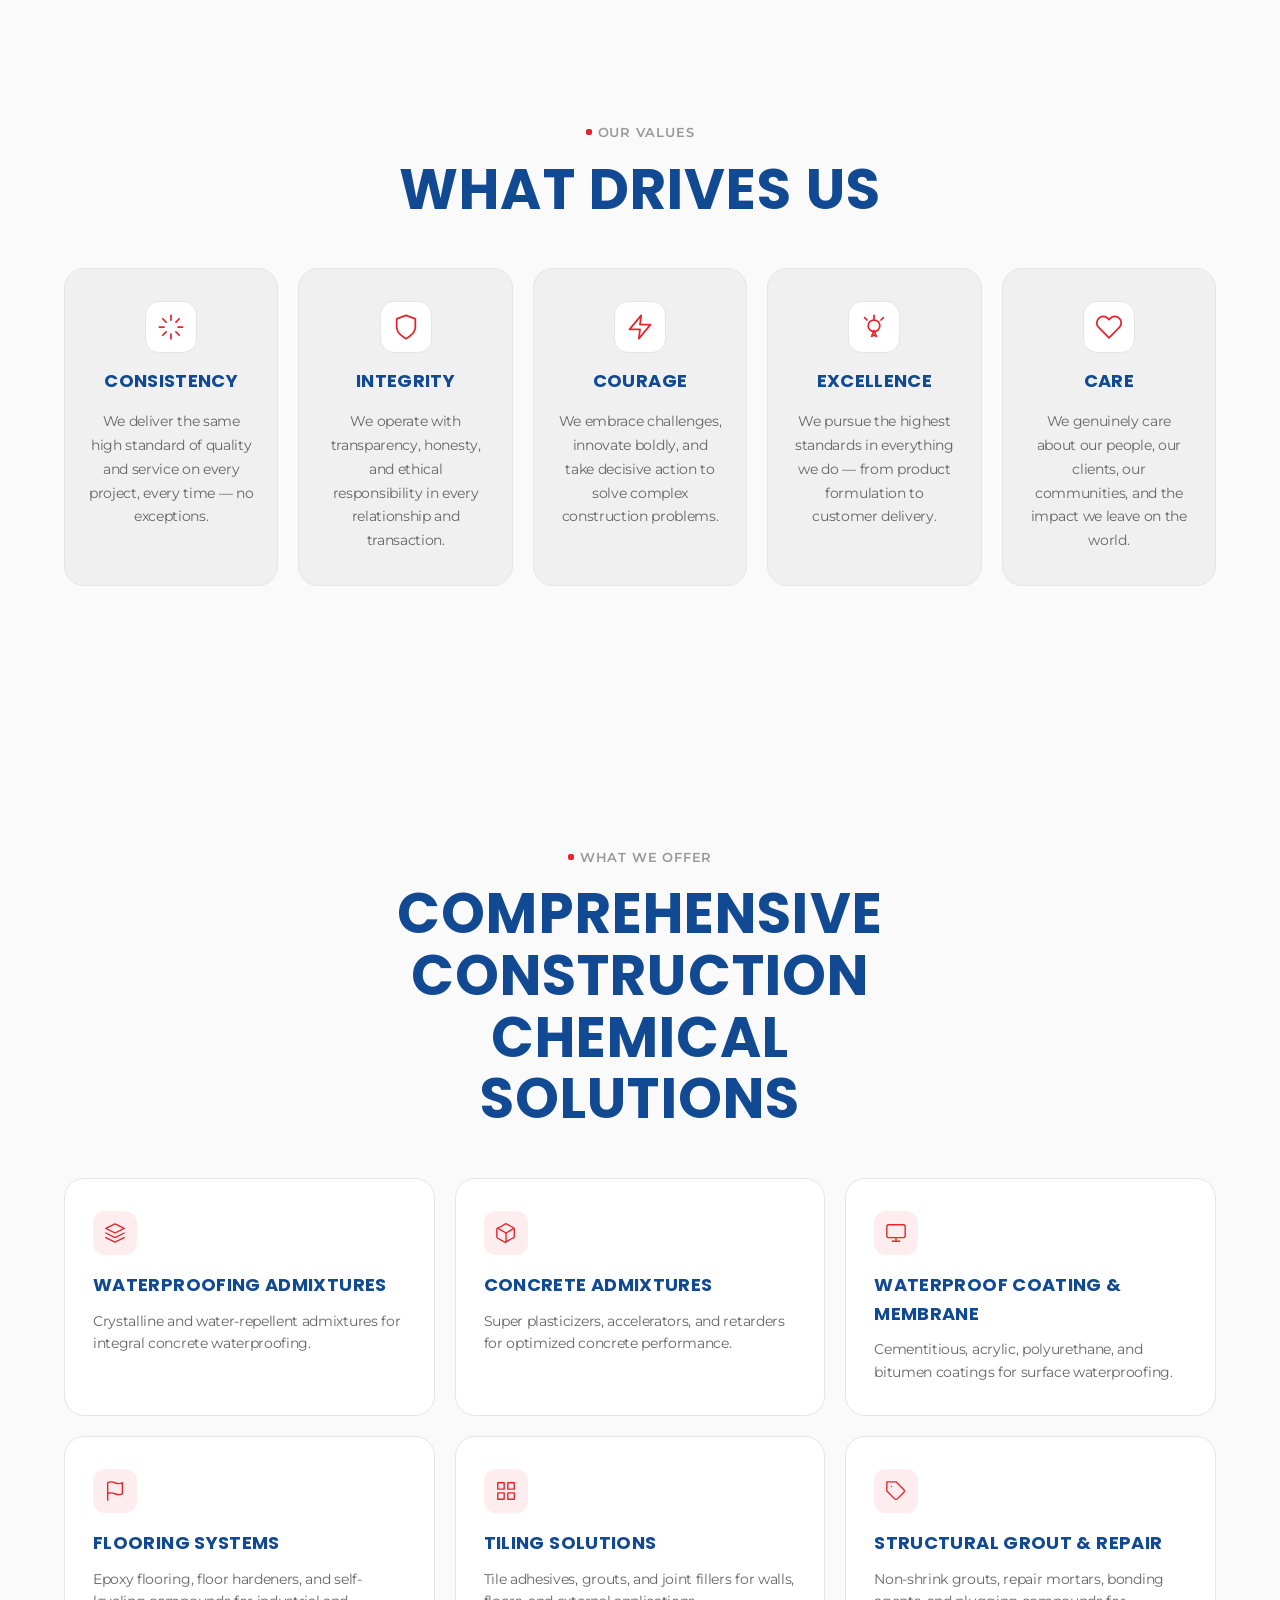
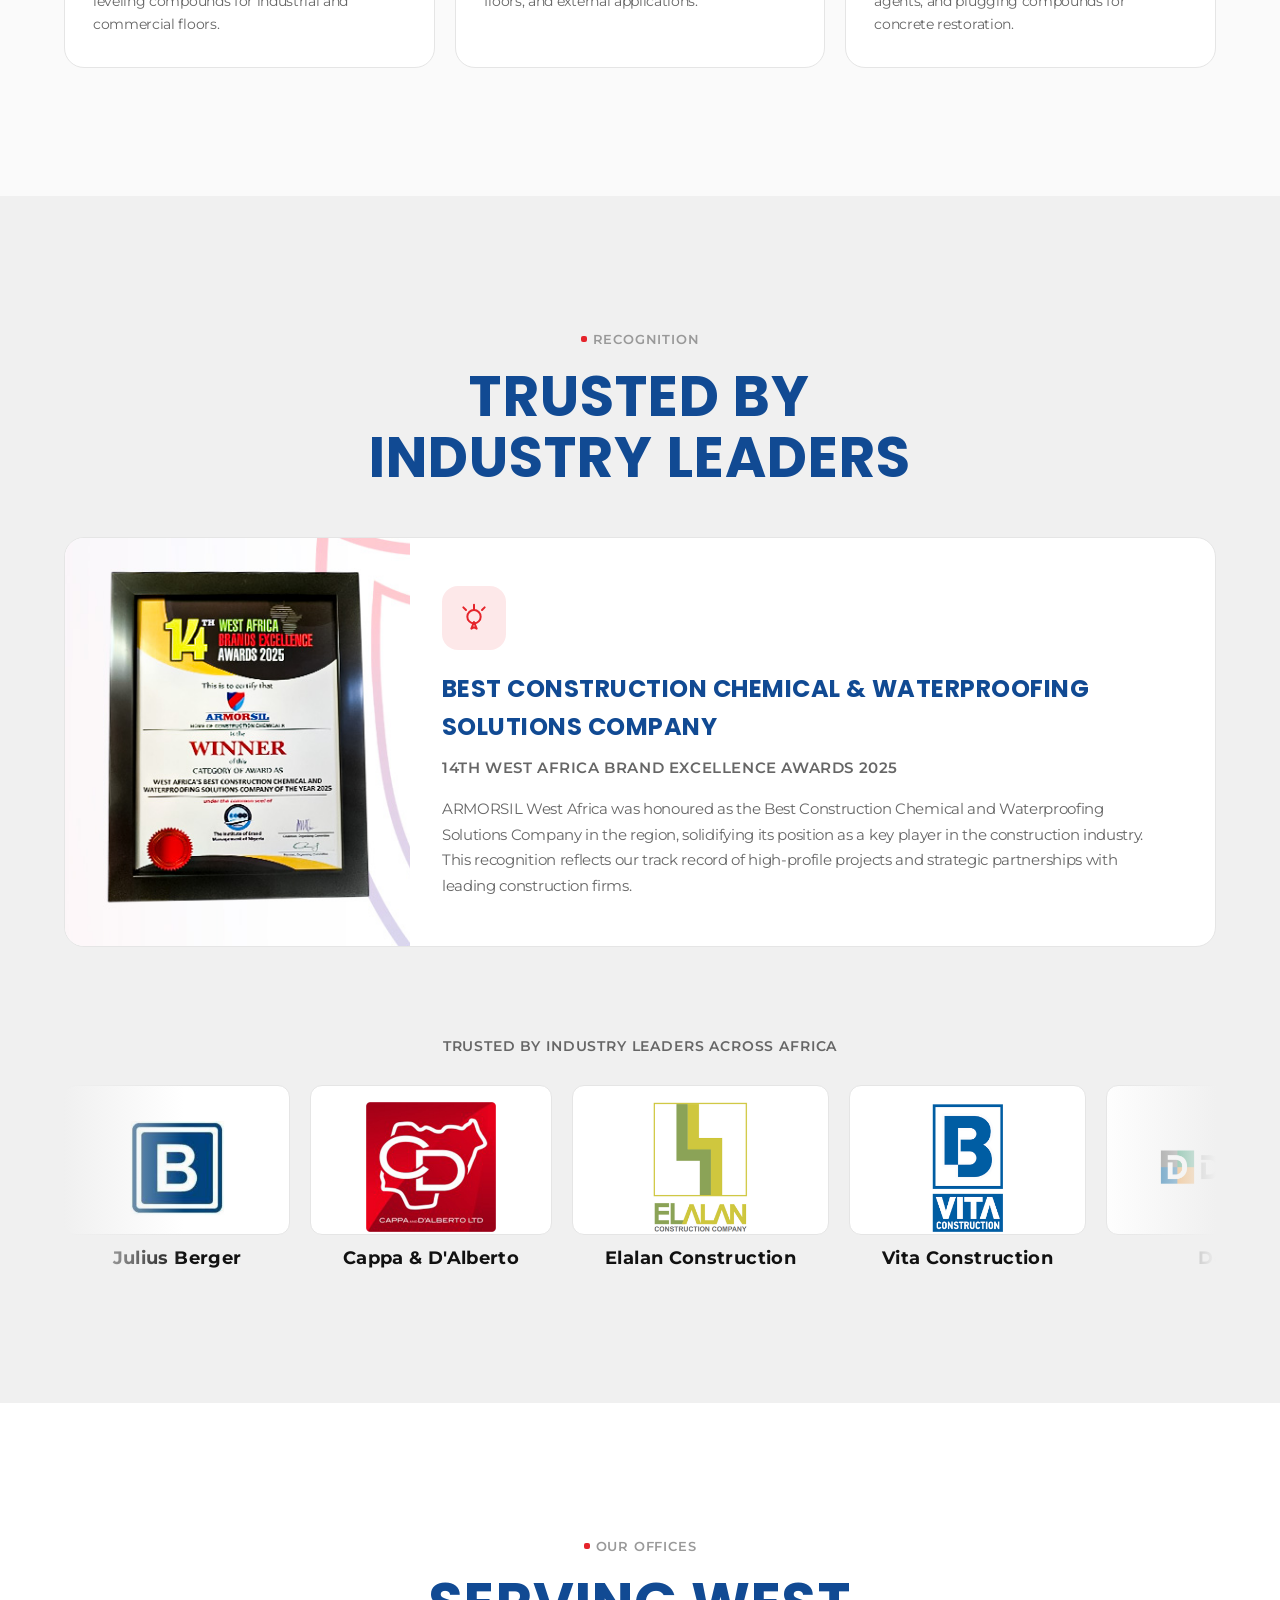
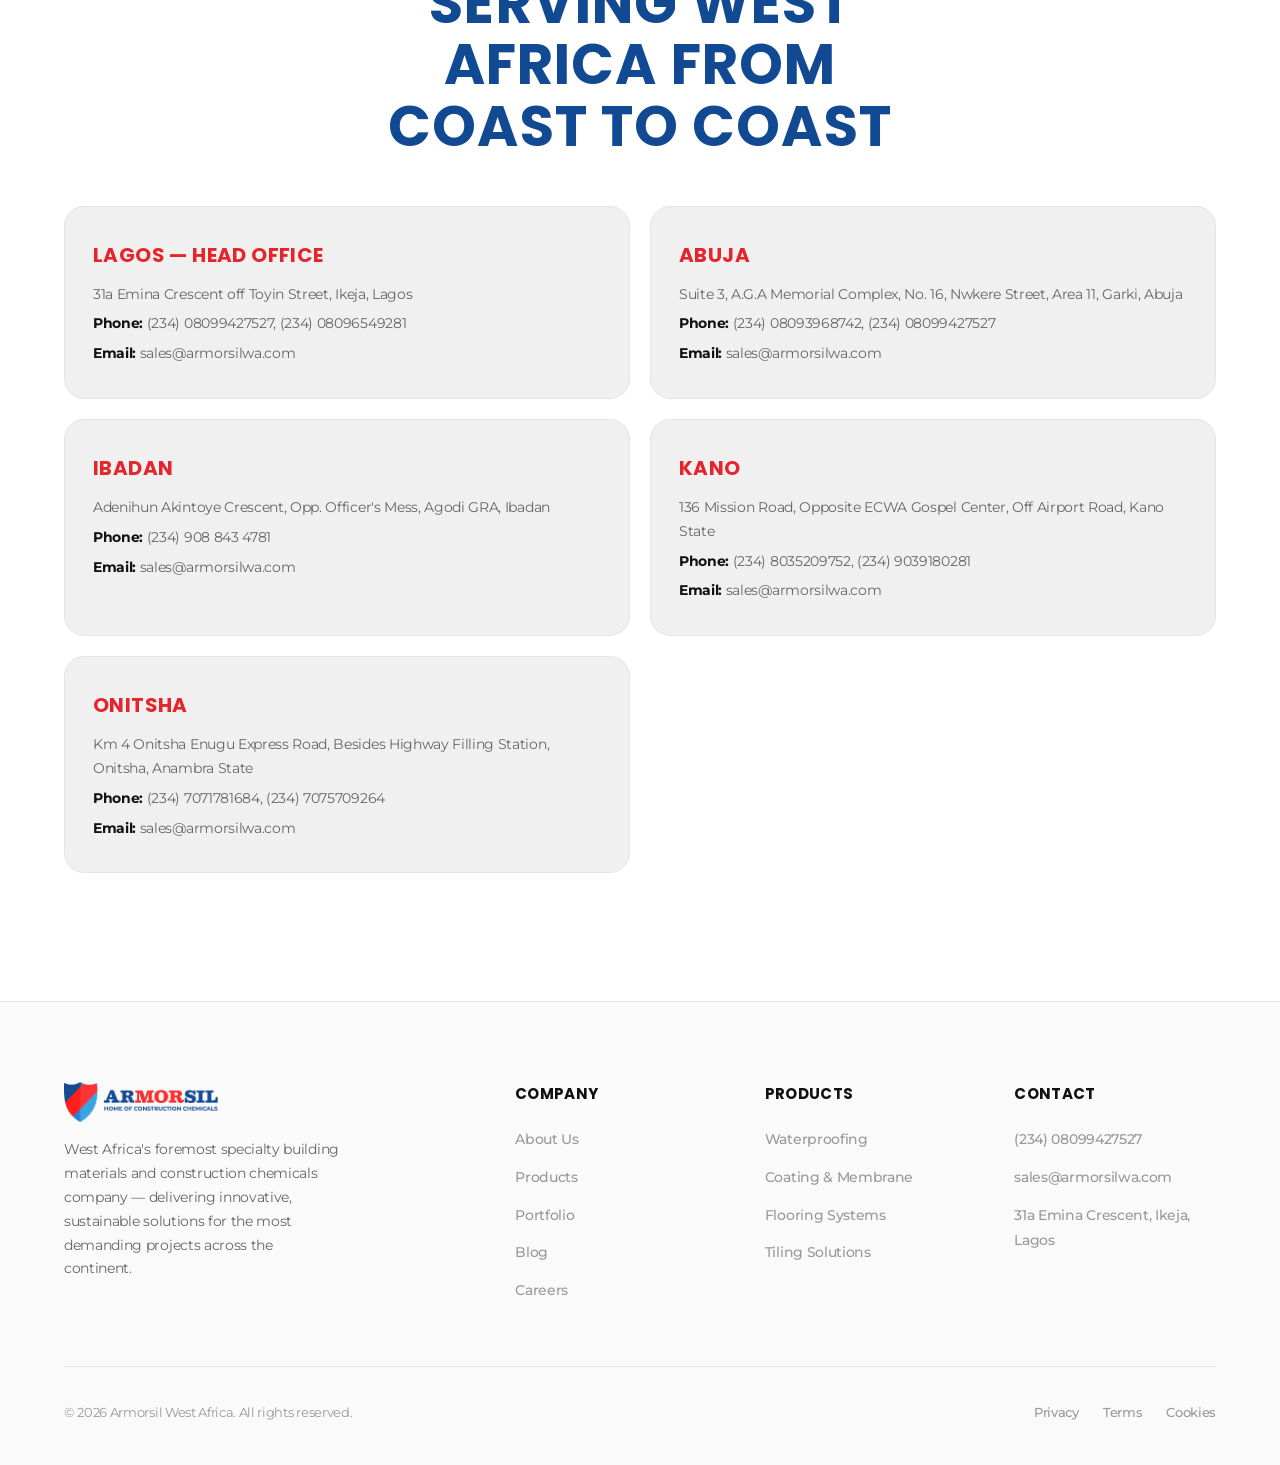
==== commit 84010df6: "Ongoing" ====
--- a/about.html
+++ b/about.html
@@ -168,28 +168,48 @@
         </div>
     </section>
 
-    <!-- ===== OUR APPROACH ===== -->
-    <section class="about-section about-approach">
+    <!-- ===== OUR VALUES ===== -->
+    <section class="about-section about-values">
         <div class="container">
             <div class="section-header reveal">
-                <p class="section-tag">Our Approach</p>
-                <h2 class="section-title">We Don't Just Sell Products — We Provide Solutions</h2>
-            </div>
-            <div class="approach-grid">
-                <div class="approach-card reveal">
-                    <div class="approach-number">01</div>
-                    <h3>Understand</h3>
-                    <p>We engage with each client to deeply understand their project requirements, challenges, and performance expectations.</p>
-                </div>
-                <div class="approach-card reveal">
-                    <div class="approach-number">02</div>
-                    <h3>Research & Develop</h3>
-                    <p>Our in-house laboratory team formulates and tests solutions tailored to the specific demands of each project and environment.</p>
-                </div>
-                <div class="approach-card reveal">
-                    <div class="approach-number">03</div>
-                    <h3>Deliver & Support</h3>
-                    <p>We supply premium products backed by technical support, site visits, and ongoing consultation to ensure successful project outcomes.</p>
+                <p class="section-tag">Our Values</p>
+                <h2 class="section-title">What Drives Us</h2>
+            </div>
+            <div class="values-grid">
+                <div class="values-card reveal">
+                    <div class="values-icon">
+                        <svg viewBox="0 0 24 24" fill="none" stroke="currentColor" stroke-width="1.5" stroke-linecap="round" stroke-linejoin="round"><path d="M12 2v4M12 18v4M4.93 4.93l2.83 2.83M16.24 16.24l2.83 2.83M2 12h4M18 12h4M4.93 19.07l2.83-2.83M16.24 7.76l2.83-2.83"/></svg>
+                    </div>
+                    <h3>Consistency</h3>
+                    <p>We deliver the same high standard of quality and service on every project, every time — no exceptions.</p>
+                </div>
+                <div class="values-card reveal">
+                    <div class="values-icon">
+                        <svg viewBox="0 0 24 24" fill="none" stroke="currentColor" stroke-width="1.5" stroke-linecap="round" stroke-linejoin="round"><path d="M12 22s8-4 8-10V5l-8-3-8 3v7c0 6 8 10 8 10z"/></svg>
+                    </div>
+                    <h3>Integrity</h3>
+                    <p>We operate with transparency, honesty, and ethical responsibility in every relationship and transaction.</p>
+                </div>
+                <div class="values-card reveal">
+                    <div class="values-icon">
+                        <svg viewBox="0 0 24 24" fill="none" stroke="currentColor" stroke-width="1.5" stroke-linecap="round" stroke-linejoin="round"><path d="M13 2L3 14h9l-1 8 10-12h-9l1-8z"/></svg>
+                    </div>
+                    <h3>Courage</h3>
+                    <p>We embrace challenges, innovate boldly, and take decisive action to solve complex construction problems.</p>
+                </div>
+                <div class="values-card reveal">
+                    <div class="values-icon">
+                        <svg viewBox="0 0 24 24" fill="none" stroke="currentColor" stroke-width="1.5" stroke-linecap="round" stroke-linejoin="round"><path d="M12 15l-2 5 2-1 2 1-2-5z"/><path d="M12 2v4"/><path d="M6 6l-2-2"/><path d="M18 6l2-2"/><circle cx="12" cy="11" r="5"/></svg>
+                    </div>
+                    <h3>Excellence</h3>
+                    <p>We pursue the highest standards in everything we do — from product formulation to customer delivery.</p>
+                </div>
+                <div class="values-card reveal">
+                    <div class="values-icon">
+                        <svg viewBox="0 0 24 24" fill="none" stroke="currentColor" stroke-width="1.5" stroke-linecap="round" stroke-linejoin="round"><path d="M20.84 4.61a5.5 5.5 0 00-7.78 0L12 5.67l-1.06-1.06a5.5 5.5 0 00-7.78 7.78l1.06 1.06L12 21.23l7.78-7.78 1.06-1.06a5.5 5.5 0 000-7.78z"/></svg>
+                    </div>
+                    <h3>Care</h3>
+                    <p>We genuinely care about our people, our clients, our communities, and the impact we leave on the world.</p>
                 </div>
             </div>
         </div>
--- a/armorsilwa-style.css
+++ b/armorsilwa-style.css
@@ -165,6 +165,49 @@
 }
 
 /* ===== TESTIMONIALS ===== */
+.quality-policy {
+    padding: 80px 0;
+    background: var(--white);
+    border-top: 1px solid var(--border);
+}
+
+.quality-policy-inner {
+    max-width: 860px;
+    margin: 0 auto;
+    text-align: center;
+}
+
+.quality-policy-icon {
+    width: 56px;
+    height: 56px;
+    margin: 0 auto 20px;
+    padding: 12px;
+    background: var(--bg);
+    border: 1px solid var(--border);
+    border-radius: 14px;
+    color: var(--brand-blue);
+}
+
+.quality-policy .section-tag {
+    justify-content: center;
+    margin-bottom: 12px;
+}
+
+.quality-policy h2 {
+    font-family: 'Poppins', sans-serif;
+    font-size: clamp(22px, 2.8vw, 34px);
+    font-weight: 700;
+    letter-spacing: 0.02em;
+    color: var(--brand-blue);
+    margin-bottom: 20px;
+}
+
+.quality-policy p {
+    font-size: 15px;
+    line-height: 1.8;
+    color: var(--text-muted);
+}
+
 .testimonials {
     padding: 60px 0 80px;
     margin-top: 60px;
@@ -1416,7 +1459,7 @@
 }
 
 .about-text h2 {
-    font-size: clamp(32px, 4vw, 48px);
+    font-size: clamp(26px, 3.2vw, 38px);
     font-weight: 800;
     line-height: 1.1;
     letter-spacing: 0.02em;
@@ -1600,49 +1643,53 @@
     background: var(--white);
 }
 
-.approach-grid {
+.values-grid {
     display: grid;
-    grid-template-columns: repeat(3, 1fr);
-    gap: 24px;
+    grid-template-columns: repeat(5, 1fr);
+    gap: 20px;
     margin-top: 48px;
 }
 
-.approach-card {
+.values-card {
     background: var(--surface);
     border: 1px solid var(--border);
     border-radius: 20px;
-    padding: 40px 32px;
+    padding: 32px 24px;
+    text-align: center;
     transition: transform 0.3s cubic-bezier(0.22, 1, 0.36, 1),
                 box-shadow 0.3s ease;
-}
-
-.approach-card:hover {
+    display: flex;
+    flex-direction: column;
+    align-items: center;
+    gap: 14px;
+}
+
+.values-card:hover {
     transform: translateY(-4px);
     box-shadow: 0 12px 40px rgba(0, 0, 0, 0.06);
     border-color: var(--accent);
 }
 
-.approach-number {
-    font-family: 'Bebas Neue', sans-serif;
-    font-size: 48px;
-    font-weight: 700;
+.values-icon {
+    width: 52px;
+    height: 52px;
+    padding: 11px;
+    background: var(--white);
+    border: 1px solid var(--border);
+    border-radius: 14px;
     color: var(--accent);
-    line-height: 1;
-    margin-bottom: 16px;
-    letter-spacing: 0.02em;
-}
-
-.approach-card h3 {
-    font-size: 22px;
+}
+
+.values-card h3 {
+    font-size: 18px;
     font-weight: 700;
     letter-spacing: 0.02em;
-    margin-bottom: 12px;
     color: var(--brand-blue);
 }
 
-.approach-card p {
+.values-card p {
     color: var(--text-muted);
-    font-size: 15px;
+    font-size: 14px;
     line-height: 1.7;
 }
 
@@ -1980,8 +2027,8 @@
         gap: 40px;
     }
 
-    .approach-grid {
-        grid-template-columns: 1fr 1fr;
+    .values-grid {
+        grid-template-columns: repeat(3, 1fr);
     }
 
     .about-cat-grid {
@@ -2014,7 +2061,7 @@
         grid-template-columns: 1fr;
     }
 
-    .approach-grid {
+    .values-grid {
         grid-template-columns: 1fr;
     }
 
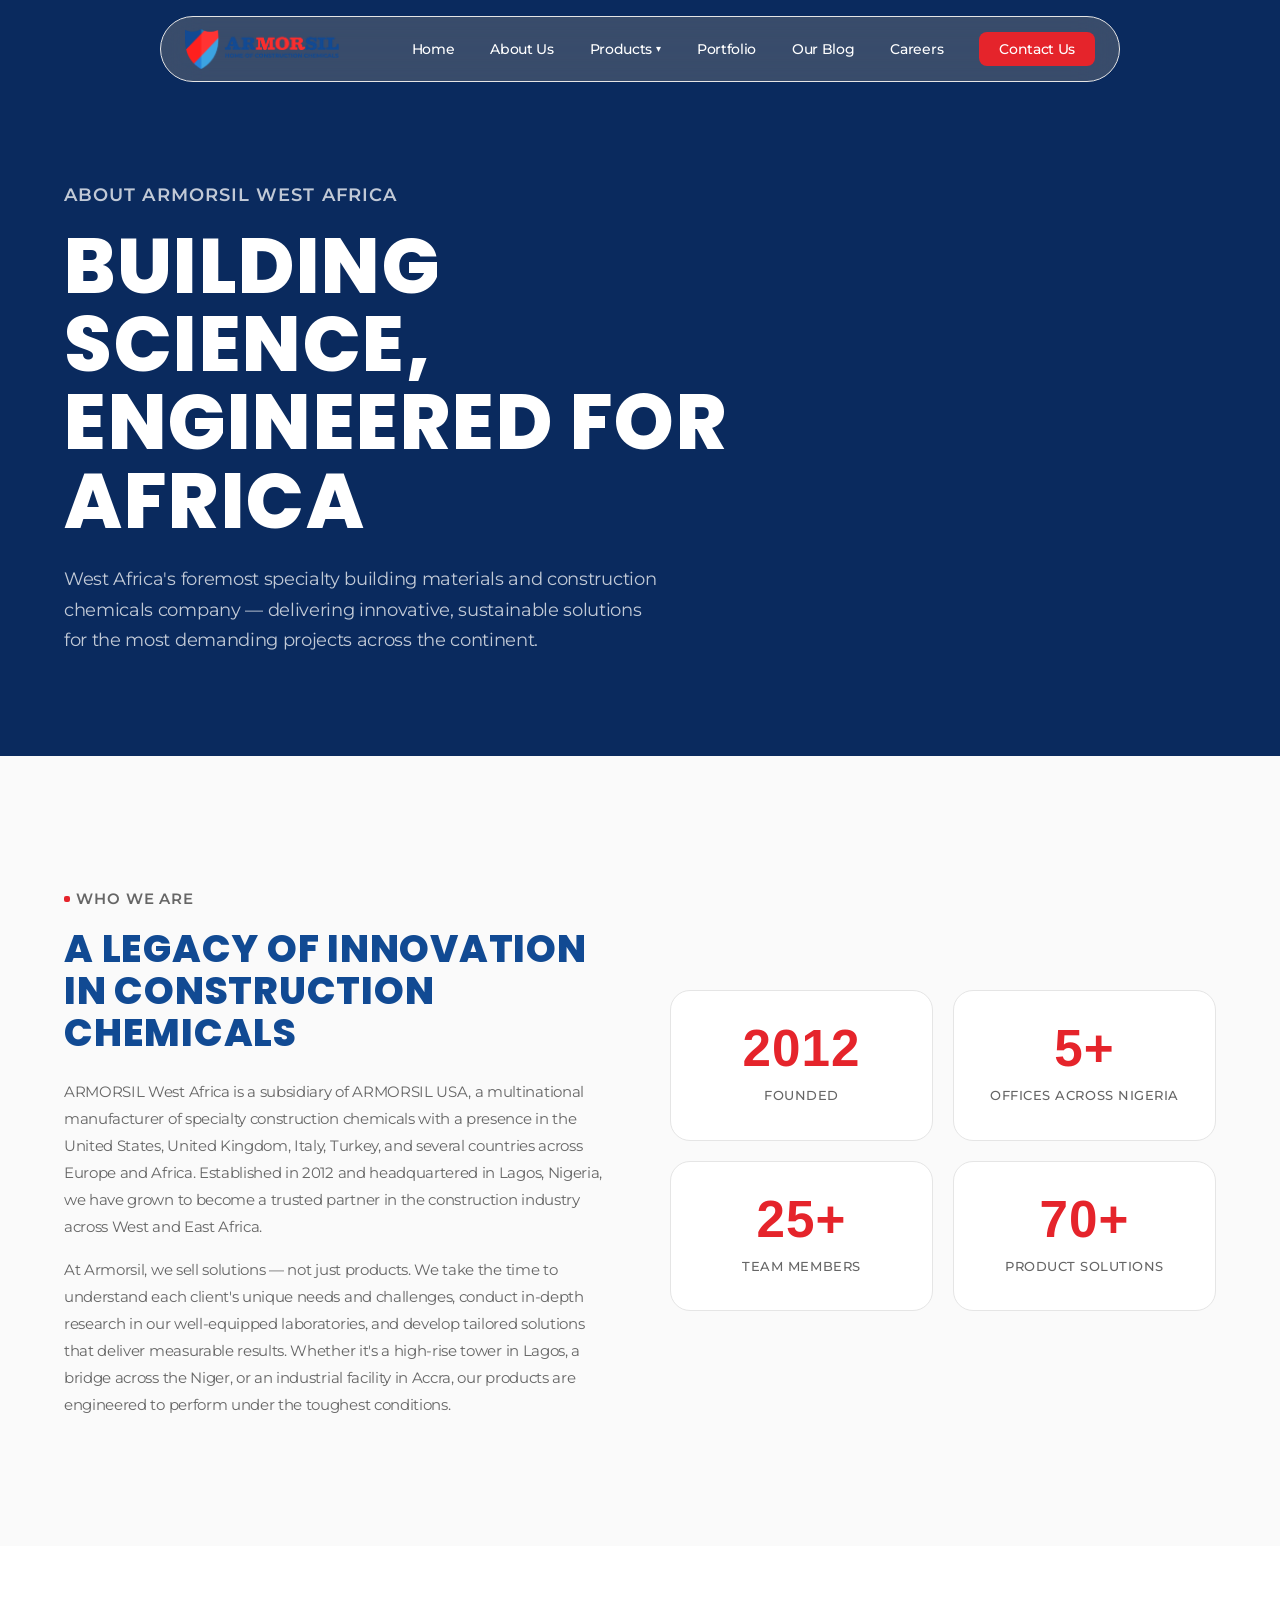
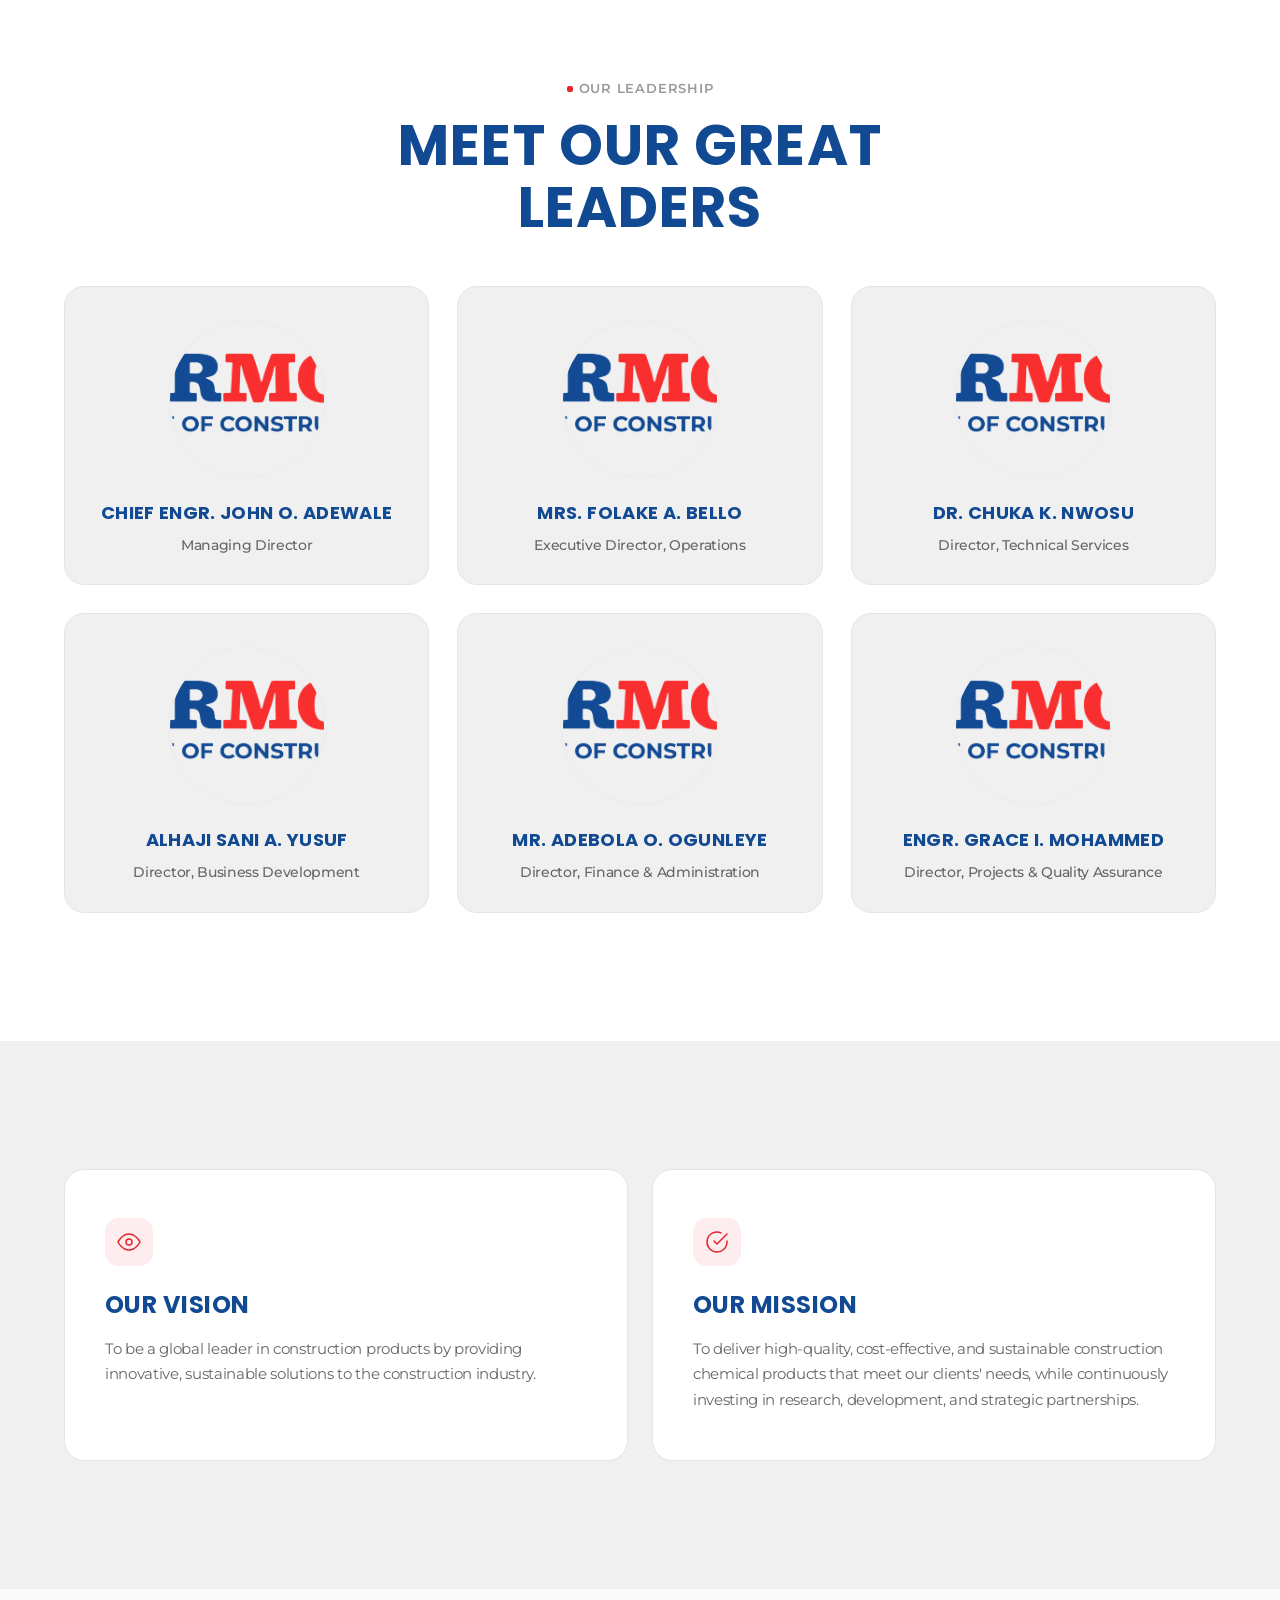
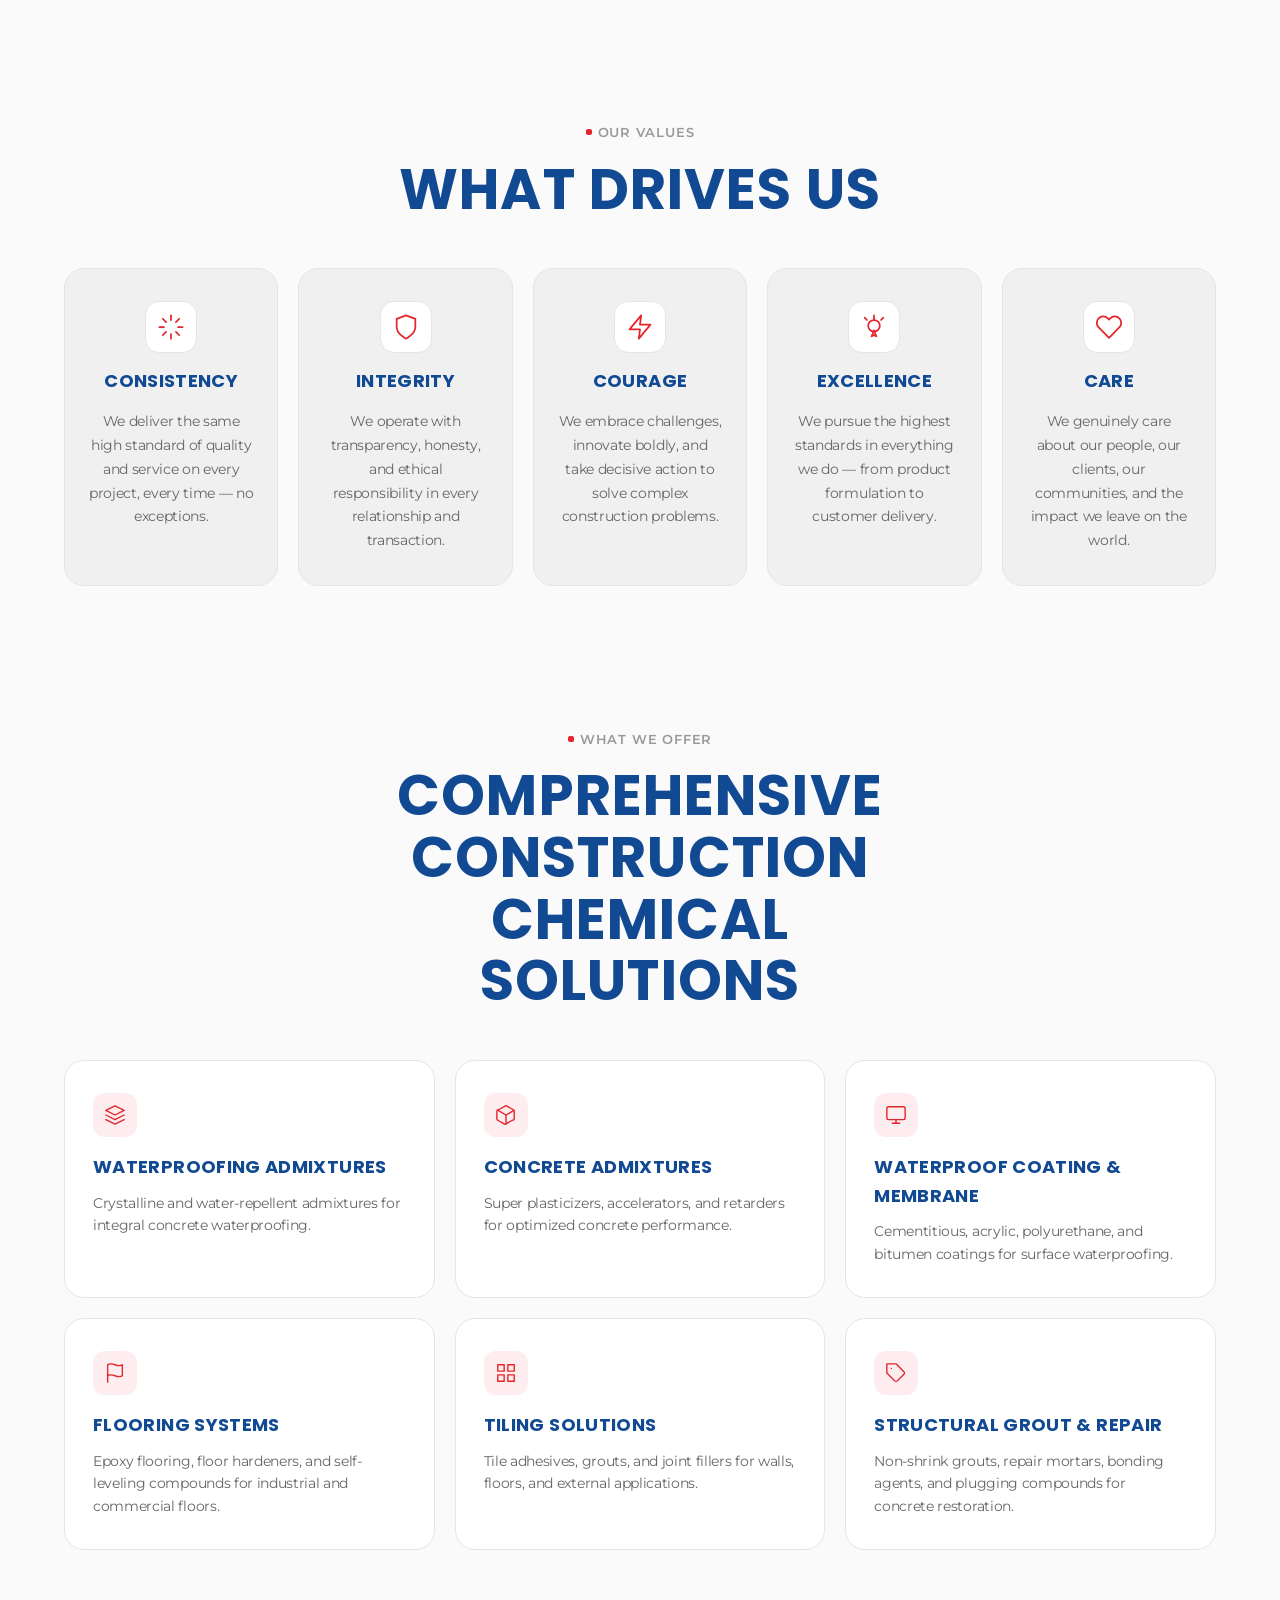
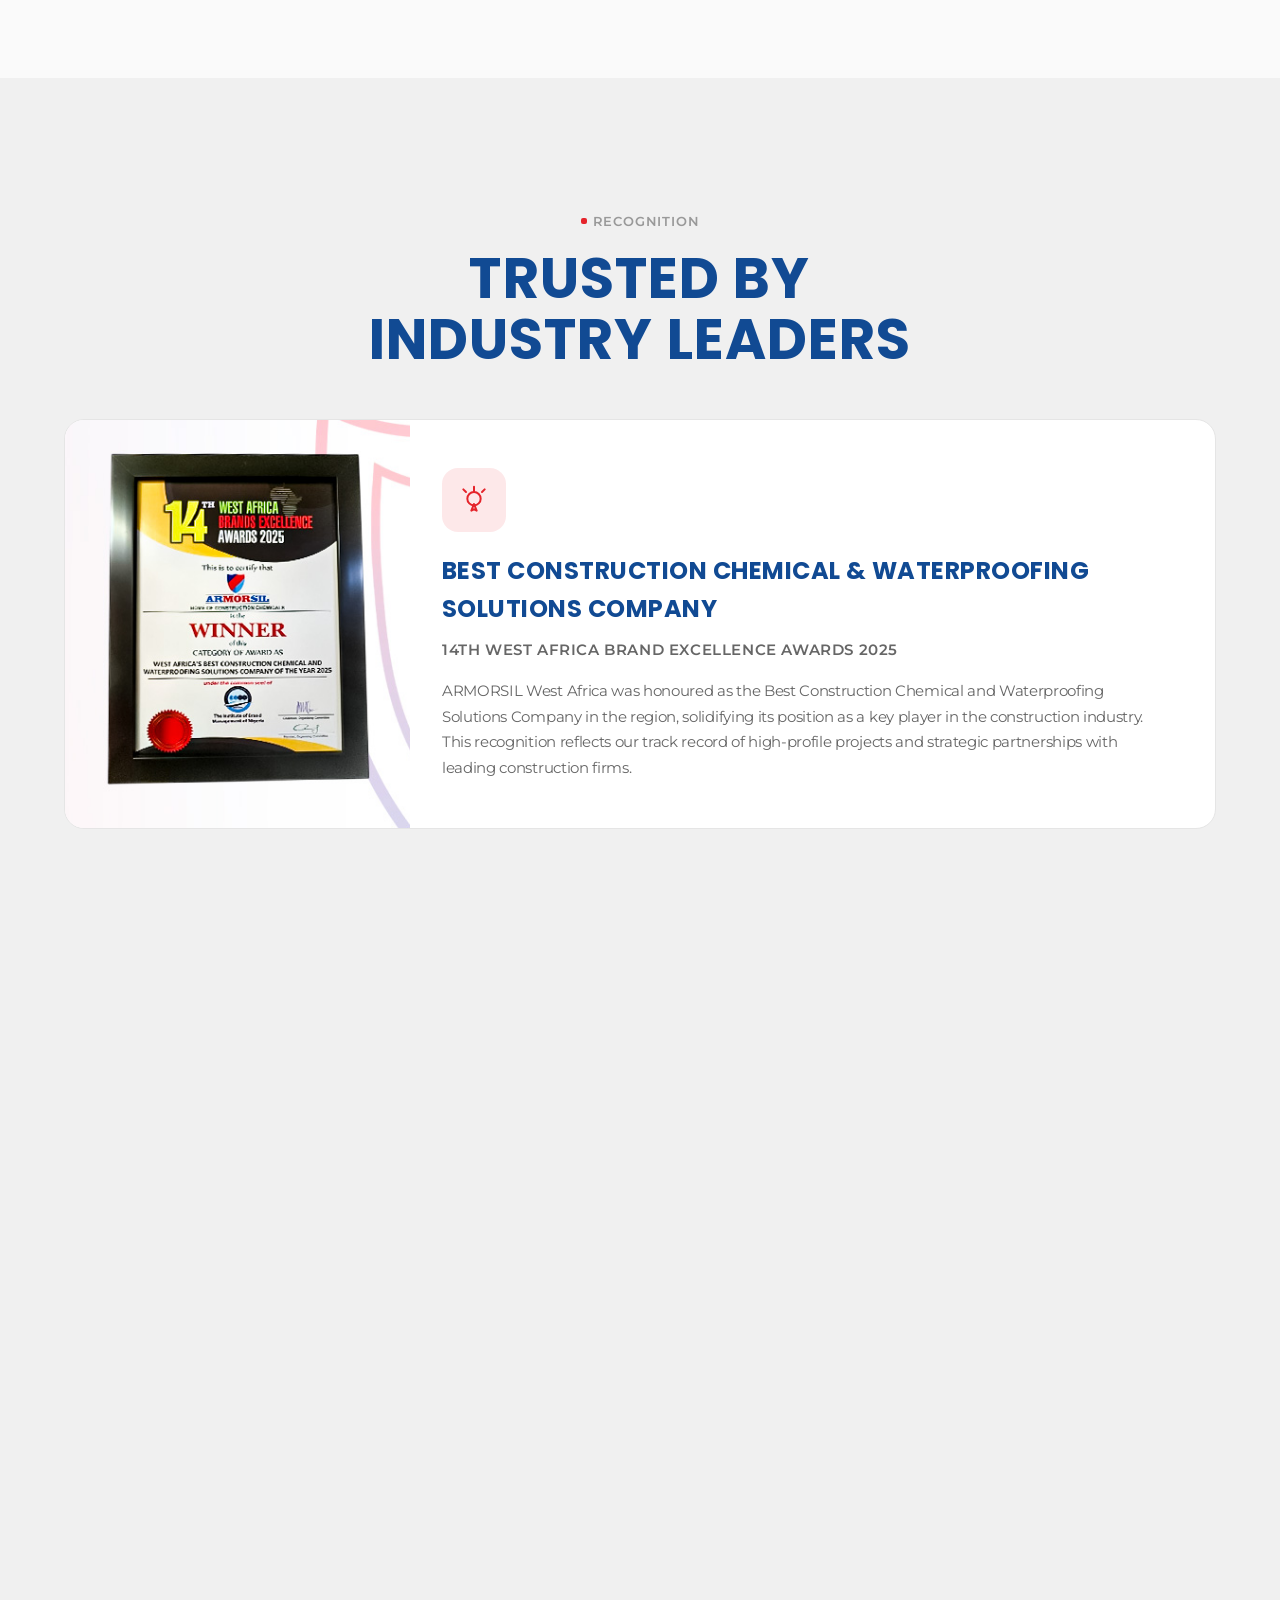
==== commit 0d14994c: "Restructure CSS: split monolithic file into per-page CSS files in css/ directory" ====
--- a/about.html
+++ b/about.html
@@ -8,7 +8,8 @@
     <link rel="preconnect" href="https://fonts.googleapis.com">
     <link rel="preconnect" href="https://fonts.gstatic.com" crossorigin>
     <link href="https://fonts.googleapis.com/css2?family=Poppins:wght@600;700;800;900&family=Montserrat:wght@400;500;600;700;800;900&display=swap" rel="stylesheet">
-    <link rel="stylesheet" href="armorsilwa-style.css">
+    <link rel="stylesheet" href="css/global.css">
+    <link rel="stylesheet" href="css/about.css">
     <script>if(window.innerWidth<900&&!location.pathname.includes('mobile.html'))location.href='mobile.html';</script>
 </head>
 <body>
--- a/css/global.css
+++ b/css/global.css
@@ -0,0 +1,659 @@
+/*
+
+Armorsil WA — Construction Chemical Company
+
+https://armorsilwa.com
+
+*/
+
+
+*,
+*::before,
+*::after {
+    margin: 0;
+    padding: 0;
+    box-sizing: border-box;
+}
+
+:root {
+    /* Silver & Acid Palette */
+    --bg:           #FAFAFA;
+    --surface:      #F0F0F0;
+    --text:         #111111;
+    --text-muted:   #666666;
+    --text-dim:     #999999;
+    --accent:       #E5242B;
+    --accent-hover: #C41E24;
+    --brand-blue:   #114A93;
+    --border:       #E5E5E5;
+    --border-light: #EEEEEE;
+    --white:        #FFFFFF;
+
+    /* Spacing */
+    --section-pad: clamp(80px, 10vw, 140px);
+    --container:   1200px;
+    --gap:         24px;
+}
+
+html {
+    scroll-behavior: smooth;
+    -webkit-font-smoothing: antialiased;
+    -moz-osx-font-smoothing: grayscale;
+}
+
+body {
+    font-family: 'Montserrat', -apple-system, BlinkMacSystemFont, 'SF Pro Display', 'SF Pro Text', sans-serif;
+    background: var(--bg);
+    color: var(--text);
+    line-height: 1.6;
+    letter-spacing: -0.02em;
+    overflow-x: hidden;
+}
+
+h1, h2, h3, h4, h5, h6 {
+    font-family: 'Poppins', sans-serif;
+    font-weight: 700;
+    letter-spacing: 0.02em;
+    text-transform: uppercase;
+}
+
+a {
+    color: inherit;
+    text-decoration: none;
+}
+
+img {
+    max-width: 100%;
+    display: block;
+}
+
+.container {
+    max-width: var(--container);
+    margin: 0 auto;
+    padding: 0 var(--gap);
+}
+
+/* ===== Machined Silver Card System ===== */
+.card {
+    background: var(--surface);
+    border: 1px solid var(--border);
+    border-radius: 16px;
+    box-shadow: inset 0 1px 0 var(--white);
+    transition: transform 0.25s cubic-bezier(0.22, 1, 0.36, 1);
+}
+
+.card:hover {
+    transform: translateY(-2px);
+}
+
+/* ===== Acid Button System ===== */
+.btn-acid {
+    position: relative;
+    display: inline-flex;
+    align-items: center;
+    justify-content: center;
+    gap: 8px;
+    padding: 14px 32px;
+    background: var(--accent);
+    color: var(--white);
+    font-family: inherit;
+    font-size: 15px;
+    font-weight: 600;
+    letter-spacing: -0.02em;
+    border: none;
+    border-radius: 10px;
+    cursor: pointer;
+    transition: transform 0.2s cubic-bezier(0.22, 1, 0.36, 1),
+                box-shadow 0.2s cubic-bezier(0.22, 1, 0.36, 1),
+                background 0.3s ease,
+                color 0.3s ease;
+    user-select: none;
+}
+
+.btn-acid::before {
+    content: '';
+    width: 0;
+    height: 20px;
+    background: url('asset/armorsilwa-favicon.png') no-repeat center / contain;
+    transition: width 0.35s cubic-bezier(0.22, 1, 0.36, 1),
+                opacity 0.25s ease;
+    opacity: 0;
+    flex-shrink: 0;
+}
+
+.btn-acid:hover {
+    background: var(--white);
+    color: var(--brand-blue);
+    transform: translateY(-2px);
+    box-shadow: 4px 4px 0px var(--text);
+}
+
+.btn-acid:hover::before {
+    width: 20px;
+    opacity: 1;
+}
+
+.btn-acid:active {
+    transform: translateY(0);
+    box-shadow: 1px 1px 0px var(--text);
+}
+
+.btn-ghost {
+    display: inline-flex;
+    align-items: center;
+    justify-content: center;
+    gap: 8px;
+    padding: 14px 32px;
+    background: transparent;
+    color: var(--text);
+    font-family: inherit;
+    font-size: 15px;
+    font-weight: 600;
+    letter-spacing: -0.02em;
+    border: 1px solid var(--border);
+    border-radius: 10px;
+    cursor: pointer;
+    transition: transform 0.2s cubic-bezier(0.22, 1, 0.36, 1),
+                box-shadow 0.2s cubic-bezier(0.22, 1, 0.36, 1),
+                border-color 0.2s ease;
+}
+
+.btn-ghost:hover {
+    transform: translateY(-2px);
+    box-shadow: 4px 4px 0px var(--text);
+    border-color: var(--text);
+}
+
+.btn-sm {
+    padding: 10px 20px;
+    font-size: 13px;
+    border-radius: 10px;
+}
+
+.btn-outline {
+    display: inline-flex;
+    align-items: center;
+    gap: 6px;
+    padding: 10px 20px;
+    font-family: 'Montserrat', sans-serif;
+    font-size: 13px;
+    font-weight: 600;
+    color: var(--text);
+    background: transparent;
+    border: 1px solid var(--border);
+    border-radius: 10px;
+    cursor: pointer;
+    text-decoration: none;
+    transition: all 0.3s ease;
+}
+
+.btn-outline:hover {
+    border-color: var(--accent);
+    color: var(--accent);
+}
+
+/* ===== Navigation ===== */
+@keyframes floatFavicon {
+  0% { transform: translate(0px, -50%); }
+  2.1739130434782608% { transform: translate(-70px, -50%); }
+  4.3478260869565215% { transform: translate(0px, -50%); }
+  6.521739130434782% { transform: translate(-70px, -50%); }
+  8.695652173913043% { transform: translate(0px, -50%); }
+  10.869565217391305% { transform: translate(-70px, -50%); }
+  13.043478260869565% { transform: translate(0px, -50%); }
+  15.217391304347824% { transform: translate(-70px, -50%); }
+  17.391304347826086% { transform: translate(0px, -50%); }
+  19.565217391304348% { transform: translate(-70px, -50%); }
+  21.73913043478261% { transform: translate(0px, -50%); }
+  23.913043478260867% { transform: translate(-70px, -50%); }
+  26.08695652173913% { transform: translate(0px, -50%); }
+  28.26086956521739% { transform: translate(-70px, -50%); }
+  30.43478260869565% { transform: translate(0px, -50%); }
+  32.608695652173914% { transform: translate(-70px, -50%); }
+  34.78260869565217% { transform: translate(0px, -50%); }
+  50% { transform: translate(calc(-100vw + 120px), -50%); }
+  52.17391304347826% { transform: translate(calc(-100vw + 190px), -50%); }
+  54.34782608695652% { transform: translate(calc(-100vw + 120px), -50%); }
+  56.52173913043478% { transform: translate(calc(-100vw + 190px), -50%); }
+  58.69565217391305% { transform: translate(calc(-100vw + 120px), -50%); }
+  60.869565217391305% { transform: translate(calc(-100vw + 190px), -50%); }
+  63.04347826086956% { transform: translate(calc(-100vw + 120px), -50%); }
+  65.21739130434783% { transform: translate(calc(-100vw + 190px), -50%); }
+  67.3913043478261% { transform: translate(calc(-100vw + 120px), -50%); }
+  69.56521739130434% { transform: translate(calc(-100vw + 190px), -50%); }
+  71.73913043478261% { transform: translate(calc(-100vw + 120px), -50%); }
+  73.91304347826087% { transform: translate(calc(-100vw + 190px), -50%); }
+  76.08695652173913% { transform: translate(calc(-100vw + 120px), -50%); }
+  78.26086956521739% { transform: translate(calc(-100vw + 190px), -50%); }
+  80.43478260869566% { transform: translate(calc(-100vw + 120px), -50%); }
+  82.6086956521739% { transform: translate(calc(-100vw + 190px), -50%); }
+  84.78260869565217% { transform: translate(calc(-100vw + 120px), -50%); }
+  100% { transform: translate(0px, -50%); }
+}
+
+.nav {
+    position: fixed;
+    top: 16px;
+    left: 50%;
+    transform: translateX(-50%);
+    z-index: 1000;
+    background: rgba(128, 128, 128, 0.4);
+    backdrop-filter: blur(20px);
+    -webkit-backdrop-filter: blur(20px);
+    border: 1px solid var(--border);
+    border-radius: 999px;
+    width: 75%;
+    max-width: 1100px;
+}
+
+.nav-inner {
+    max-width: var(--container);
+    margin: 0 auto;
+    padding: 0 var(--gap);
+    height: 64px;
+    display: flex;
+    align-items: center;
+    justify-content: space-between;
+}
+
+.nav-logo {
+    font-size: 20px;
+    font-weight: 700;
+    letter-spacing: 0.02em;
+    display: flex;
+    align-items: center;
+    gap: 8px;
+    font-family: 'Bebas Neue', sans-serif;
+}
+
+.nav-logo-img {
+    height: 40px;
+    width: auto;
+    display: block;
+}
+
+.nav-logo-mark {
+    width: 28px;
+    height: 28px;
+    background: var(--accent);
+    border-radius: 8px;
+    display: flex;
+    align-items: center;
+    justify-content: center;
+}
+
+.nav-logo-mark svg {
+    width: 16px;
+    height: 16px;
+}
+
+.nav-links {
+    display: flex;
+    align-items: center;
+    gap: 36px;
+    list-style: none;
+}
+
+.nav-links a {
+    font-size: 14px;
+    font-weight: 500;
+    color: #fff;
+    transition: color 0.2s ease;
+}
+
+.nav-links a:hover {
+    color: rgba(255, 255, 255, 0.7);
+}
+
+.nav-dropdown {
+    position: relative;
+}
+
+.nav-dropdown > a {
+    display: flex;
+    align-items: center;
+    gap: 4px;
+}
+
+.dropdown-arrow {
+    font-size: 10px;
+    transition: transform 0.2s ease;
+}
+
+.nav-dropdown:hover .dropdown-arrow {
+    transform: rotate(180deg);
+}
+
+.dropdown-menu {
+    display: none;
+    position: absolute;
+    top: 100%;
+    left: 50%;
+    transform: translateX(-50%);
+    background: rgba(30, 30, 30, 0.9);
+    backdrop-filter: blur(20px);
+    -webkit-backdrop-filter: blur(20px);
+    border: 1px solid rgba(255, 255, 255, 0.1);
+    border-radius: 12px;
+    padding: 8px;
+    min-width: 240px;
+    list-style: none;
+    box-shadow: 0 12px 40px rgba(0,0,0,0.3);
+    z-index: 100;
+}
+
+.nav-dropdown:hover .dropdown-menu {
+    display: block;
+}
+
+.dropdown-menu li a {
+    display: block;
+    padding: 10px 14px;
+    border-radius: 8px;
+    font-size: 14px;
+    color: #fff;
+    transition: background 0.2s ease, color 0.2s ease;
+    white-space: nowrap;
+}
+
+.dropdown-menu li a:hover {
+    background: rgba(255, 255, 255, 0.1);
+    color: #fff;
+}
+
+.nav-contact {
+    padding: 8px 20px;
+    border-radius: 8px;
+    background: var(--accent);
+    color: #fff !important;
+    font-weight: 600;
+}
+
+.nav-contact:hover {
+    opacity: 0.9;
+}
+
+.nav-cta {
+    display: flex;
+    align-items: center;
+    gap: 12px;
+}
+
+.nav-cta .btn-acid {
+    padding: 10px 22px;
+    font-size: 14px;
+}
+
+.nav-cta .btn-ghost {
+    padding: 10px 22px;
+    font-size: 14px;
+}
+
+.nav-toggle {
+    display: none;
+    background: none;
+    border: none;
+    cursor: pointer;
+    width: 40px;
+    height: 40px;
+    align-items: center;
+    justify-content: center;
+}
+
+.nav-toggle span {
+    display: block;
+    width: 22px;
+    height: 2px;
+    background: var(--text);
+    position: relative;
+    transition: background 0.2s ease;
+}
+
+.nav-toggle span::before,
+.nav-toggle span::after {
+    content: '';
+    position: absolute;
+    left: 0;
+    width: 100%;
+    height: 2px;
+    background: var(--text);
+    transition: transform 0.3s ease;
+}
+
+.nav-toggle span::before { top: -7px; }
+.nav-toggle span::after  { top: 7px; }
+
+.nav-toggle.active span { background: transparent; }
+.nav-toggle.active span::before { transform: rotate(45deg); top: 0; }
+.nav-toggle.active span::after  { transform: rotate(-45deg); top: 0; }
+
+/* ===== Section Layout Utilities ===== */
+.section-header {
+    text-align: center;
+    margin-bottom: 40px;
+}
+
+.section-tag {
+    display: inline-flex;
+    align-items: center;
+    gap: 6px;
+    font-size: 13px;
+    font-weight: 600;
+    text-transform: uppercase;
+    letter-spacing: 0.06em;
+    color: var(--text-dim);
+    margin-bottom: 16px;
+}
+
+.section-tag::before {
+    content: '';
+    width: 6px;
+    height: 6px;
+    background: var(--accent);
+    border-radius: 2px;
+}
+
+.section-title {
+    font-size: clamp(40px, 4.5vw, 56px);
+    font-weight: 700;
+    letter-spacing: 0.02em;
+    line-height: 1.1;
+    text-transform: uppercase;
+    max-width: 600px;
+    margin: 0 auto;
+    font-family: 'Poppins', sans-serif;
+    color: var(--brand-blue);
+}
+
+.text-brand-blue {
+    color: var(--brand-blue);
+}
+
+/* ===== Footer ===== */
+.footer {
+    padding: 80px 0 40px;
+    border-top: 1px solid var(--border);
+    background: var(--bg);
+}
+
+.footer-grid {
+    display: grid;
+    grid-template-columns: 2fr 1fr 1fr 1fr;
+    gap: 48px;
+    margin-bottom: 64px;
+}
+
+.footer-brand-desc {
+    font-size: 14px;
+    color: var(--text-muted);
+    line-height: 1.7;
+    max-width: 280px;
+    margin-top: 16px;
+}
+
+.footer-col-title {
+    font-size: 15px;
+    font-weight: 700;
+    letter-spacing: 0.02em;
+    color: var(--text);
+    margin-bottom: 20px;
+    font-family: 'Poppins', sans-serif;
+    text-transform: uppercase;
+}
+
+.footer-links {
+    list-style: none;
+    display: flex;
+    flex-direction: column;
+    gap: 12px;
+}
+
+.footer-links a {
+    font-size: 14px;
+    color: var(--text-dim);
+    font-weight: 500;
+    transition: color 0.2s ease;
+}
+
+.footer-links a:hover {
+    color: var(--text-muted);
+}
+
+.footer-bottom {
+    display: flex;
+    align-items: center;
+    justify-content: space-between;
+    padding-top: 32px;
+    border-top: 1px solid var(--border);
+}
+
+.footer-copy {
+    font-size: 13px;
+    color: var(--text-dim);
+}
+
+.footer-copy a {
+    color: var(--text-muted);
+}
+
+.footer-copy a:hover {
+    color: var(--text);
+}
+
+.footer-bottom-links {
+    display: flex;
+    gap: 24px;
+    list-style: none;
+}
+
+.footer-bottom-links a {
+    font-size: 13px;
+    color: var(--text-dim);
+    font-weight: 500;
+    transition: color 0.2s ease;
+}
+
+.footer-bottom-links a:hover {
+    color: var(--text);
+}
+
+/* ===== SCROLL REVEAL ===== */
+.reveal {
+    opacity: 0;
+    transform: translateY(24px);
+    transition: opacity 0.7s cubic-bezier(0.22, 1, 0.36, 1),
+                transform 0.7s cubic-bezier(0.22, 1, 0.36, 1);
+}
+
+.reveal.visible {
+    opacity: 1;
+    transform: translateY(0);
+}
+
+/* ===== RESPONSIVE (Global) ===== */
+@media (max-width: 1024px) {
+    .footer-grid {
+        grid-template-columns: 1fr 1fr;
+    }
+}
+
+@media (max-width: 768px) {
+    .nav-links { display: none; }
+    .nav-cta   { display: none; }
+    .nav-toggle { display: flex; }
+
+    .nav-links.open {
+        display: flex;
+        flex-direction: column;
+        position: fixed;
+        top: 64px;
+        left: 0;
+        right: 0;
+        bottom: 0;
+        height: calc(100dvh - 64px);
+        background: var(--bg);
+        padding: 80px 24px;
+        gap: 24px;
+        overflow-y: auto;
+        -webkit-overflow-scrolling: touch;
+        z-index: 999;
+        border-top: 1px solid var(--border);
+    }
+
+    .nav-links.open a {
+        font-size: 20px;
+        font-weight: 600;
+        color: var(--text);
+    }
+
+    .nav-dropdown {
+        position: static;
+    }
+
+    .nav-dropdown:hover .dropdown-menu {
+        display: none;
+    }
+
+    .nav-dropdown.open .dropdown-menu {
+        display: block;
+        position: static;
+        transform: none;
+        box-shadow: none;
+        border: none;
+        background: transparent;
+        padding: 8px 0 0 16px;
+        min-width: auto;
+    }
+
+    .dropdown-menu li a {
+        font-size: 16px;
+        padding: 10px 0;
+    }
+
+    .dropdown-menu li a:hover {
+        background: transparent;
+    }
+
+    .footer-grid {
+        grid-template-columns: 1fr;
+        gap: 32px;
+    }
+
+    .footer-bottom {
+        flex-direction: column;
+        gap: 16px;
+        text-align: center;
+    }
+}
+
+@media (prefers-reduced-motion: reduce) {
+    *, *::before, *::after {
+        animation-duration: 0.01ms !important;
+        transition-duration: 0.01ms !important;
+    }
+
+    .reveal {
+        opacity: 1;
+        transform: none;
+    }
+}
--- a/css/about.css
+++ b/css/about.css
@@ -0,0 +1,598 @@
+/* ===== ABOUT PAGE ===== */
+.about-hero {
+    padding: 180px 0 100px;
+    background: #0a2a5e;
+    position: relative;
+    overflow: hidden;
+}
+
+.about-hero::before {
+    content: '';
+    position: absolute;
+    top: 50%;
+    right: -240px;
+    width: 790px;
+    height: 790px;
+    background: url('asset/armorsilwa-favicon.png') no-repeat center / contain;
+    opacity: 1;
+    transform: translateY(-50%);
+    pointer-events: none;
+    animation: floatFavicon 23s ease-in-out infinite;
+}
+
+.about-hero-content {
+    max-width: 720px;
+    position: relative;
+    z-index: 1;
+}
+
+.about-hero-tag {
+    display: inline-flex;
+    align-items: center;
+    gap: 6px;
+    font-size: 13px;
+    font-weight: 600;
+    text-transform: uppercase;
+    letter-spacing: 0.06em;
+    color: rgba(255, 255, 255, 0.5);
+    margin-bottom: 16px;
+}
+
+.about-hero h1 {
+    font-size: clamp(48px, 6vw, 80px);
+    font-weight: 800;
+    line-height: 1.02;
+    letter-spacing: 0.02em;
+    color: var(--white);
+    margin-bottom: 24px;
+}
+
+.about-hero p {
+    color: rgba(255, 255, 255, 0.75);
+    font-size: 18px;
+    line-height: 1.7;
+    max-width: 600px;
+}
+
+.about-section {
+    padding: var(--section-pad) 0;
+}
+
+.about-grid {
+    display: grid;
+    grid-template-columns: 1fr 1fr;
+    gap: 60px;
+    align-items: center;
+}
+
+.about-text .section-tag {
+    margin-bottom: 16px;
+}
+
+.about-text h2 {
+    font-size: clamp(26px, 3.2vw, 38px);
+    font-weight: 800;
+    line-height: 1.1;
+    letter-spacing: 0.02em;
+    margin-bottom: 24px;
+    color: var(--brand-blue);
+}
+
+.about-text p {
+    color: var(--text-muted);
+    font-size: 15px;
+    line-height: 1.8;
+    margin-bottom: 16px;
+}
+
+.about-text p:last-child {
+    margin-bottom: 0;
+}
+
+.about-stats {
+    display: grid;
+    grid-template-columns: 1fr 1fr;
+    gap: 20px;
+}
+
+.about-stat-card {
+    background: var(--white);
+    border: 1px solid var(--border);
+    border-radius: 20px;
+    padding: 32px 24px;
+    text-align: center;
+    transition: transform 0.3s cubic-bezier(0.22, 1, 0.36, 1),
+                box-shadow 0.3s ease;
+}
+
+.about-stat-card:hover {
+    transform: translateY(-4px);
+    box-shadow: 0 12px 40px rgba(0, 0, 0, 0.06);
+    border-color: var(--accent);
+}
+
+.about-stat-number {
+    display: block;
+    font-family: 'Bebas Neue', sans-serif;
+    font-size: clamp(36px, 4vw, 52px);
+    font-weight: 700;
+    color: var(--accent);
+    line-height: 1;
+    margin-bottom: 8px;
+    letter-spacing: 0.02em;
+}
+
+.about-stat-label {
+    font-size: 13px;
+    font-weight: 500;
+    color: var(--text-muted);
+    text-transform: uppercase;
+    letter-spacing: 0.04em;
+}
+
+/* ===== LEADERSHIP / DIRECTORS ===== */
+.about-leadership {
+    background: var(--white);
+}
+
+.directors-grid {
+    display: grid;
+    grid-template-columns: repeat(3, 1fr);
+    gap: 28px;
+    margin-top: 48px;
+}
+
+.director-card {
+    background: var(--surface);
+    border: 1px solid var(--border);
+    border-radius: 20px;
+    padding: 32px 24px 28px;
+    text-align: center;
+    transition: transform 0.3s cubic-bezier(0.22, 1, 0.36, 1),
+                box-shadow 0.3s ease,
+                border-color 0.3s ease;
+}
+
+.director-card:hover {
+    transform: translateY(-4px);
+    box-shadow: 0 12px 40px rgba(0, 0, 0, 0.06);
+    border-color: var(--accent);
+}
+
+.director-img {
+    width: 160px;
+    height: 160px;
+    border-radius: 50%;
+    overflow: hidden;
+    margin: 0 auto 20px;
+    border: 3px solid var(--border-light);
+    transition: border-color 0.3s;
+}
+
+.director-card:hover .director-img {
+    border-color: var(--accent);
+}
+
+.director-img img {
+    width: 100%;
+    height: 100%;
+    object-fit: cover;
+    display: block;
+}
+
+.director-name {
+    font-size: 18px;
+    font-weight: 700;
+    color: var(--brand-blue);
+    margin-bottom: 6px;
+    letter-spacing: 0.02em;
+}
+
+.director-role {
+    font-size: 14px;
+    color: var(--text-muted);
+    font-weight: 500;
+}
+
+.about-vm {
+    padding: var(--section-pad) 0;
+    background: var(--surface);
+}
+
+.vm-grid {
+    display: grid;
+    grid-template-columns: 1fr 1fr;
+    gap: 24px;
+}
+
+.vm-card {
+    background: var(--white);
+    border: 1px solid var(--border);
+    border-radius: 20px;
+    padding: 48px 40px;
+    transition: transform 0.3s cubic-bezier(0.22, 1, 0.36, 1),
+                box-shadow 0.3s ease;
+}
+
+.vm-card:hover {
+    transform: translateY(-4px);
+    box-shadow: 0 12px 40px rgba(0, 0, 0, 0.06);
+}
+
+.vm-icon {
+    width: 48px;
+    height: 48px;
+    border-radius: 14px;
+    background: rgba(229, 36, 43, 0.08);
+    color: var(--accent);
+    display: flex;
+    align-items: center;
+    justify-content: center;
+    margin-bottom: 20px;
+}
+
+.vm-icon svg {
+    width: 24px;
+    height: 24px;
+}
+
+.vm-card h3 {
+    font-size: 24px;
+    font-weight: 700;
+    letter-spacing: 0.02em;
+    margin-bottom: 12px;
+    color: var(--brand-blue);
+}
+
+.vm-card p {
+    color: var(--text-muted);
+    font-size: 15px;
+    line-height: 1.7;
+}
+
+.about-approach {
+    background: var(--white);
+}
+
+.values-grid {
+    display: grid;
+    grid-template-columns: repeat(5, 1fr);
+    gap: 20px;
+    margin-top: 48px;
+}
+
+.values-card {
+    background: var(--surface);
+    border: 1px solid var(--border);
+    border-radius: 20px;
+    padding: 32px 24px;
+    text-align: center;
+    transition: transform 0.3s cubic-bezier(0.22, 1, 0.36, 1),
+                box-shadow 0.3s ease;
+    display: flex;
+    flex-direction: column;
+    align-items: center;
+    gap: 14px;
+}
+
+.values-card:hover {
+    transform: translateY(-4px);
+    box-shadow: 0 12px 40px rgba(0, 0, 0, 0.06);
+    border-color: var(--accent);
+}
+
+.values-icon {
+    width: 52px;
+    height: 52px;
+    padding: 11px;
+    background: var(--white);
+    border: 1px solid var(--border);
+    border-radius: 14px;
+    color: var(--accent);
+}
+
+.values-card h3 {
+    font-size: 18px;
+    font-weight: 700;
+    letter-spacing: 0.02em;
+    color: var(--brand-blue);
+}
+
+.values-card p {
+    color: var(--text-muted);
+    font-size: 14px;
+    line-height: 1.7;
+}
+
+.about-values {
+    padding-bottom: 10px;
+}
+
+.about-products {
+    background: var(--bg);
+}
+
+.about-cat-grid {
+    display: grid;
+    grid-template-columns: repeat(3, 1fr);
+    gap: 20px;
+    margin-top: 48px;
+}
+
+.about-cat-card {
+    background: var(--white);
+    border: 1px solid var(--border);
+    border-radius: 20px;
+    padding: 32px 28px;
+    transition: transform 0.3s cubic-bezier(0.22, 1, 0.36, 1),
+                box-shadow 0.3s ease,
+                border-color 0.3s ease;
+}
+
+.about-cat-card:hover {
+    transform: translateY(-4px);
+    box-shadow: 0 12px 40px rgba(0, 0, 0, 0.06);
+    border-color: var(--accent);
+}
+
+.about-cat-icon {
+    width: 44px;
+    height: 44px;
+    border-radius: 12px;
+    background: rgba(229, 36, 43, 0.08);
+    color: var(--accent);
+    display: flex;
+    align-items: center;
+    justify-content: center;
+    margin-bottom: 16px;
+}
+
+.about-cat-icon svg {
+    width: 22px;
+    height: 22px;
+}
+
+.about-cat-card h3 {
+    font-size: 18px;
+    font-weight: 700;
+    color: var(--brand-blue);
+    letter-spacing: 0.02em;
+    margin-bottom: 10px;
+}
+
+.about-cat-card p {
+    color: var(--text-muted);
+    font-size: 14px;
+    line-height: 1.6;
+}
+
+.about-achievements {
+    background: var(--surface);
+}
+
+.achievement-card {
+    display: grid;
+    grid-template-columns: 30% 1fr;
+    gap: 32px;
+    background: var(--white);
+    border: 1px solid var(--border);
+    border-radius: 20px;
+    padding: 0;
+    margin-top: 48px;
+    overflow: hidden;
+    align-items: stretch;
+}
+
+.achievement-image {
+    position: relative;
+    overflow: hidden;
+    min-height: 320px;
+}
+
+.achievement-image img {
+    position: absolute;
+    inset: 0;
+    width: 100%;
+    height: 100%;
+    object-fit: cover;
+    display: block;
+}
+
+.achievement-content {
+    padding: 48px 48px 48px 0;
+}
+
+.achievement-badge {
+    width: 64px;
+    height: 64px;
+    border-radius: 16px;
+    background: rgba(229, 36, 43, 0.1);
+    color: var(--accent);
+    display: flex;
+    align-items: center;
+    justify-content: center;
+    flex-shrink: 0;
+    margin-bottom: 20px;
+}
+
+.achievement-badge svg {
+    width: 32px;
+    height: 32px;
+}
+
+.achievement-card h3 {
+    font-size: 24px;
+    font-weight: 700;
+    letter-spacing: 0.02em;
+    margin-bottom: 8px;
+    color: var(--brand-blue);
+}
+
+.achievement-source {
+    font-size: 13px;
+    font-weight: 600;
+    color: var(--accent);
+    text-transform: uppercase;
+    letter-spacing: 0.04em;
+    margin-bottom: 16px;
+}
+
+.achievement-card p {
+    color: var(--text-muted);
+    font-size: 15px;
+    line-height: 1.7;
+    margin-bottom: 16px;
+}
+
+.achievement-card p:last-child {
+    margin-bottom: 0;
+}
+
+.achievement-partners {
+    background: var(--surface);
+    border-radius: 12px;
+    padding: 20px 24px;
+}
+
+.achievement-partners p {
+    font-size: 14px;
+    margin-bottom: 8px;
+}
+
+.achievement-partners p:last-child {
+    margin-bottom: 0;
+}
+
+.partner-list {
+    font-weight: 600;
+    color: var(--text) !important;
+    line-height: 1.6;
+}
+
+.about-offices {
+    background: var(--white);
+}
+
+.offices-grid {
+    display: grid;
+    grid-template-columns: repeat(2, 1fr);
+    gap: 20px;
+    margin-top: 48px;
+}
+
+.office-card {
+    background: var(--surface);
+    border: 1px solid var(--border);
+    border-radius: 20px;
+    padding: 32px 28px;
+    transition: transform 0.3s cubic-bezier(0.22, 1, 0.36, 1),
+                box-shadow 0.3s ease;
+}
+
+.office-card:hover {
+    transform: translateY(-4px);
+    box-shadow: 0 12px 40px rgba(0, 0, 0, 0.06);
+}
+
+.office-card h3 {
+    font-size: 20px;
+    font-weight: 700;
+    letter-spacing: 0.02em;
+    margin-bottom: 12px;
+    color: var(--accent);
+}
+
+.office-card p {
+    color: var(--text-muted);
+    font-size: 14px;
+    line-height: 1.7;
+    margin-bottom: 6px;
+}
+
+.office-card p:last-child {
+    margin-bottom: 0;
+}
+
+.office-card strong {
+    color: var(--text);
+}
+
+/* ===== RESPONSIVE (About) ===== */
+@media (max-width: 1024px) {
+    .about-grid {
+        grid-template-columns: 1fr;
+        gap: 40px;
+    }
+
+    .values-grid {
+        grid-template-columns: repeat(3, 1fr);
+    }
+
+    .about-cat-grid {
+        grid-template-columns: 1fr 1fr;
+    }
+
+    .offices-grid {
+        grid-template-columns: 1fr 1fr;
+    }
+
+    .directors-grid {
+        grid-template-columns: 1fr 1fr;
+    }
+}
+
+@media (max-width: 768px) {
+    .about-hero {
+        padding: 140px 0 60px;
+    }
+
+    .about-hero h1 {
+        font-size: clamp(36px, 10vw, 48px);
+    }
+
+    .about-stats {
+        grid-template-columns: 1fr 1fr;
+    }
+
+    .vm-grid {
+        grid-template-columns: 1fr;
+    }
+
+    .values-grid {
+        grid-template-columns: 1fr;
+    }
+
+    .about-cat-grid {
+        grid-template-columns: 1fr;
+    }
+
+    .achievement-card {
+        grid-template-columns: 1fr;
+    }
+
+    .achievement-image {
+        min-height: 200px;
+    }
+
+    .achievement-content {
+        padding: 24px;
+    }
+
+    .directors-grid {
+        grid-template-columns: 1fr;
+    }
+
+    .director-img {
+        width: 130px;
+        height: 130px;
+    }
+
+    .achievement-badge {
+        width: 48px;
+        height: 48px;
+    }
+
+    .offices-grid {
+        grid-template-columns: 1fr;
+    }
+}
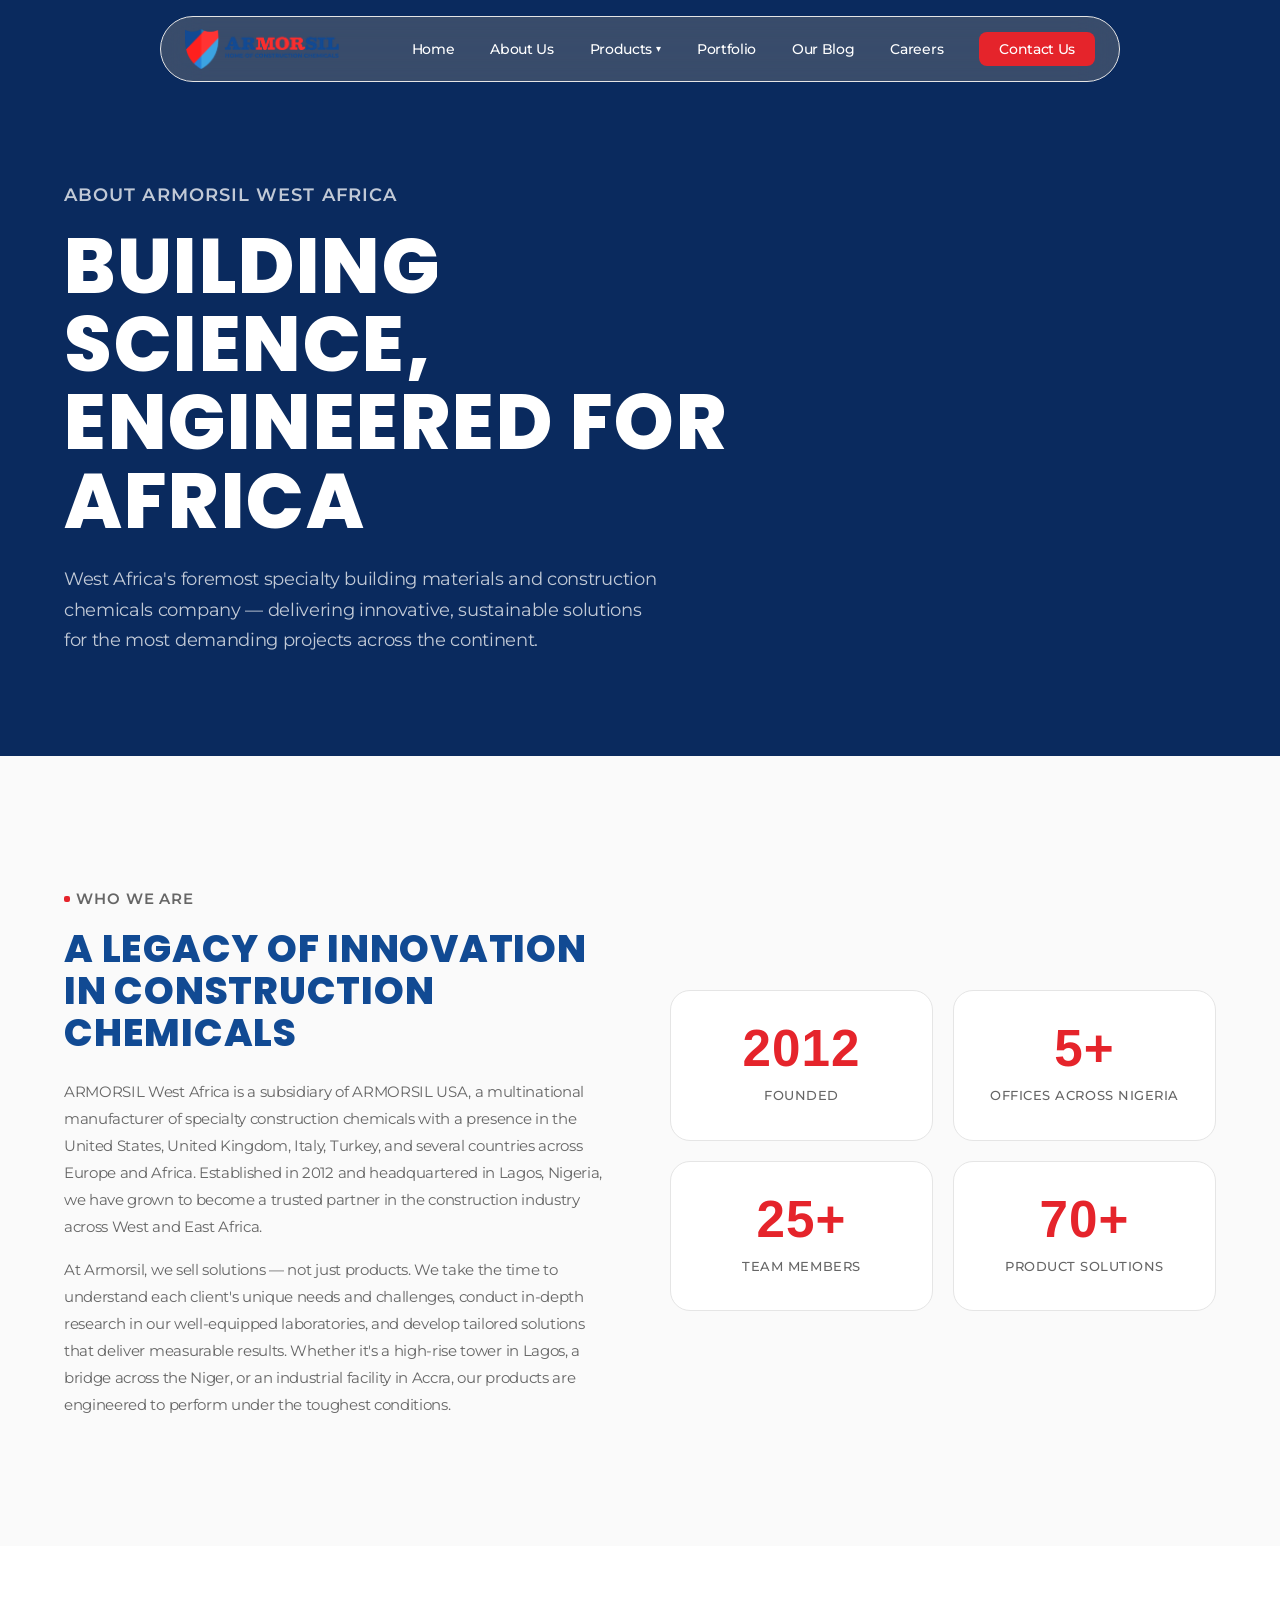
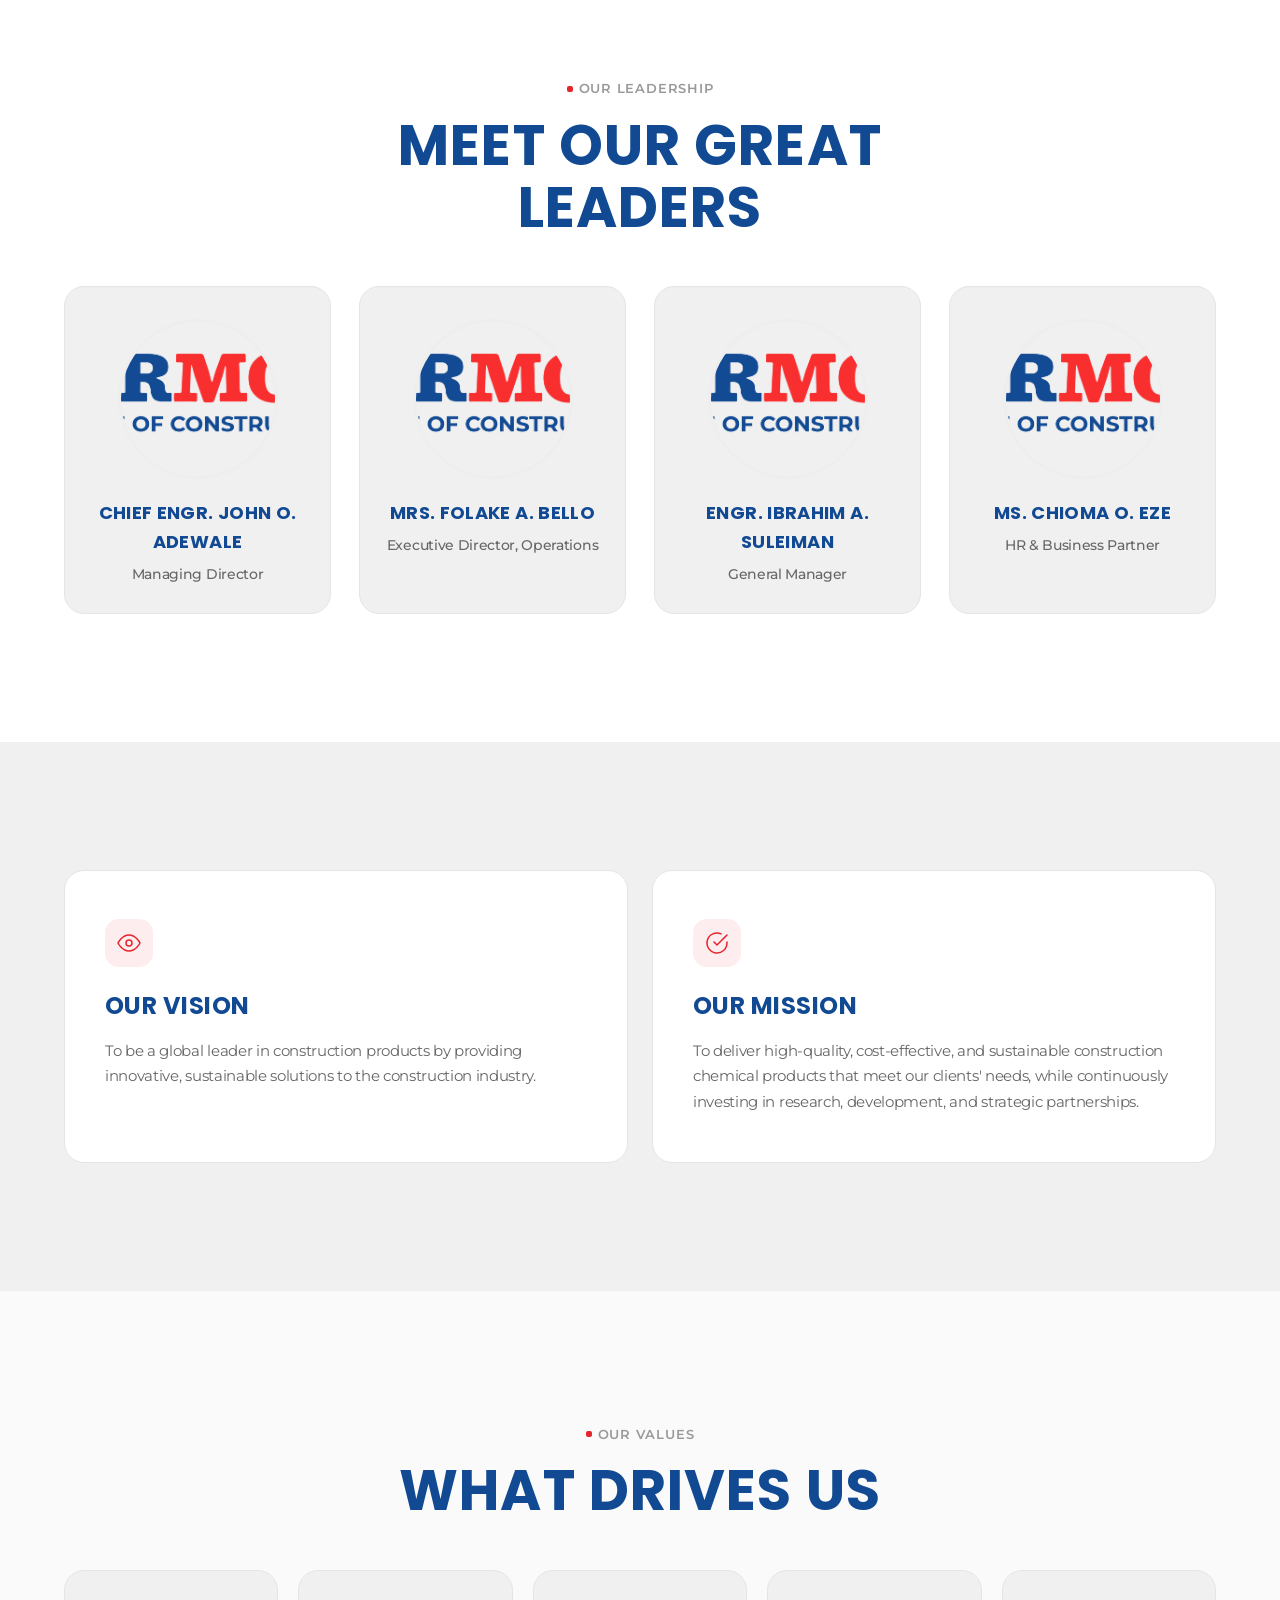
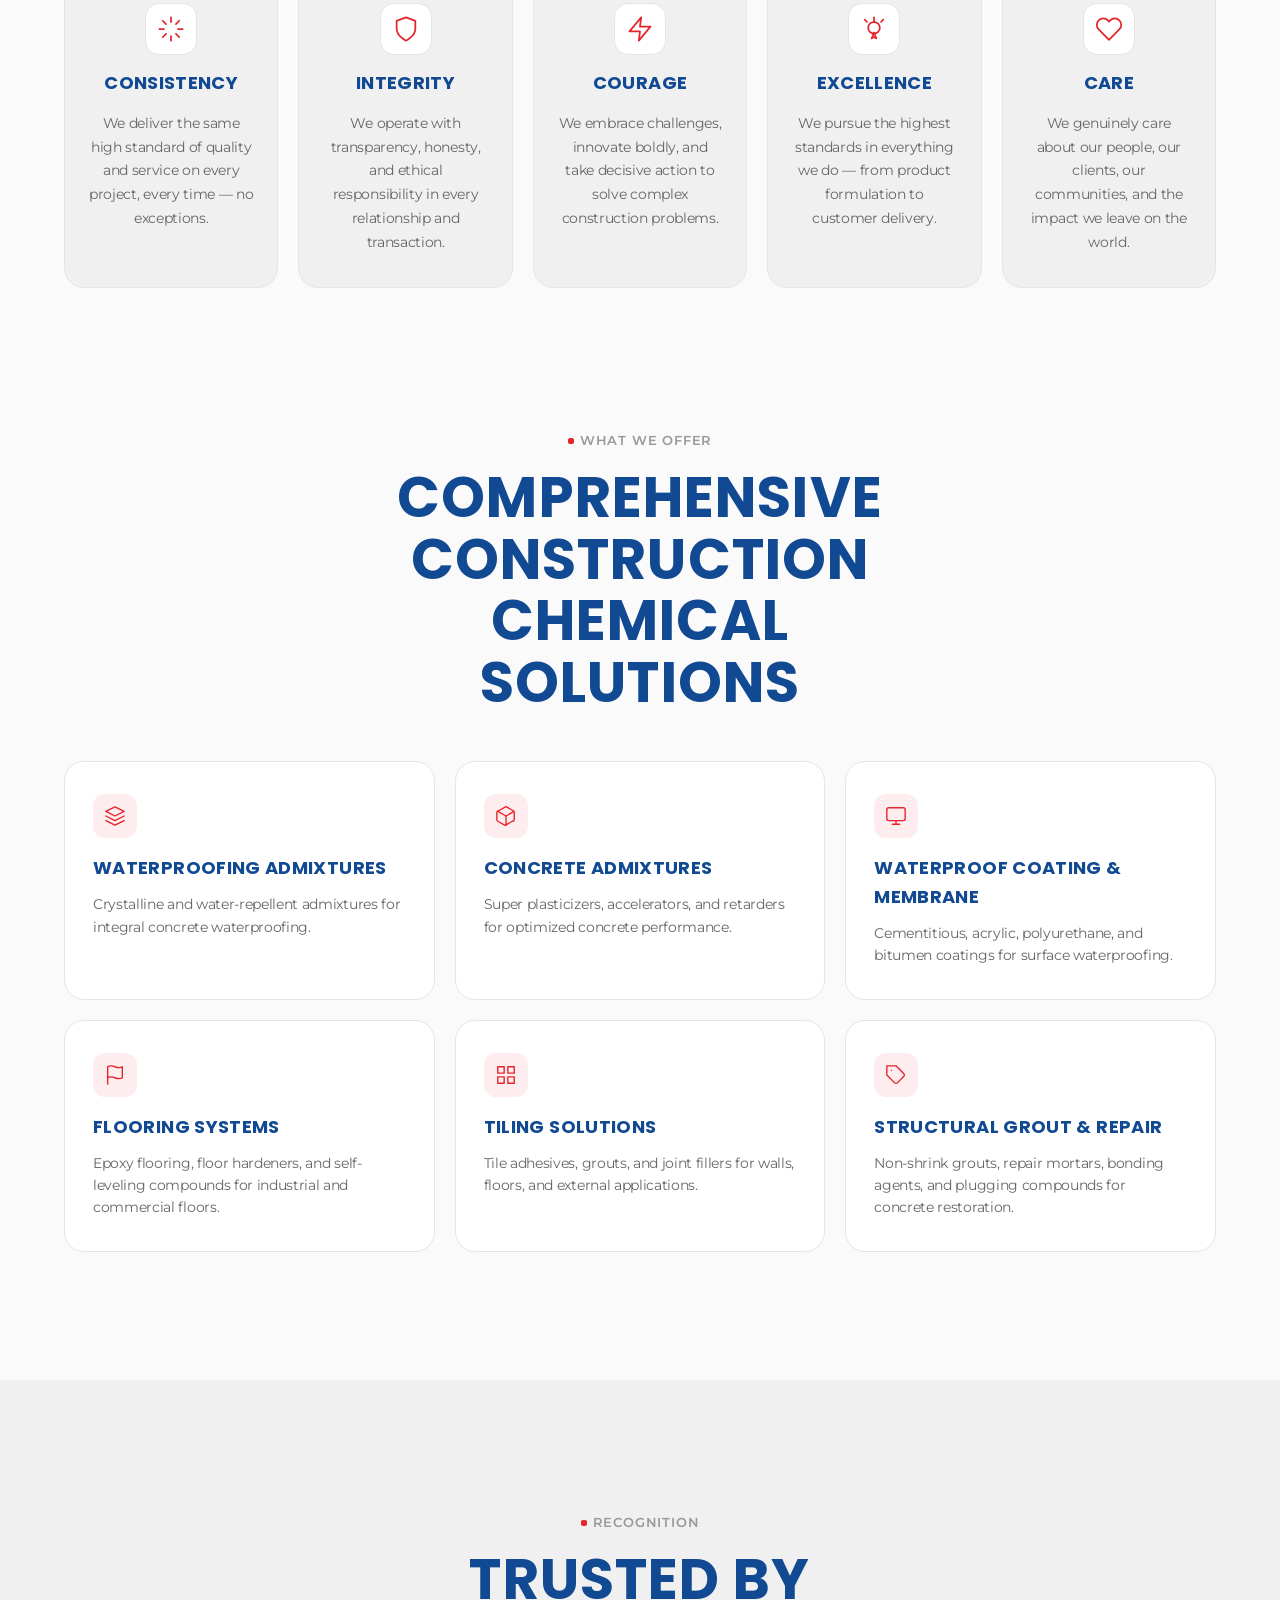
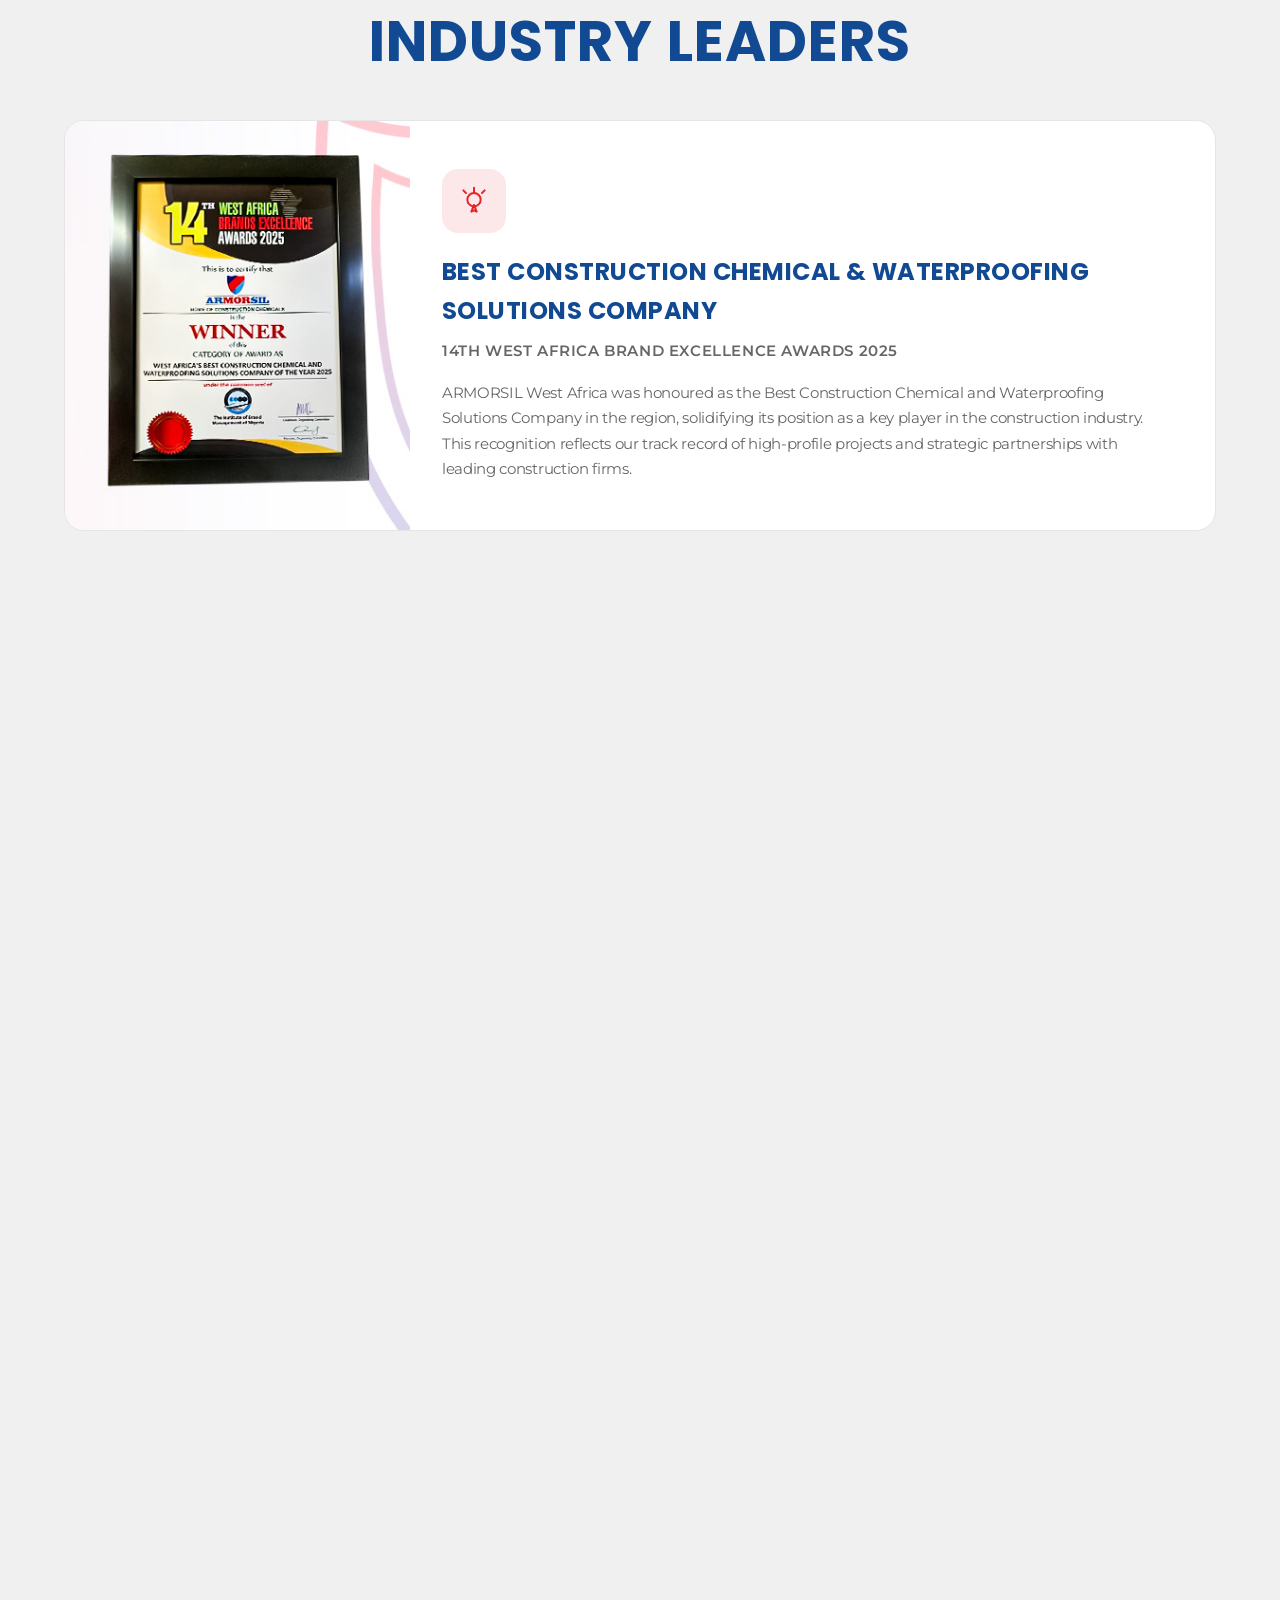
==== commit a7efb44d: "Reduce leadership section to 4 people in a responsive row: 2 directors, GM, HR/BP" ====
--- a/about.html
+++ b/about.html
@@ -117,31 +117,17 @@
                 </div>
                 <div class="director-card reveal">
                     <div class="director-img">
-                        <img src="asset/armorsilwa-logo.png" alt="Director" loading="lazy">
-                    </div>
-                    <h3 class="director-name">Dr. Chuka K. Nwosu</h3>
-                    <p class="director-role">Director, Technical Services</p>
+                        <img src="asset/armorsilwa-logo.png" alt="General Manager" loading="lazy">
+                    </div>
+                    <h3 class="director-name">Engr. Ibrahim A. Suleiman</h3>
+                    <p class="director-role">General Manager</p>
                 </div>
                 <div class="director-card reveal">
                     <div class="director-img">
-                        <img src="asset/armorsilwa-logo.png" alt="Director" loading="lazy">
-                    </div>
-                    <h3 class="director-name">Alhaji Sani A. Yusuf</h3>
-                    <p class="director-role">Director, Business Development</p>
-                </div>
-                <div class="director-card reveal">
-                    <div class="director-img">
-                        <img src="asset/armorsilwa-logo.png" alt="Director" loading="lazy">
-                    </div>
-                    <h3 class="director-name">Mr. Adebola O. Ogunleye</h3>
-                    <p class="director-role">Director, Finance &amp; Administration</p>
-                </div>
-                <div class="director-card reveal">
-                    <div class="director-img">
-                        <img src="asset/armorsilwa-logo.png" alt="Director" loading="lazy">
-                    </div>
-                    <h3 class="director-name">Engr. Grace I. Mohammed</h3>
-                    <p class="director-role">Director, Projects &amp; Quality Assurance</p>
+                        <img src="asset/armorsilwa-logo.png" alt="HR" loading="lazy">
+                    </div>
+                    <h3 class="director-name">Ms. Chioma O. Eze</h3>
+                    <p class="director-role">HR &amp; Business Partner</p>
                 </div>
             </div>
         </div>
--- a/css/about.css
+++ b/css/about.css
@@ -137,9 +137,21 @@
 
 .directors-grid {
     display: grid;
-    grid-template-columns: repeat(3, 1fr);
+    grid-template-columns: repeat(4, 1fr);
     gap: 28px;
     margin-top: 48px;
+}
+
+@media (max-width: 900px) {
+    .directors-grid {
+        grid-template-columns: repeat(2, 1fr);
+    }
+}
+
+@media (max-width: 500px) {
+    .directors-grid {
+        grid-template-columns: 1fr;
+    }
 }
 
 .director-card {
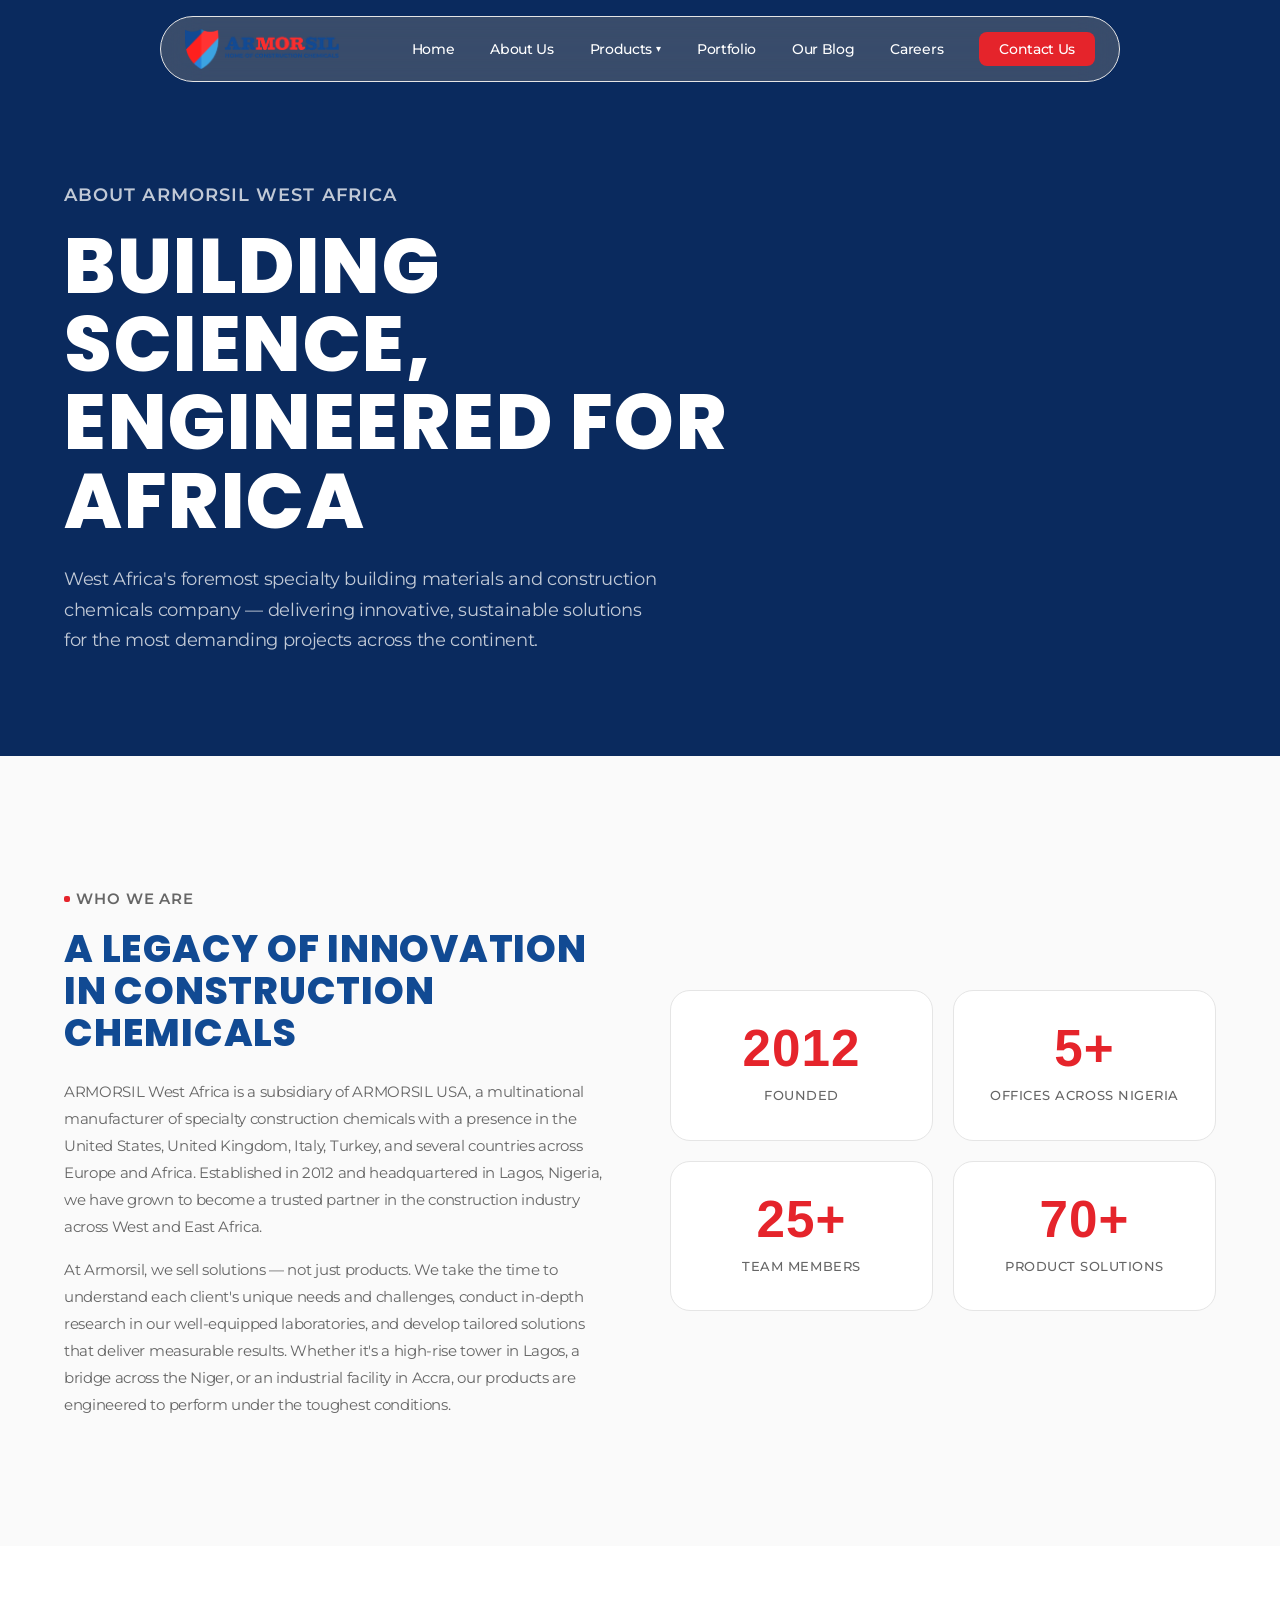
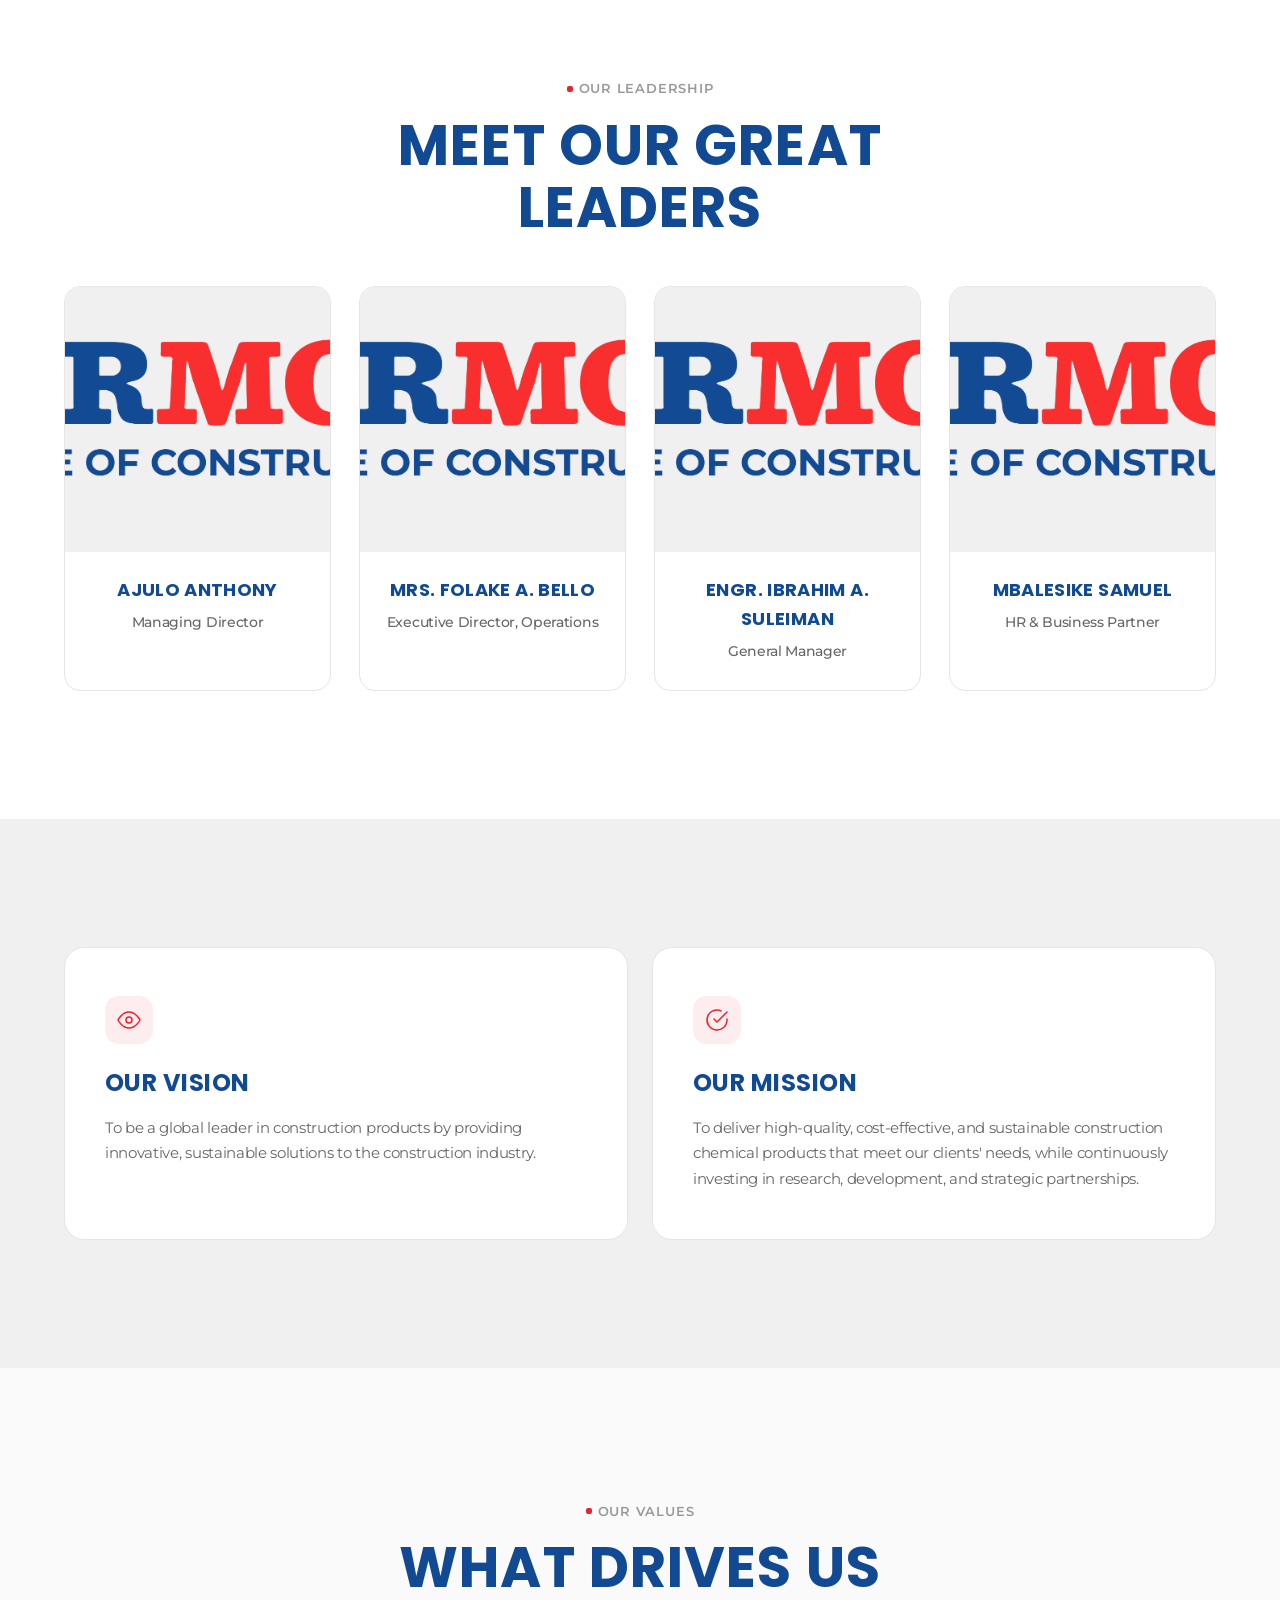
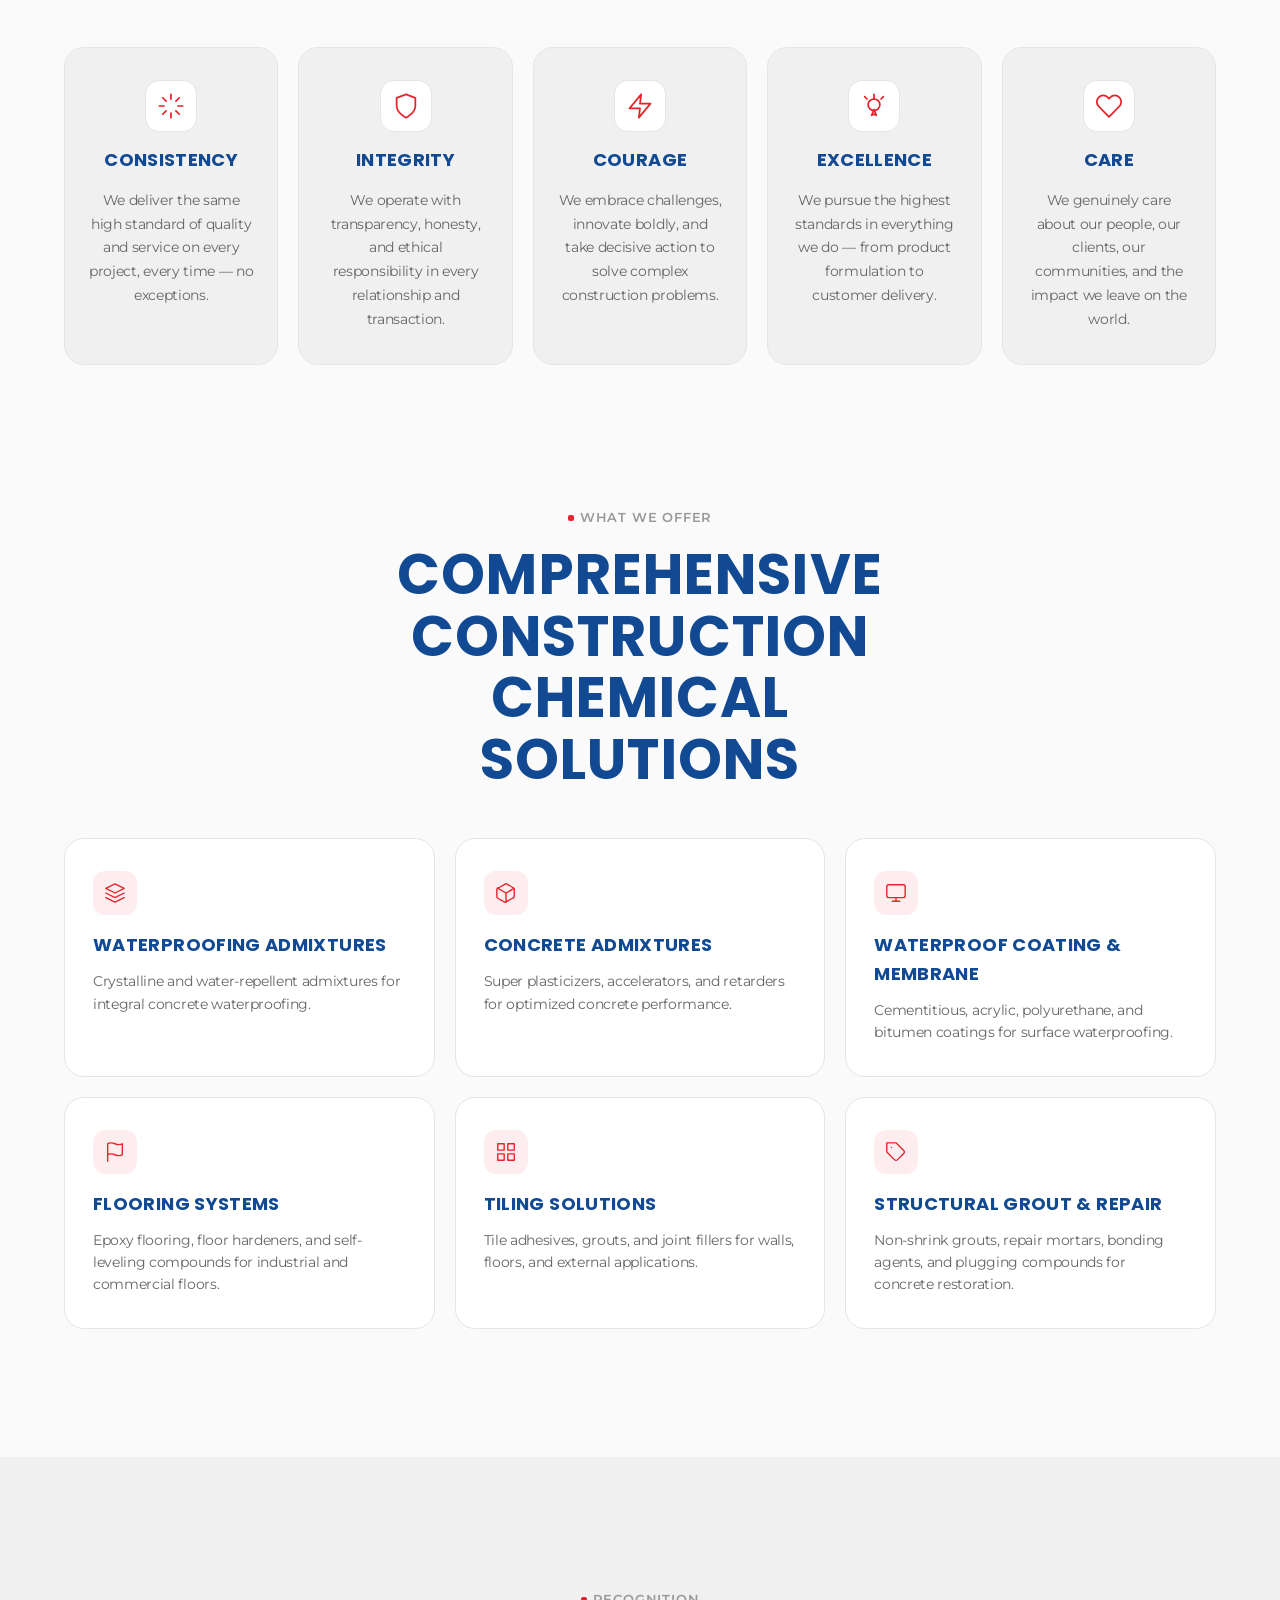
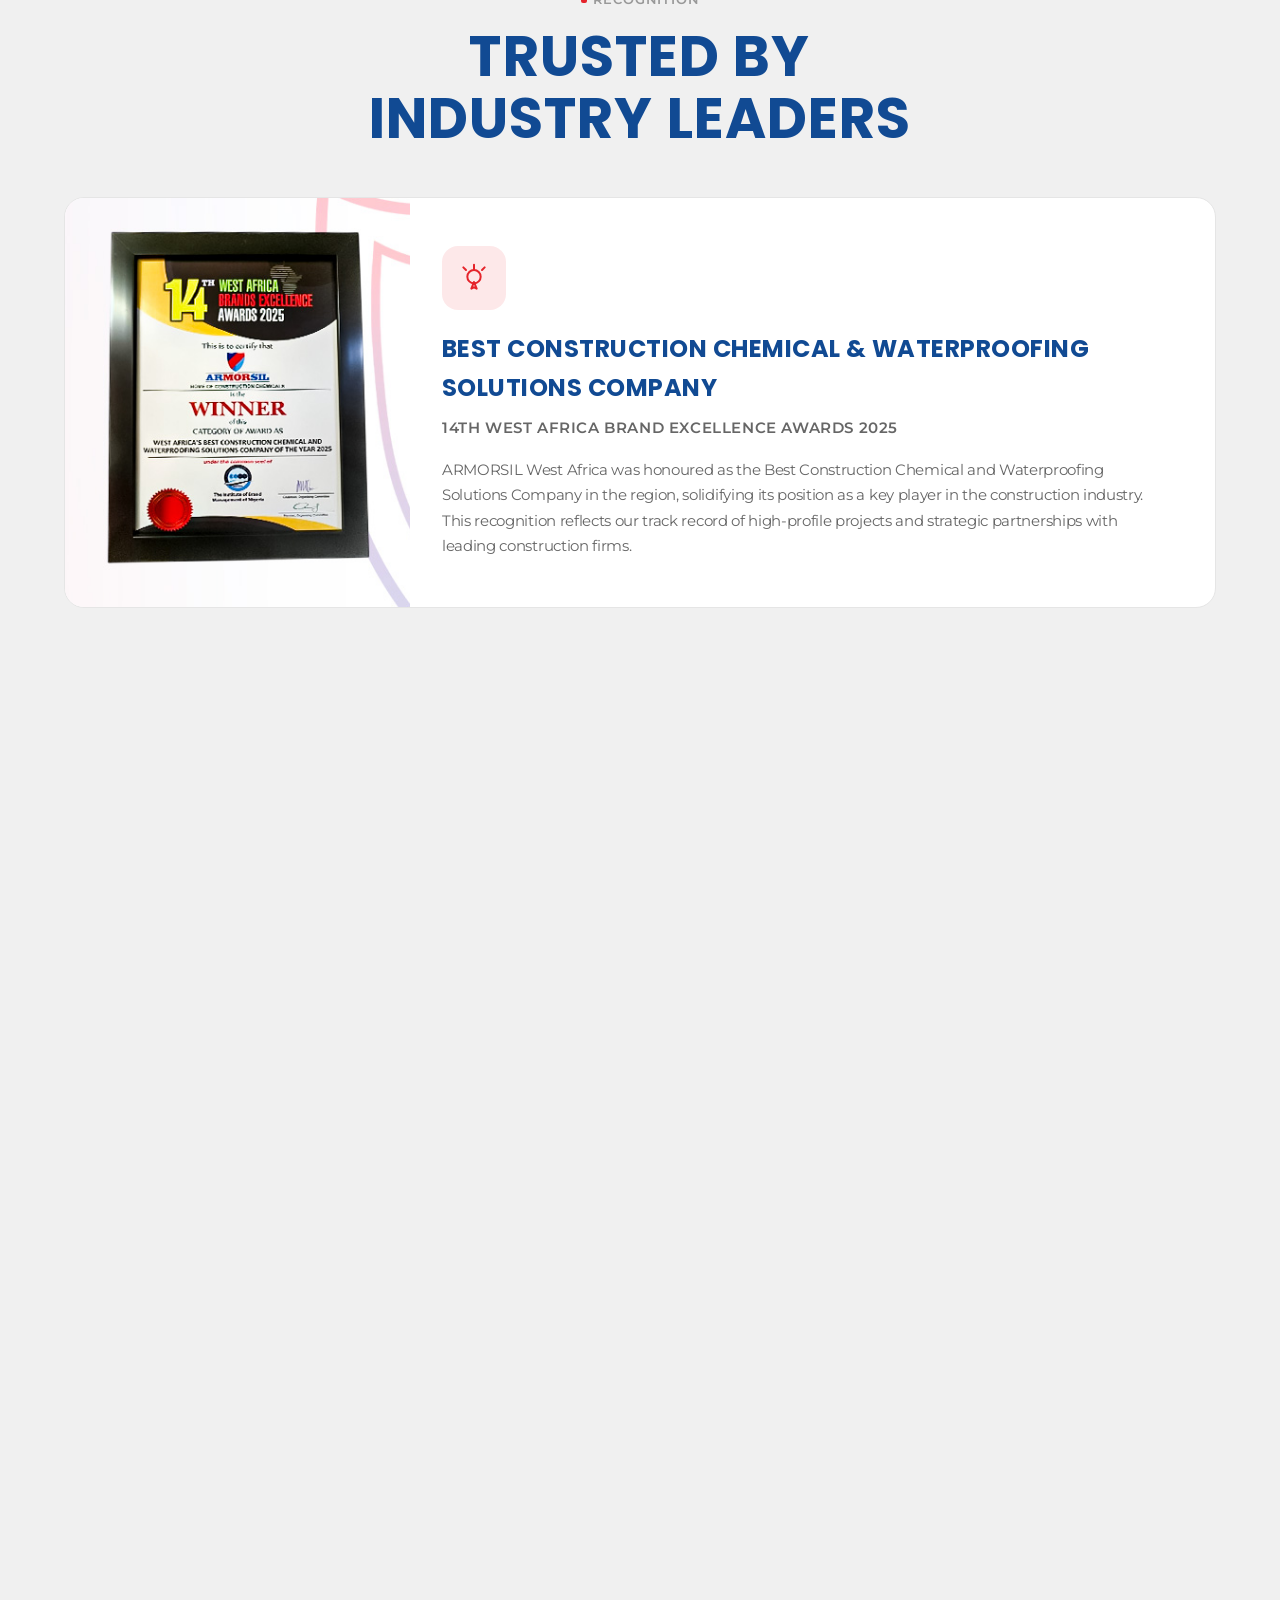
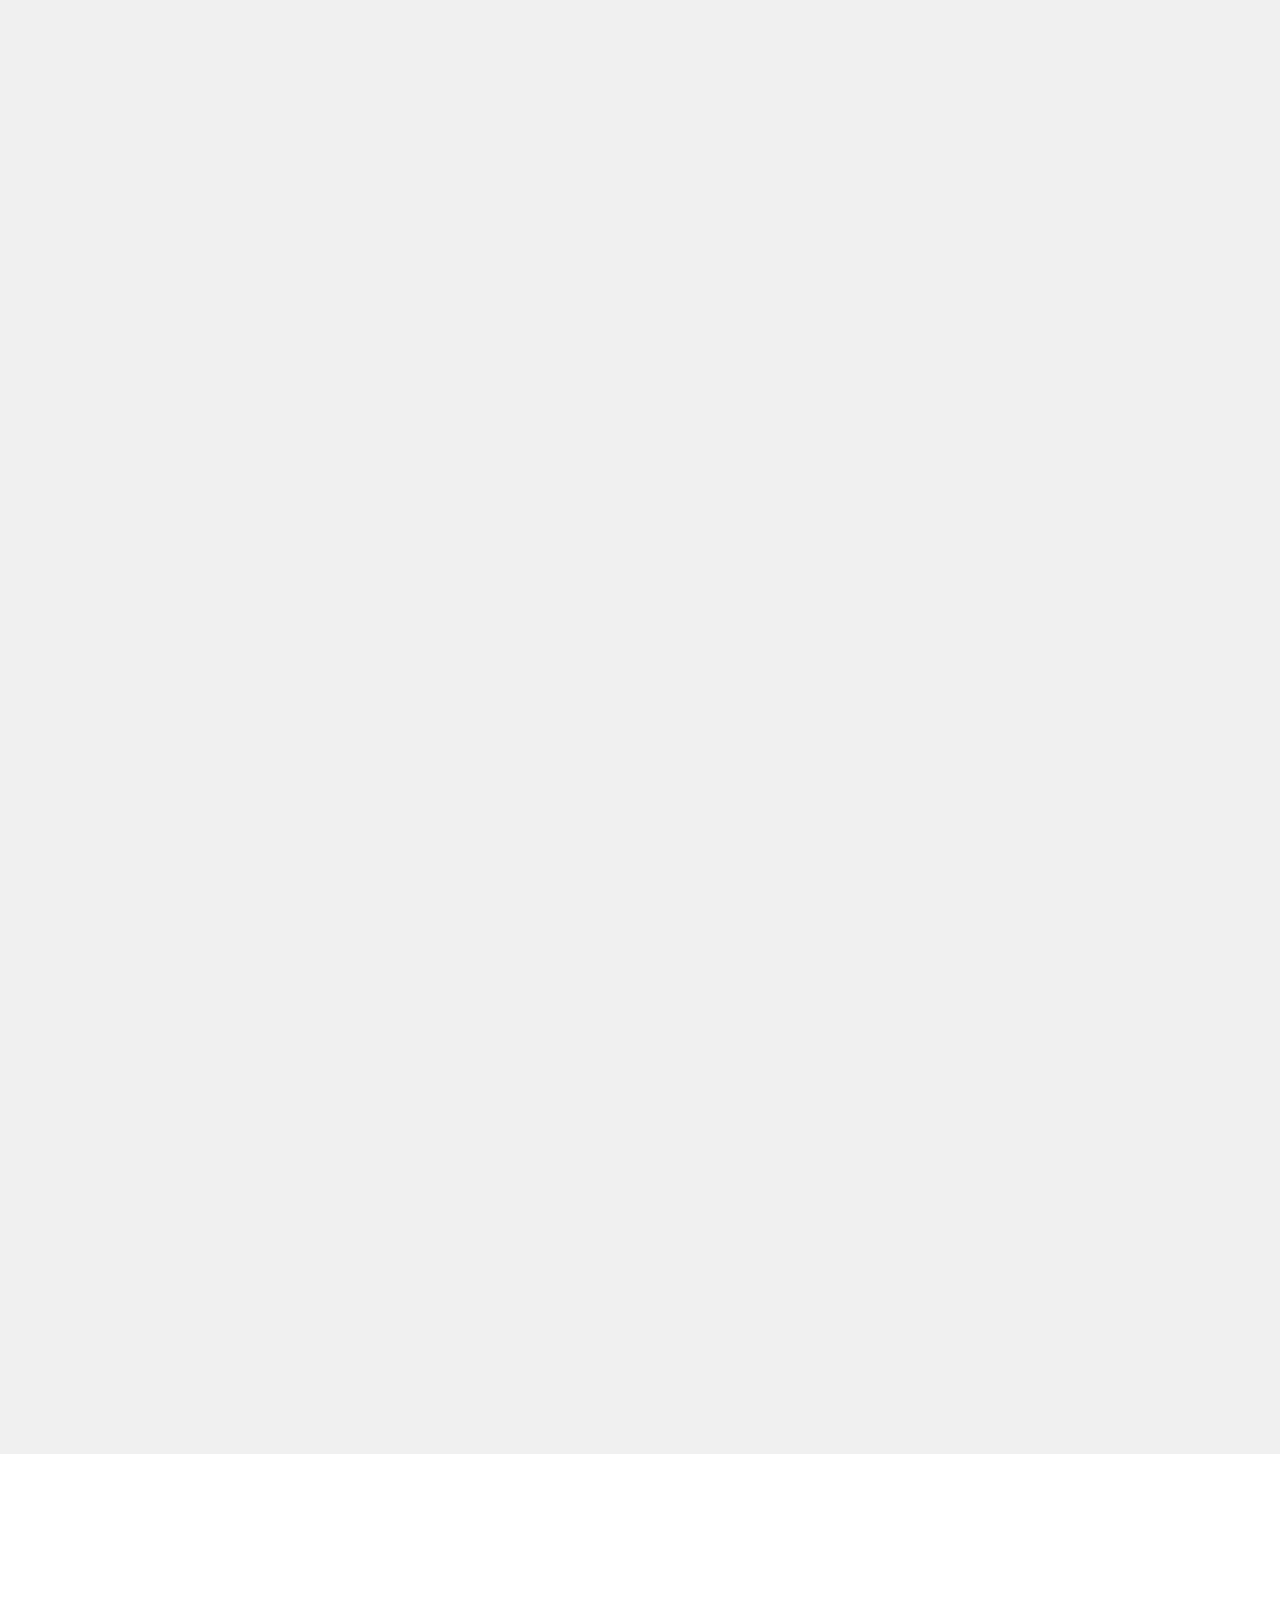
==== commit 562cf727: "Update leadership: rectangular image cards, Ajulo Anthony as MD, Mbalesike Samuel as HR/BP" ====
--- a/about.html
+++ b/about.html
@@ -105,29 +105,37 @@
                     <div class="director-img">
                         <img src="asset/armorsilwa-logo.png" alt="Director" loading="lazy">
                     </div>
-                    <h3 class="director-name">Chief Engr. John O. Adewale</h3>
-                    <p class="director-role">Managing Director</p>
+                    <div class="director-card-body">
+                        <h3 class="director-name">Ajulo Anthony</h3>
+                        <p class="director-role">Managing Director</p>
+                    </div>
                 </div>
                 <div class="director-card reveal">
                     <div class="director-img">
                         <img src="asset/armorsilwa-logo.png" alt="Director" loading="lazy">
                     </div>
-                    <h3 class="director-name">Mrs. Folake A. Bello</h3>
-                    <p class="director-role">Executive Director, Operations</p>
+                    <div class="director-card-body">
+                        <h3 class="director-name">Mrs. Folake A. Bello</h3>
+                        <p class="director-role">Executive Director, Operations</p>
+                    </div>
                 </div>
                 <div class="director-card reveal">
                     <div class="director-img">
                         <img src="asset/armorsilwa-logo.png" alt="General Manager" loading="lazy">
                     </div>
-                    <h3 class="director-name">Engr. Ibrahim A. Suleiman</h3>
-                    <p class="director-role">General Manager</p>
+                    <div class="director-card-body">
+                        <h3 class="director-name">Engr. Ibrahim A. Suleiman</h3>
+                        <p class="director-role">General Manager</p>
+                    </div>
                 </div>
                 <div class="director-card reveal">
                     <div class="director-img">
                         <img src="asset/armorsilwa-logo.png" alt="HR" loading="lazy">
                     </div>
-                    <h3 class="director-name">Ms. Chioma O. Eze</h3>
-                    <p class="director-role">HR &amp; Business Partner</p>
+                    <div class="director-card-body">
+                        <h3 class="director-name">Mbalesike Samuel</h3>
+                        <p class="director-role">HR &amp; Business Partner</p>
+                    </div>
                 </div>
             </div>
         </div>
--- a/css/about.css
+++ b/css/about.css
@@ -155,10 +155,10 @@
 }
 
 .director-card {
-    background: var(--surface);
-    border: 1px solid var(--border);
-    border-radius: 20px;
-    padding: 32px 24px 28px;
+    background: var(--white);
+    border: 1px solid var(--border);
+    border-radius: 16px;
+    overflow: hidden;
     text-align: center;
     transition: transform 0.3s cubic-bezier(0.22, 1, 0.36, 1),
                 box-shadow 0.3s ease,
@@ -172,17 +172,10 @@
 }
 
 .director-img {
-    width: 160px;
-    height: 160px;
-    border-radius: 50%;
+    width: 100%;
+    aspect-ratio: 1 / 1;
     overflow: hidden;
-    margin: 0 auto 20px;
-    border: 3px solid var(--border-light);
-    transition: border-color 0.3s;
-}
-
-.director-card:hover .director-img {
-    border-color: var(--accent);
+    background: var(--surface);
 }
 
 .director-img img {
@@ -190,6 +183,10 @@
     height: 100%;
     object-fit: cover;
     display: block;
+}
+
+.director-card-body {
+    padding: 24px 20px 28px;
 }
 
 .director-name {
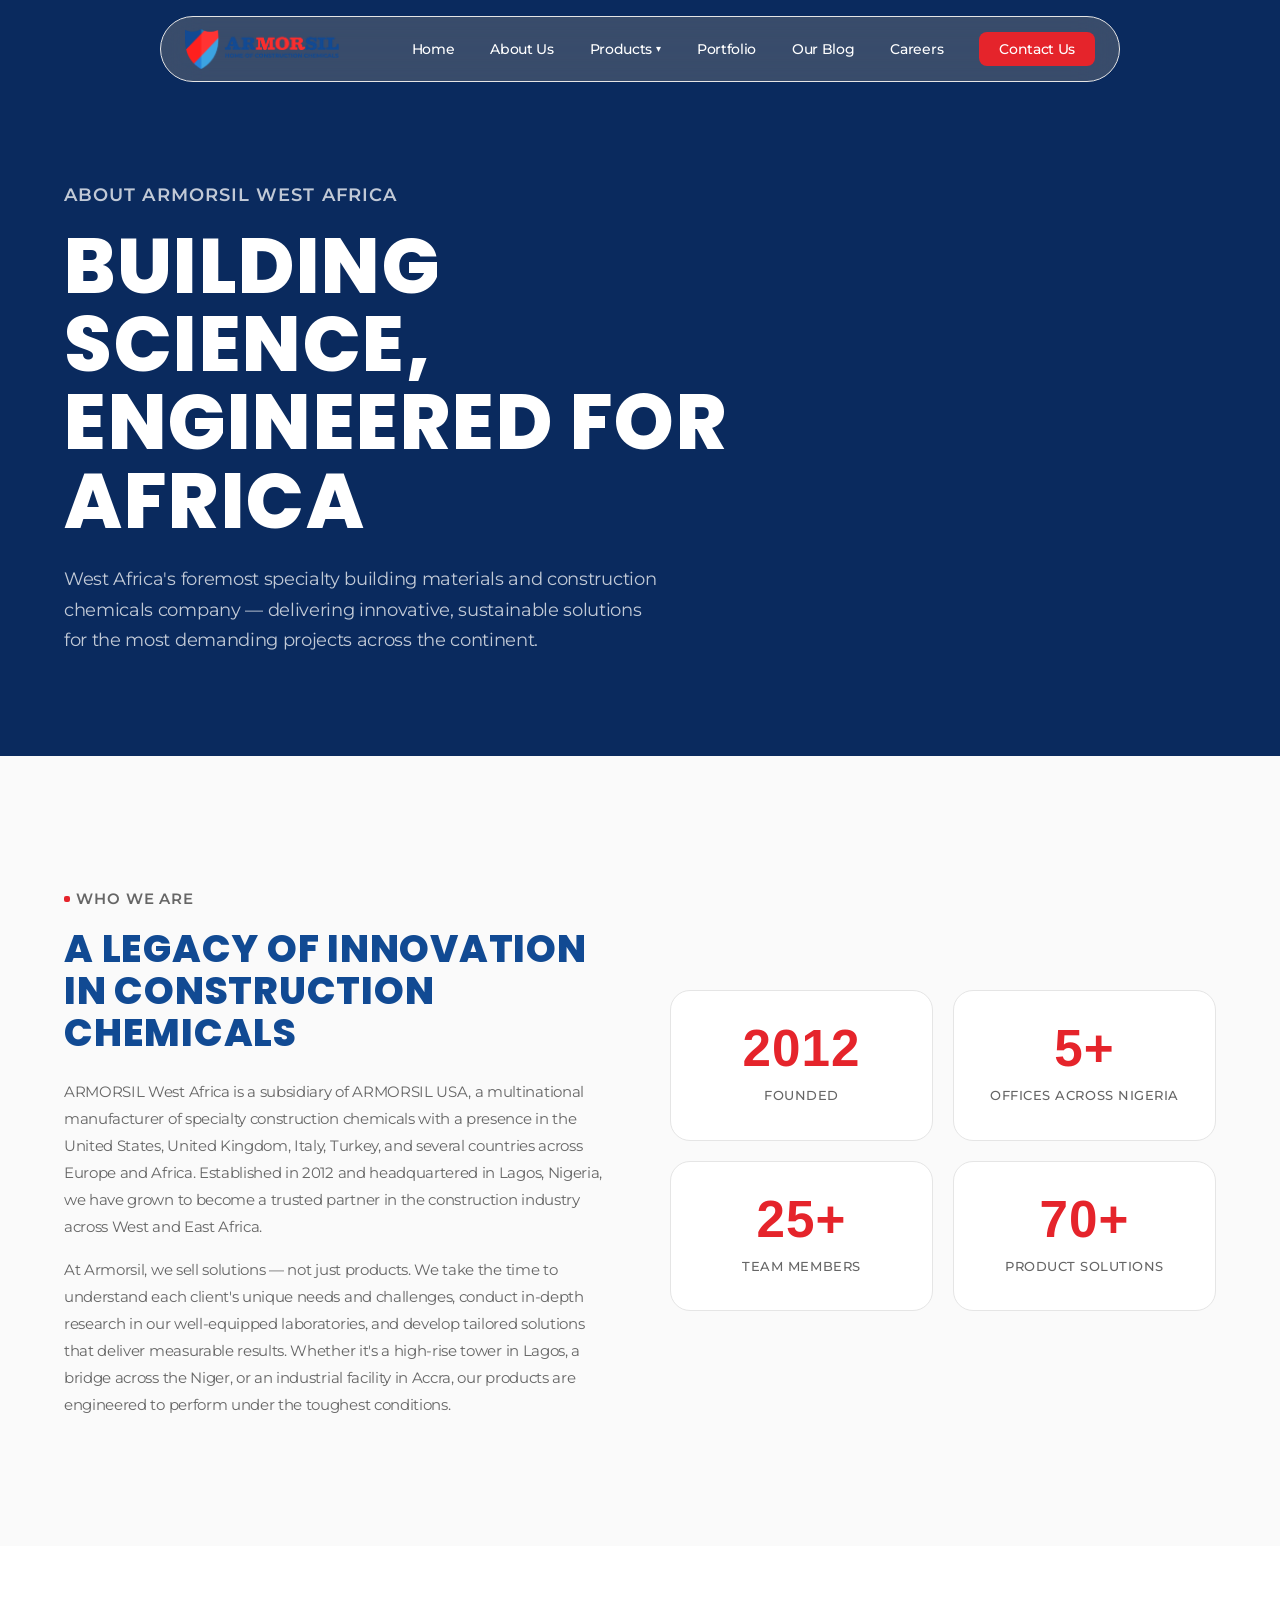
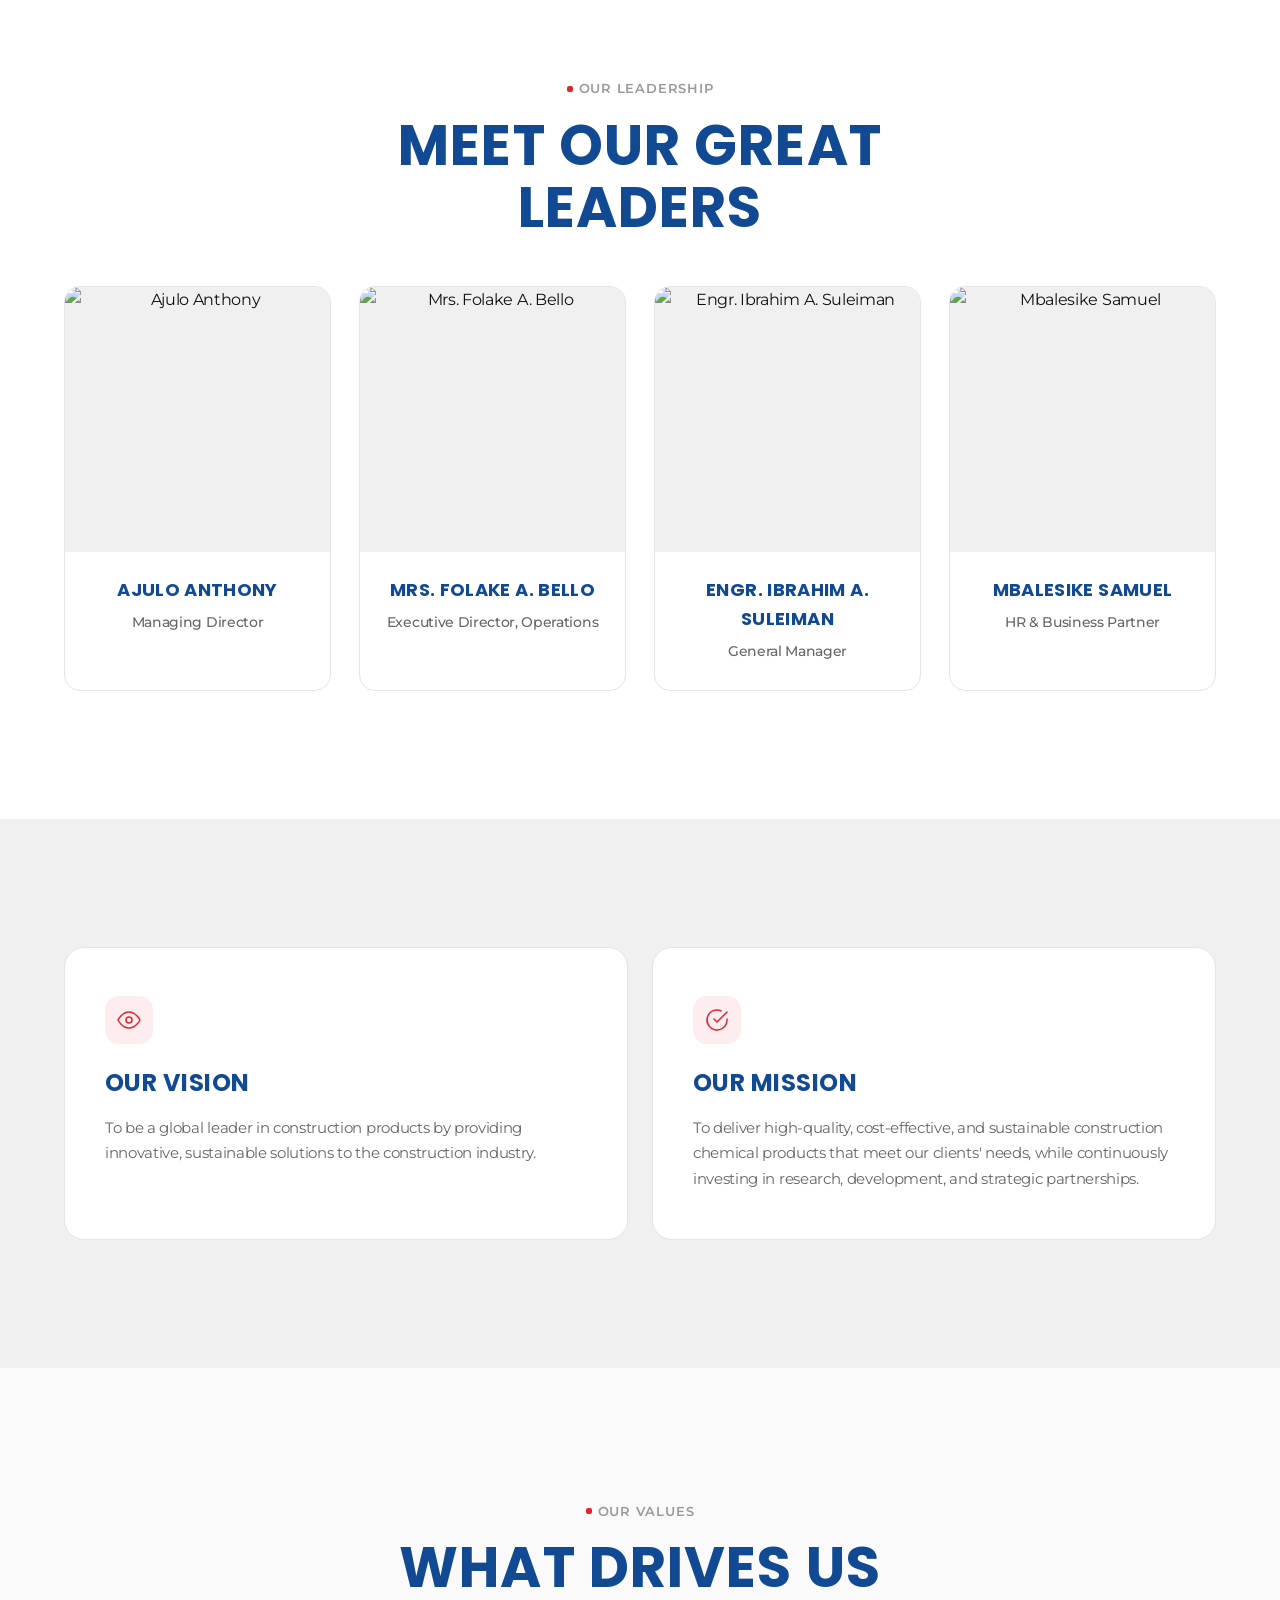
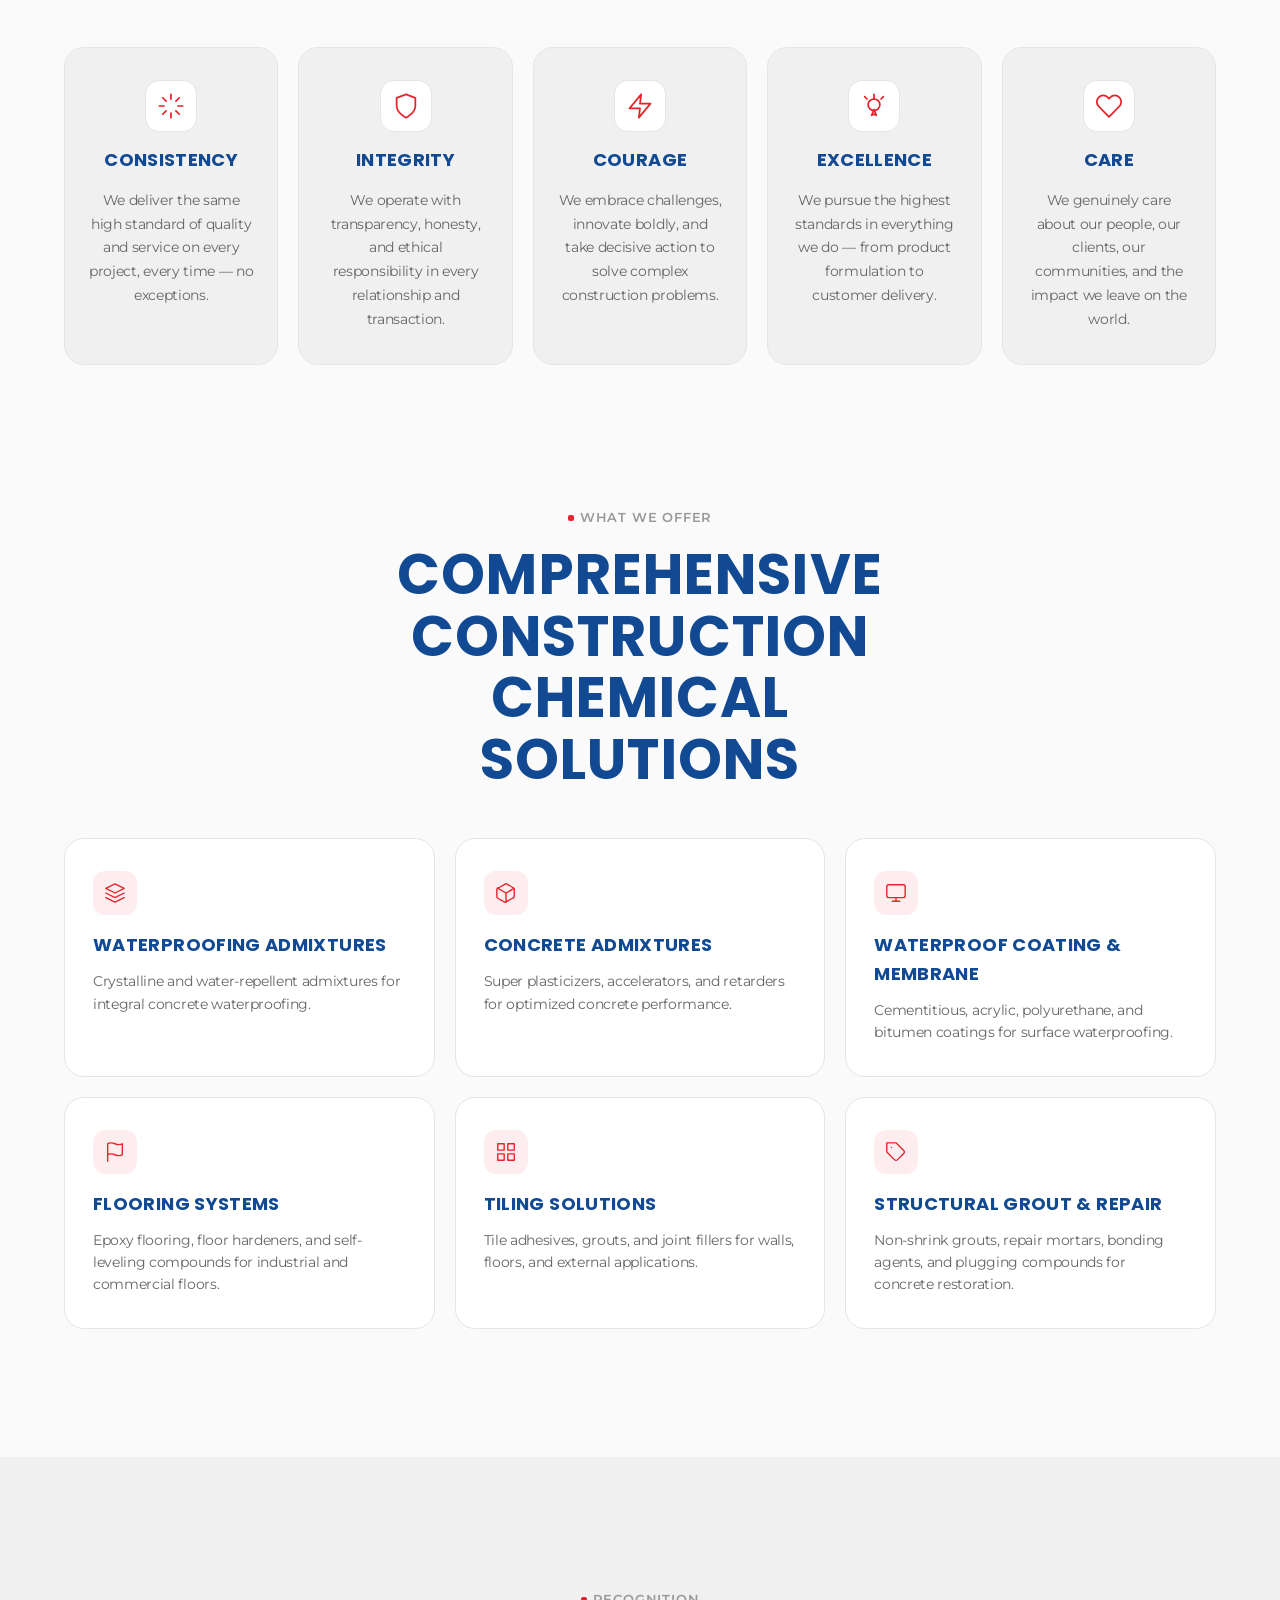
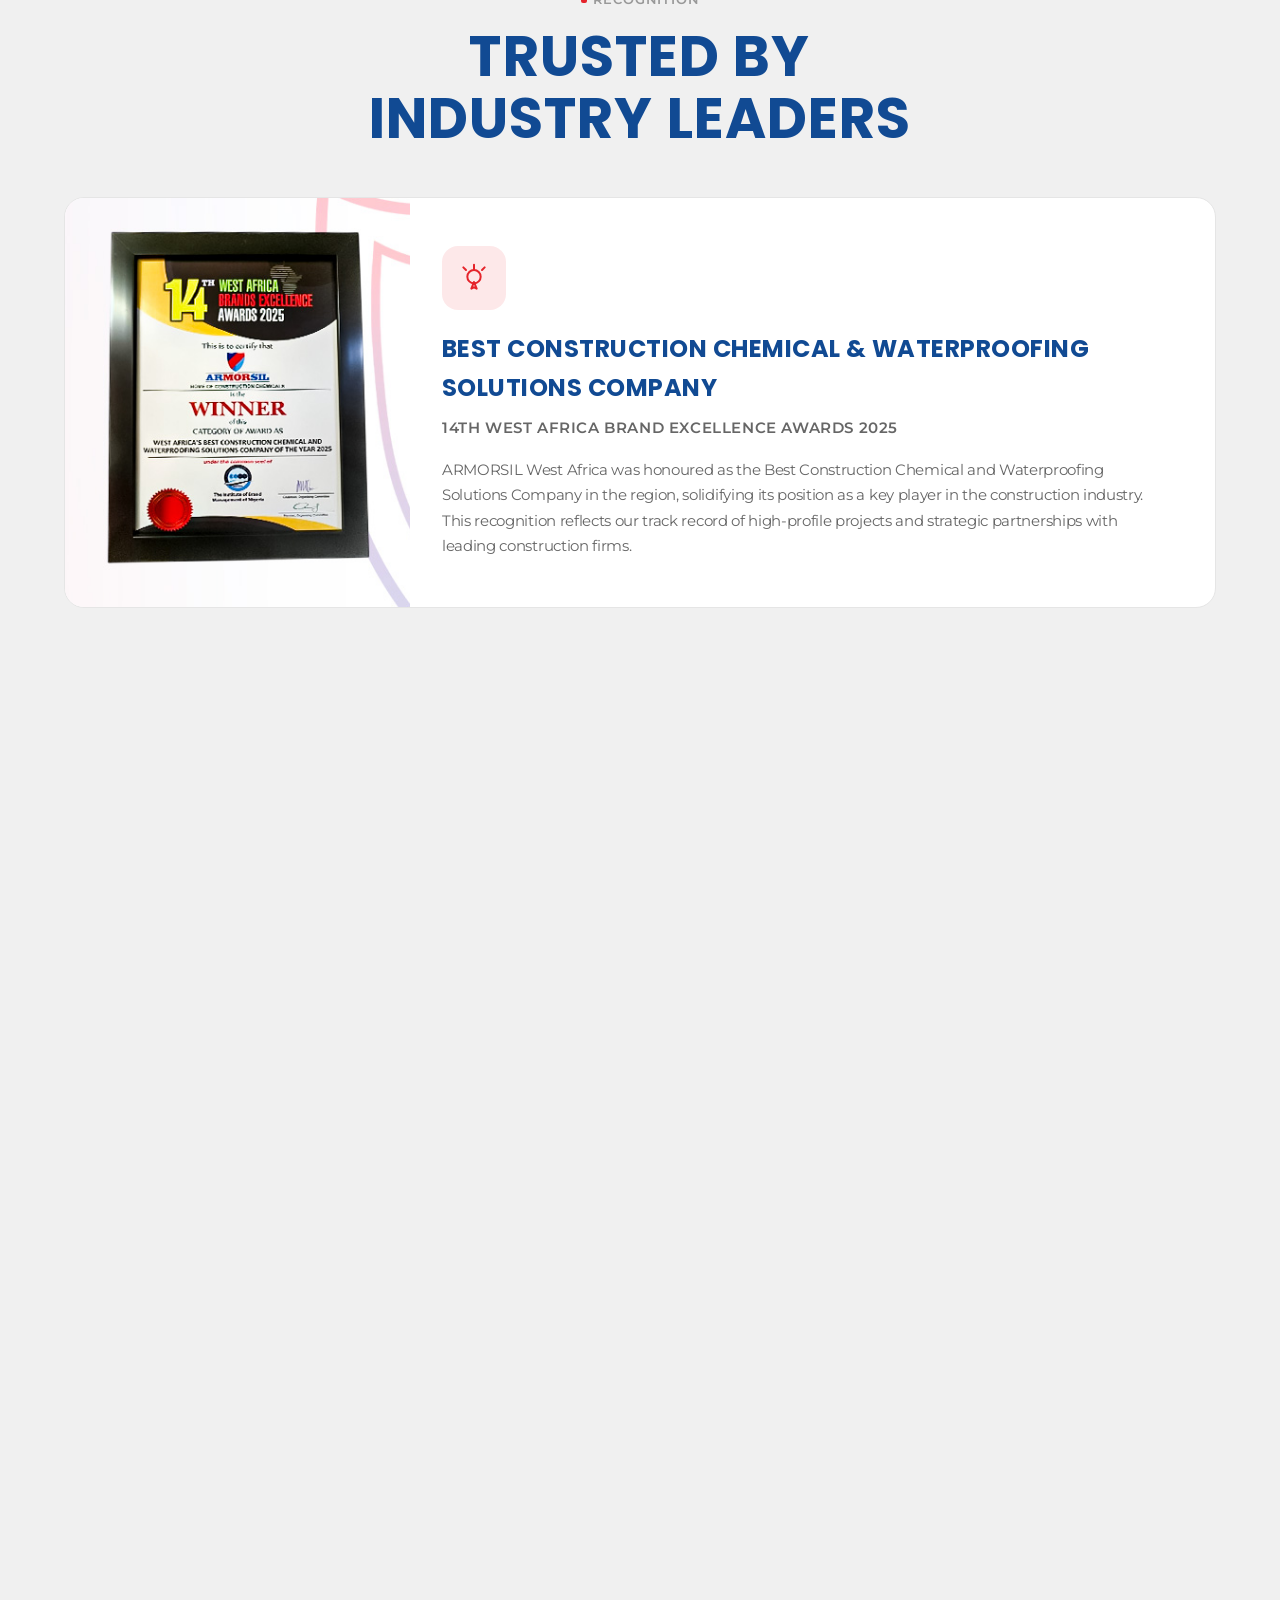
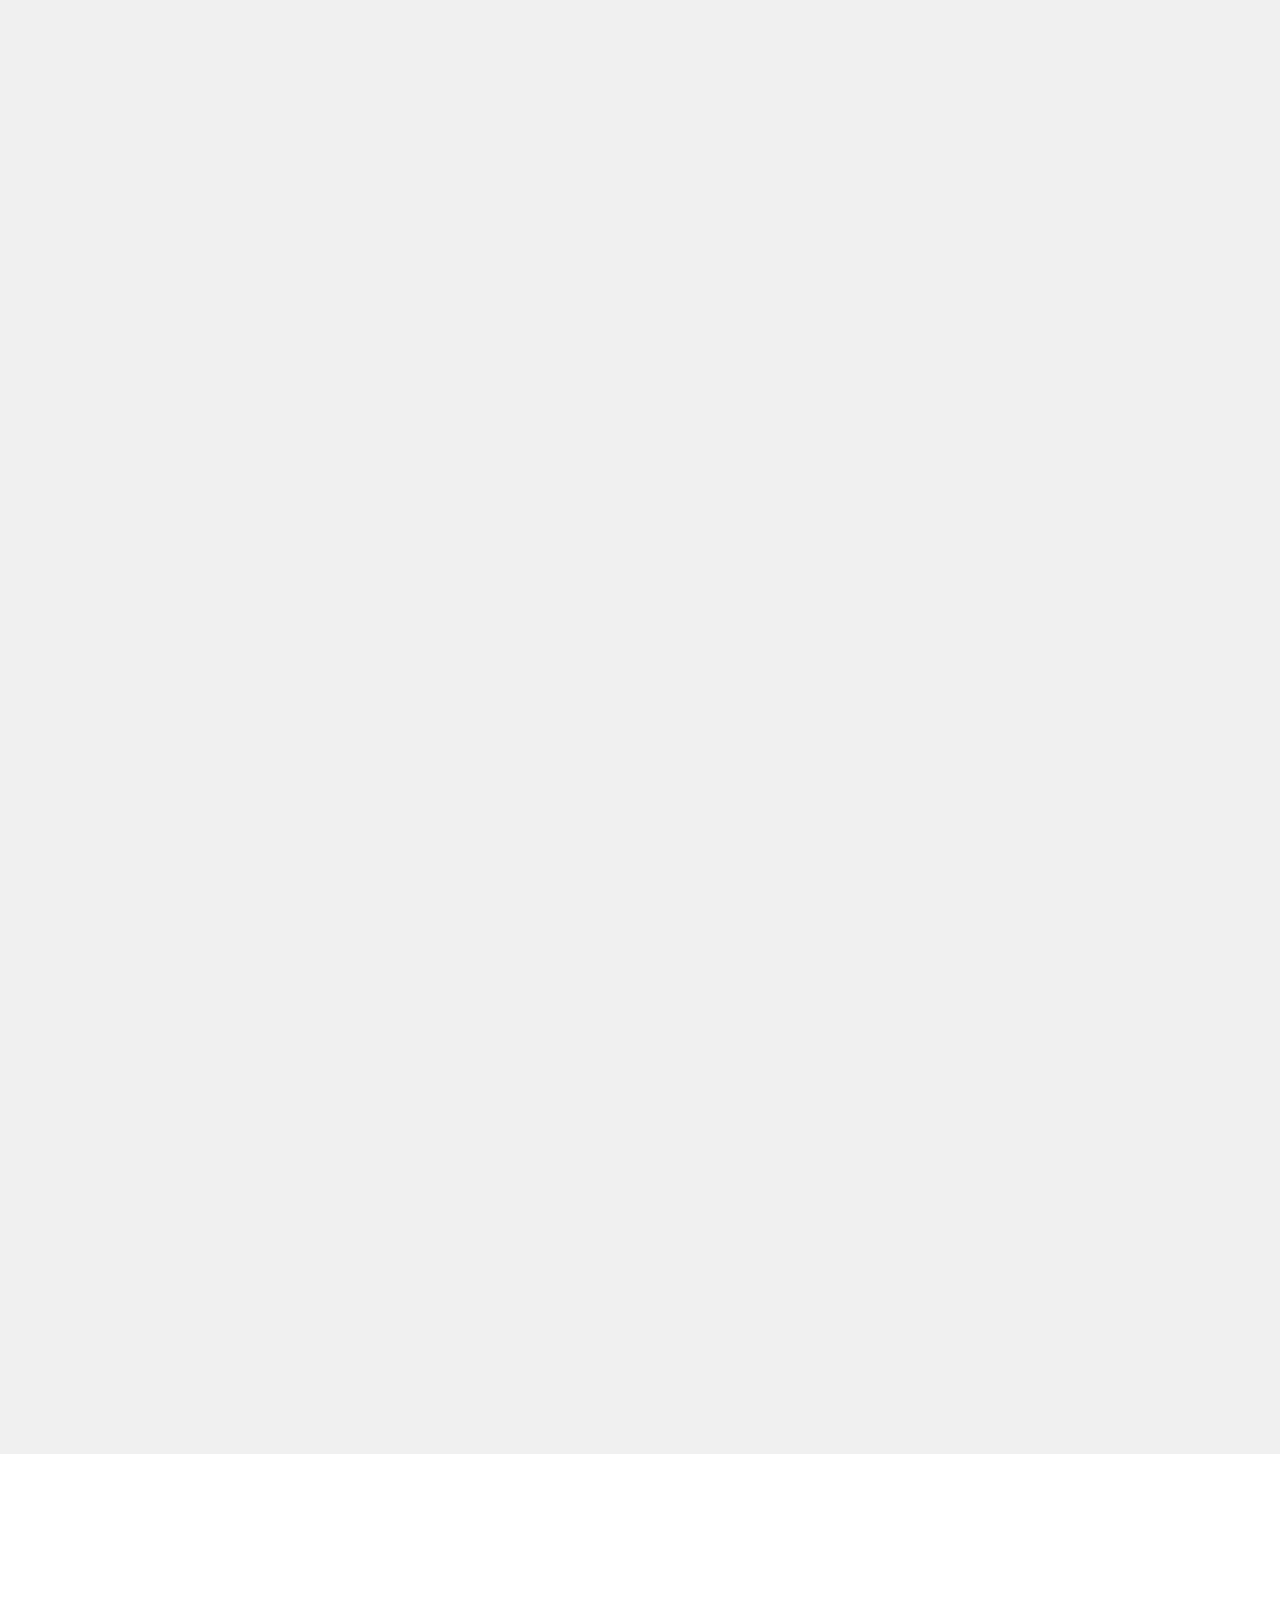
==== commit 03606012: "Set leader images for all 4 director cards" ====
--- a/about.html
+++ b/about.html
@@ -103,7 +103,7 @@
             <div class="directors-grid">
                 <div class="director-card reveal">
                     <div class="director-img">
-                        <img src="asset/armorsilwa-logo.png" alt="Director" loading="lazy">
+                        <img src="asset/Leader1.jpeg" alt="Ajulo Anthony" loading="lazy">
                     </div>
                     <div class="director-card-body">
                         <h3 class="director-name">Ajulo Anthony</h3>
@@ -112,7 +112,7 @@
                 </div>
                 <div class="director-card reveal">
                     <div class="director-img">
-                        <img src="asset/armorsilwa-logo.png" alt="Director" loading="lazy">
+                        <img src="asset/Leader2.jpeg" alt="Mrs. Folake A. Bello" loading="lazy">
                     </div>
                     <div class="director-card-body">
                         <h3 class="director-name">Mrs. Folake A. Bello</h3>
@@ -121,7 +121,7 @@
                 </div>
                 <div class="director-card reveal">
                     <div class="director-img">
-                        <img src="asset/armorsilwa-logo.png" alt="General Manager" loading="lazy">
+                        <img src="asset/Leader3.jpeg" alt="Engr. Ibrahim A. Suleiman" loading="lazy">
                     </div>
                     <div class="director-card-body">
                         <h3 class="director-name">Engr. Ibrahim A. Suleiman</h3>
@@ -130,7 +130,7 @@
                 </div>
                 <div class="director-card reveal">
                     <div class="director-img">
-                        <img src="asset/armorsilwa-logo.png" alt="HR" loading="lazy">
+                        <img src="asset/Leader4.jpeg" alt="Mbalesike Samuel" loading="lazy">
                     </div>
                     <div class="director-card-body">
                         <h3 class="director-name">Mbalesike Samuel</h3>
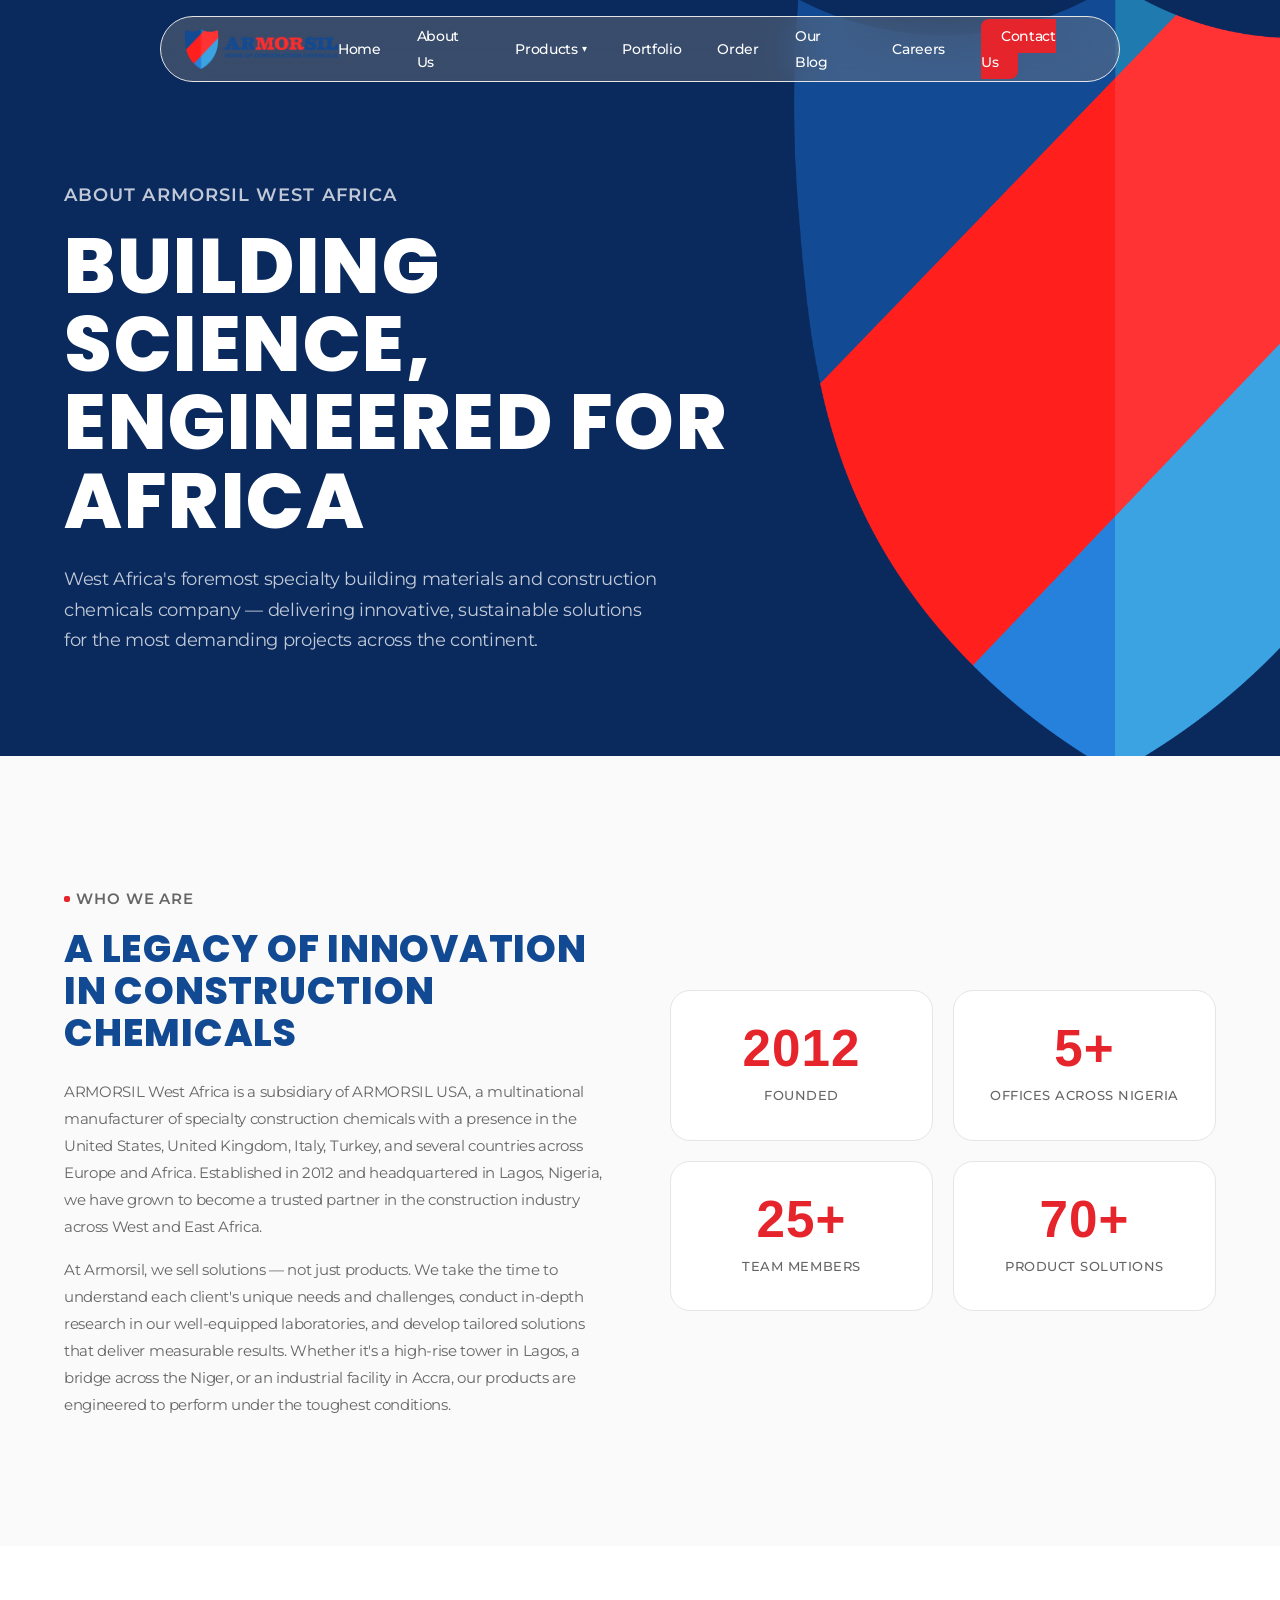
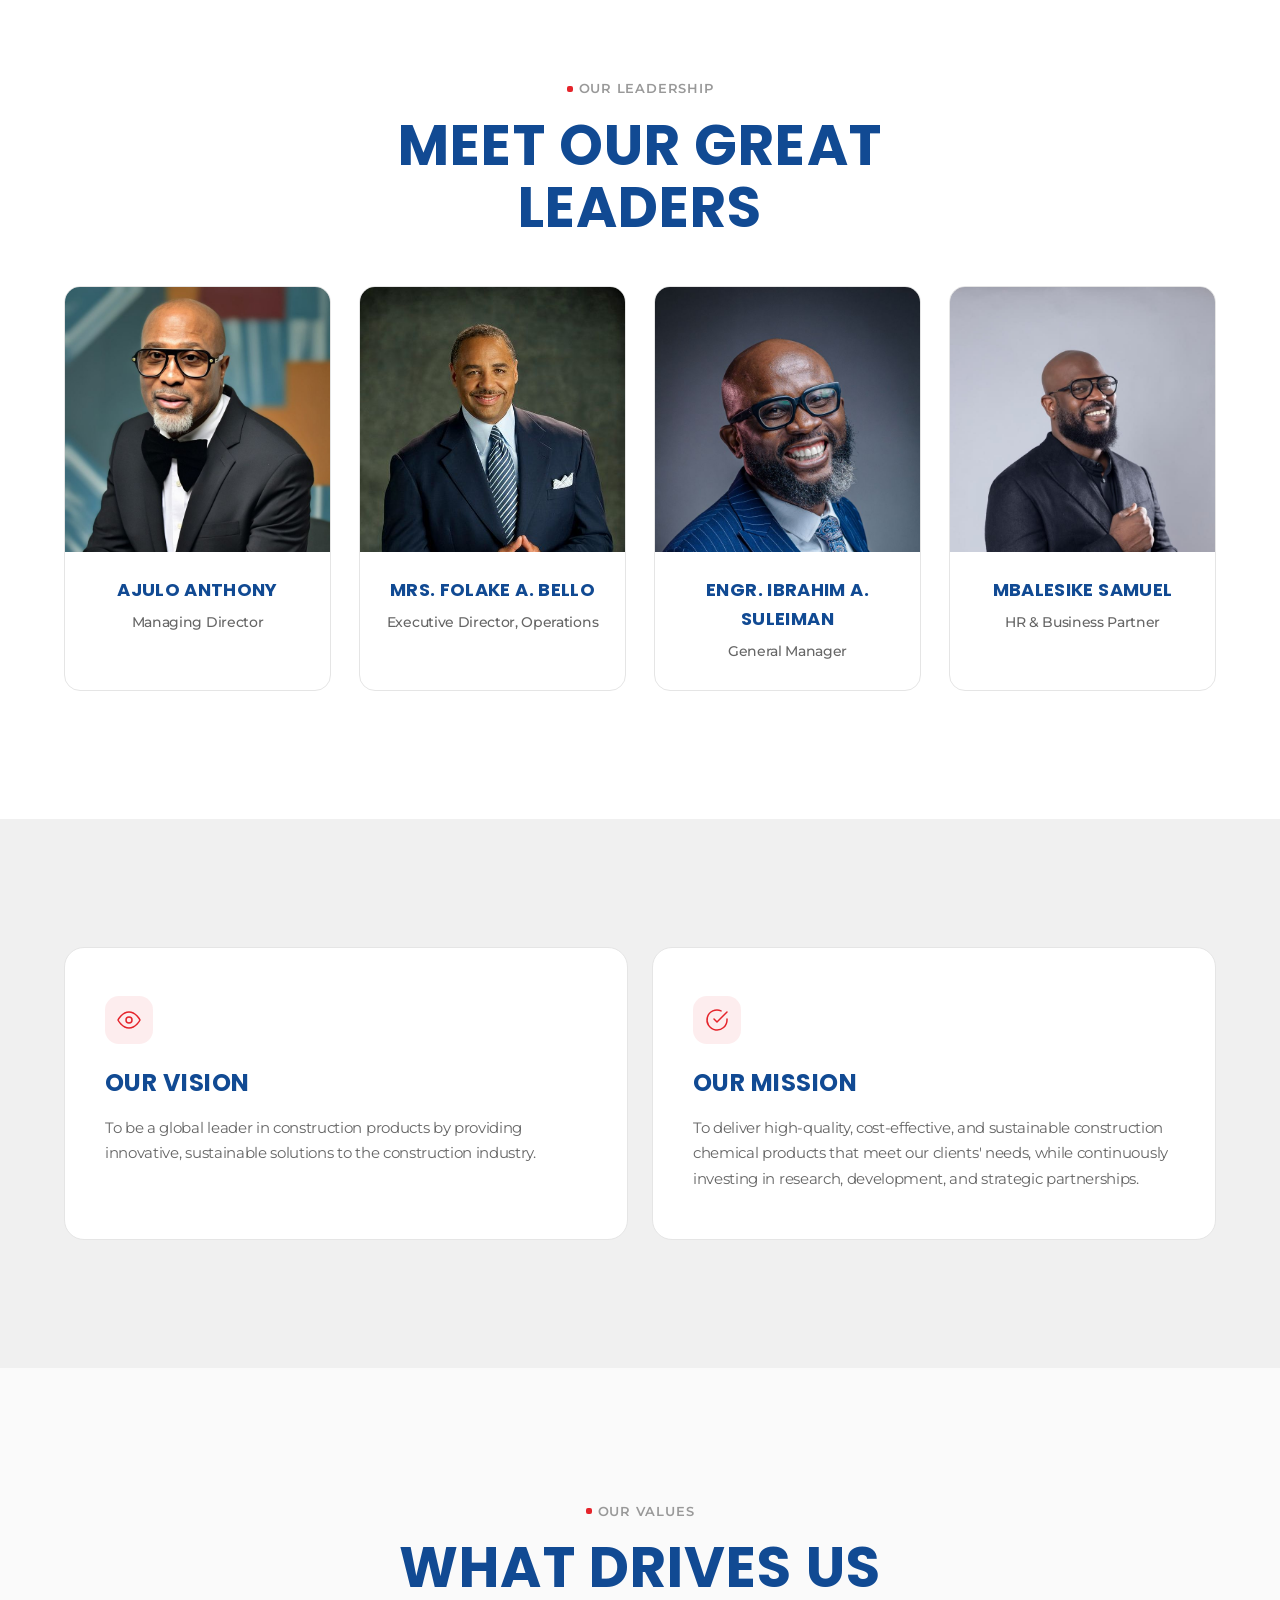
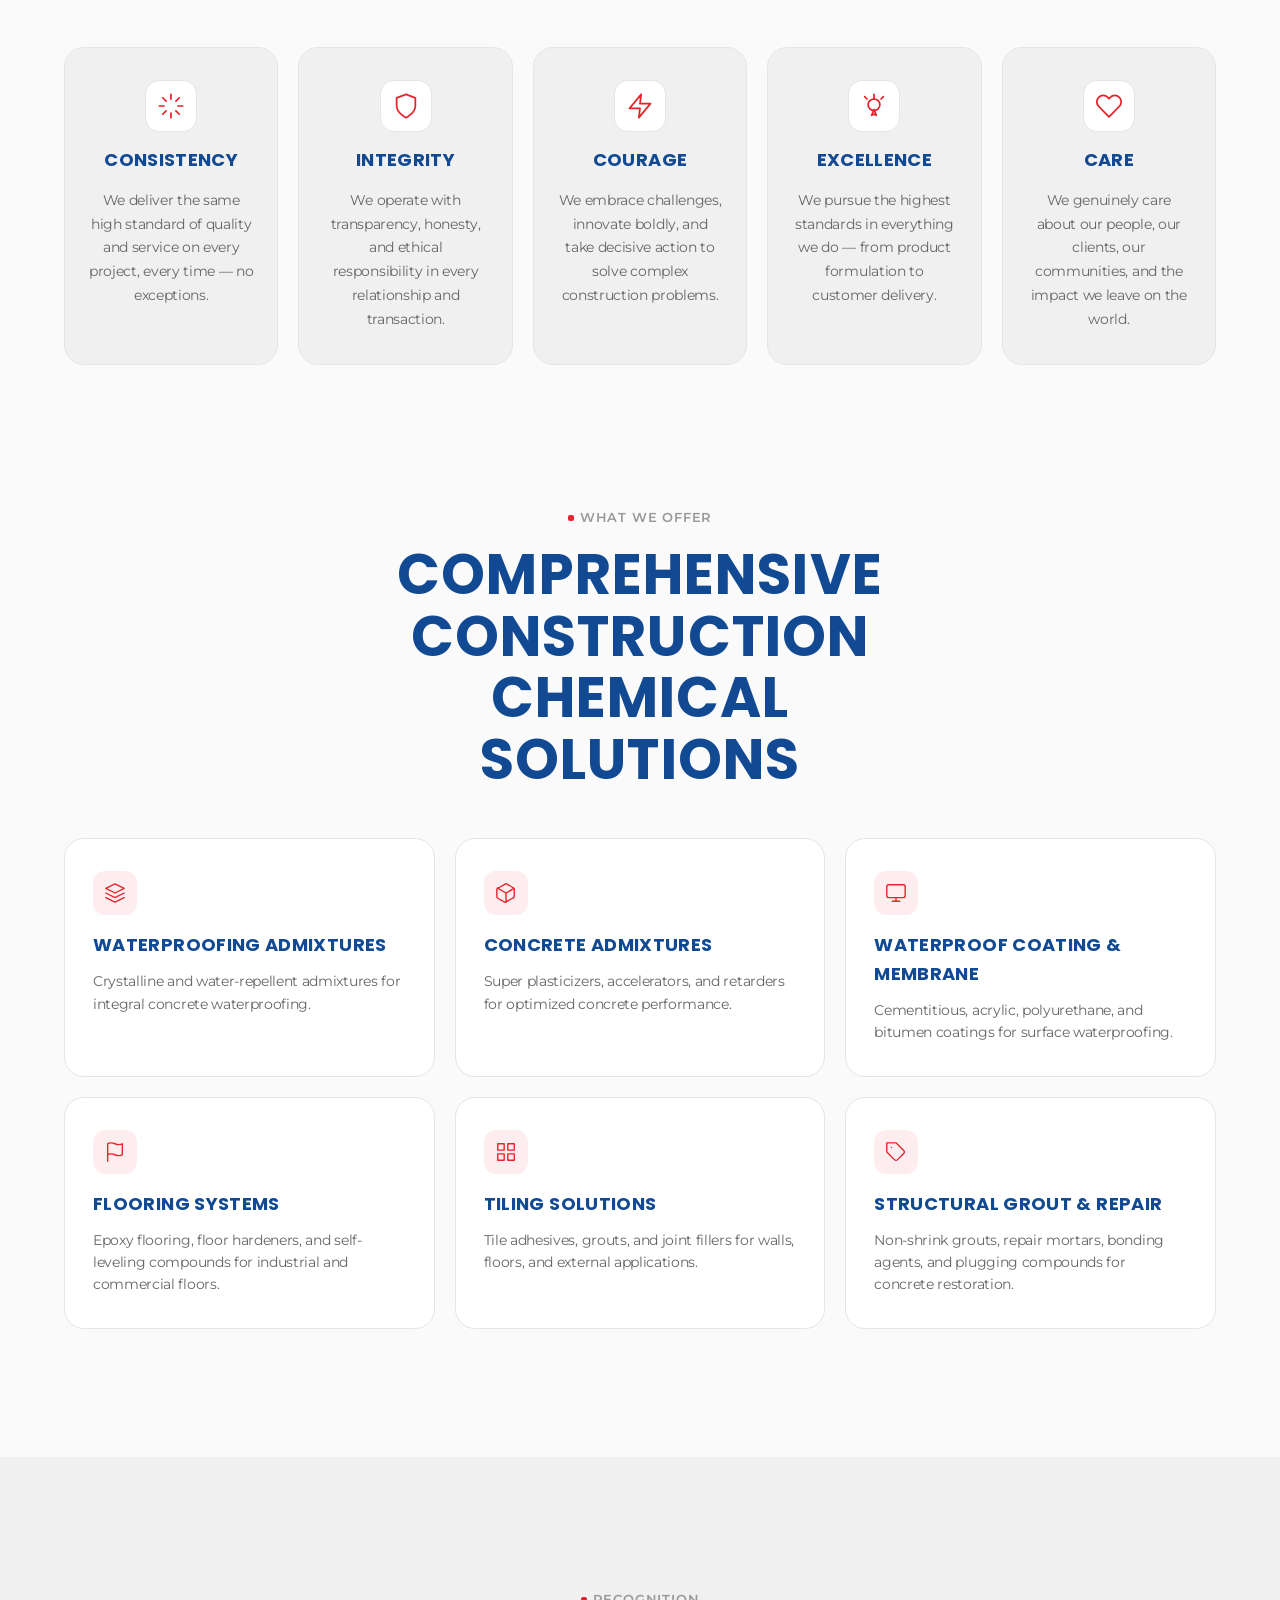
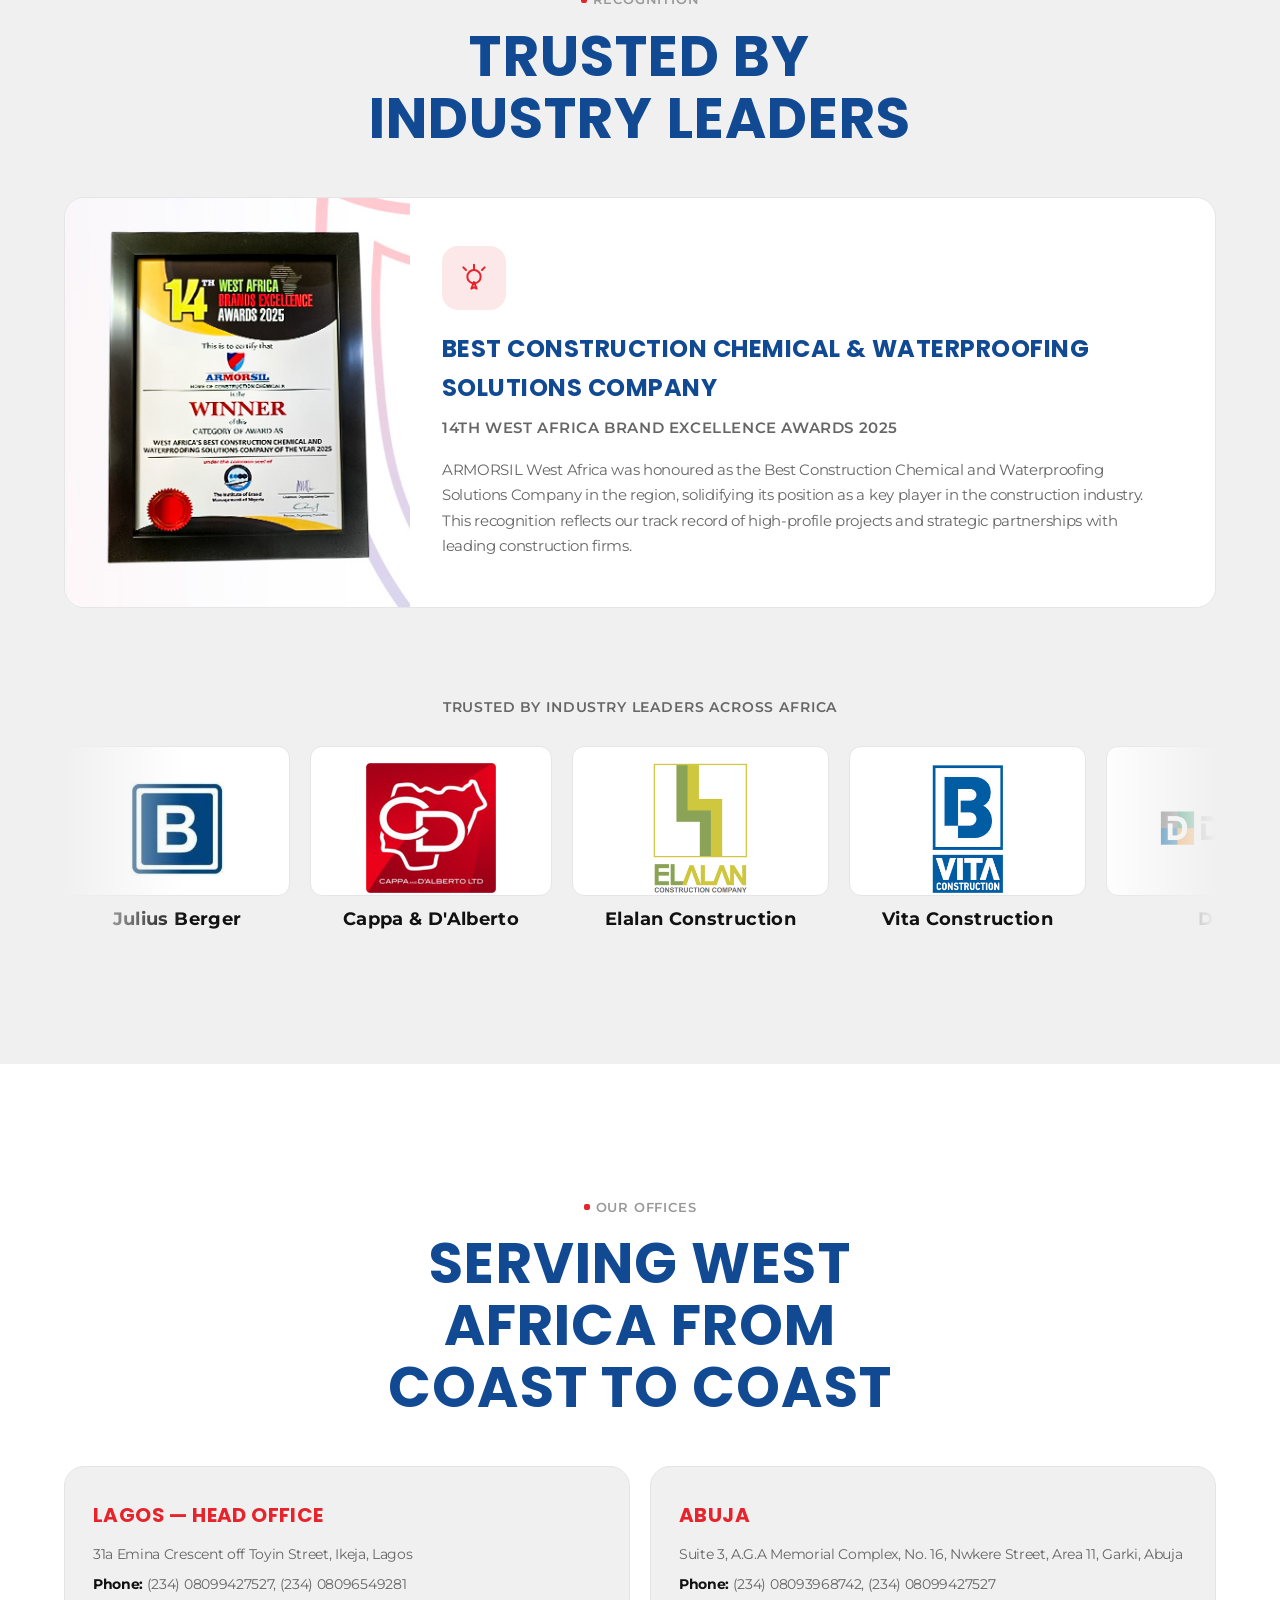
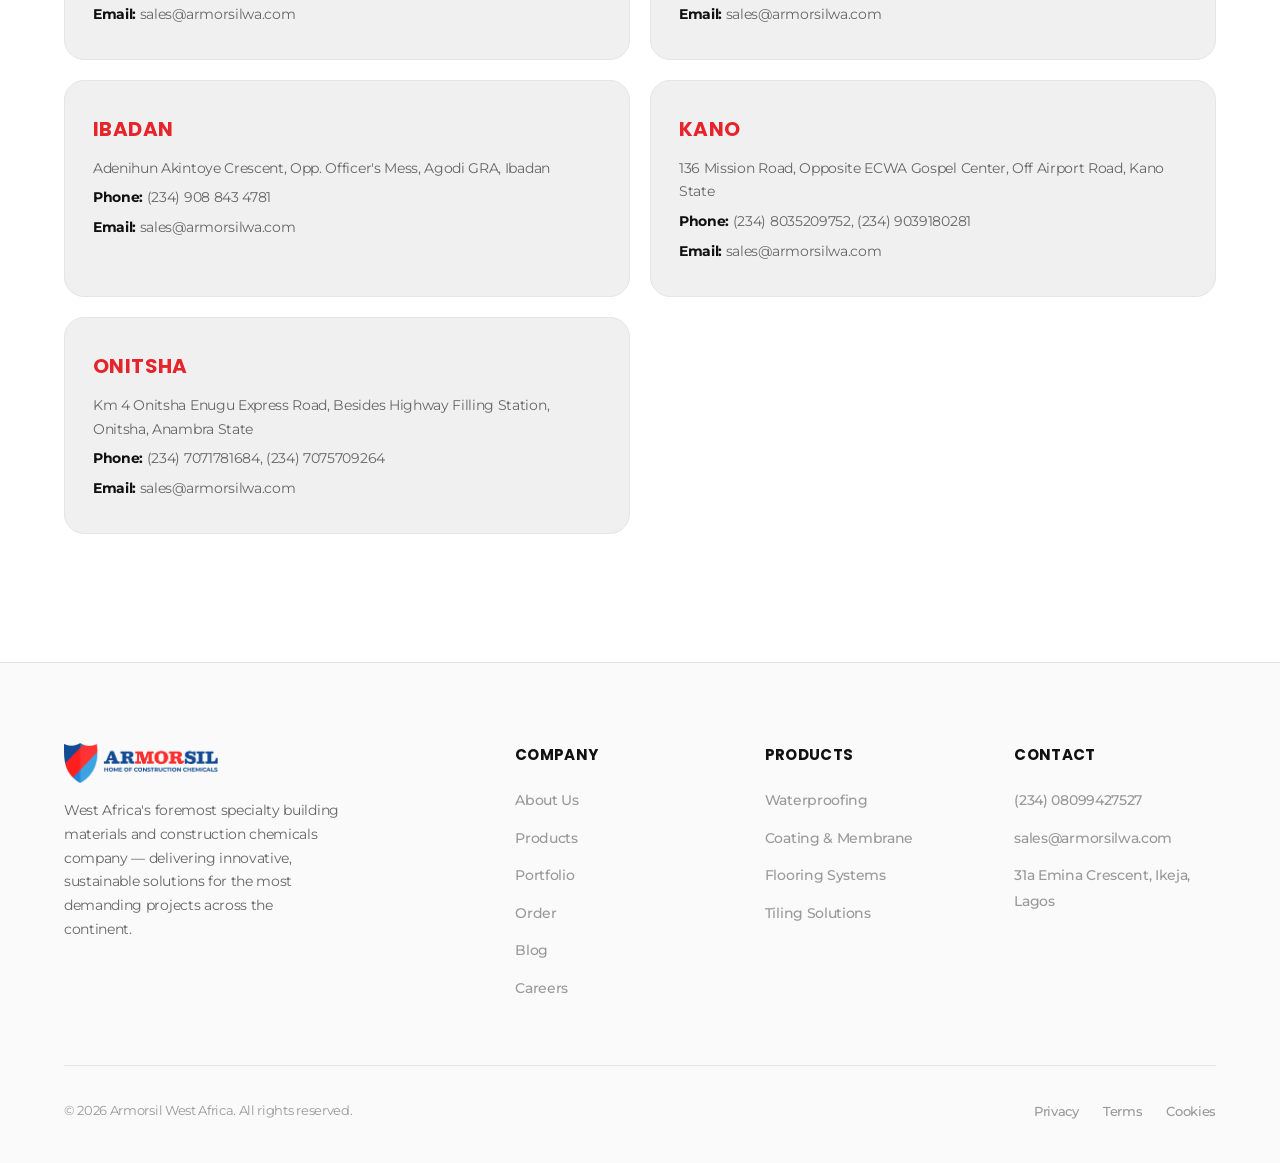
==== commit 174caa89: "Ongoing" ====
--- a/about.html
+++ b/about.html
@@ -40,6 +40,7 @@
                     </ul>
                 </li>
                 <li><a href="portfolio.html">Portfolio</a></li>
+                <li><a href="order.html">Order</a></li>
                 <li><a href="blog.html">Our Blog</a></li>
                 <li><a href="careers.html">Careers</a></li>
                 <li><a href="about.html#offices" class="nav-contact">Contact Us</a></li>
@@ -363,7 +364,8 @@
                     <ul class="footer-links">
                         <li><a href="about.html">About Us</a></li>
                         <li><a href="products.html">Products</a></li>
-                <li><a href="portfolio.html">Portfolio</a></li>
+                        <li><a href="portfolio.html">Portfolio</a></li>
+                        <li><a href="order.html">Order</a></li>
                         <li><a href="blog.html">Blog</a></li>
                         <li><a href="careers.html">Careers</a></li>
                     </ul>
--- a/css/global.css
+++ b/css/global.css
@@ -114,7 +114,7 @@
     content: '';
     width: 0;
     height: 20px;
-    background: url('asset/armorsilwa-favicon.png') no-repeat center / contain;
+    background: url('../asset/armorsilwa-favicon.png') no-repeat center / contain;
     transition: width 0.35s cubic-bezier(0.22, 1, 0.36, 1),
                 opacity 0.25s ease;
     opacity: 0;
--- a/css/about.css
+++ b/css/about.css
@@ -13,7 +13,7 @@
     right: -240px;
     width: 790px;
     height: 790px;
-    background: url('asset/armorsilwa-favicon.png') no-repeat center / contain;
+    background: url('../asset/armorsilwa-favicon.png') no-repeat center / contain;
     opacity: 1;
     transform: translateY(-50%);
     pointer-events: none;
@@ -182,6 +182,7 @@
     width: 100%;
     height: 100%;
     object-fit: cover;
+    object-position: top center;
     display: block;
 }
 
@@ -591,11 +592,6 @@
         grid-template-columns: 1fr;
     }
 
-    .director-img {
-        width: 130px;
-        height: 130px;
-    }
-
     .achievement-badge {
         width: 48px;
         height: 48px;
@@ -605,3 +601,113 @@
         grid-template-columns: 1fr;
     }
 }
+
+/* ===== PARTNER MARQUEE ===== */
+.partner-marquee {
+    margin-top: 48px;
+    padding: 40px 0;
+    overflow: hidden;
+    position: relative;
+}
+
+.partner-marquee::before,
+.partner-marquee::after {
+    content: "";
+    position: absolute;
+    top: 0;
+    width: 120px;
+    height: 100%;
+    z-index: 2;
+    pointer-events: none;
+}
+
+.partner-marquee::before {
+    left: 0;
+    background: linear-gradient(to right, var(--surface), transparent);
+}
+
+.partner-marquee::after {
+    right: 0;
+    background: linear-gradient(to left, var(--surface), transparent);
+}
+
+.partner-marquee-label {
+    text-align: center;
+    font-size: 14px;
+    font-weight: 600;
+    color: var(--text-muted);
+    text-transform: uppercase;
+    letter-spacing: 0.06em;
+    margin-bottom: 28px;
+}
+
+.partner-marquee-track {
+    display: flex;
+    gap: 20px;
+    width: max-content;
+    animation: marqueeScroll 30s linear infinite;
+}
+
+.partner-marquee-group {
+    display: flex;
+    gap: 20px;
+}
+
+.partner-logo-card {
+    flex-shrink: 0;
+    background: var(--white);
+    border: 1px solid var(--border);
+    border-radius: 12px;
+    padding: 16px 32px;
+    display: flex;
+    flex-direction: column;
+    align-items: center;
+    gap: 12px;
+    min-width: 220px;
+    height: 150px;
+    transition: border-color 0.3s, box-shadow 0.3s, transform 0.3s;
+}
+
+.partner-logo-img-wrap {
+    width: 160px;
+    height: 140px;
+    display: flex;
+    align-items: center;
+    justify-content: center;
+    background: var(--white);
+    border-radius: 8px;
+}
+
+.partner-logo-img {
+    max-height: 130px;
+    max-width: 140px;
+    width: auto;
+    height: auto;
+    object-fit: contain;
+    display: block;
+}
+
+.partner-logo-card span {
+    font-size: 18px;
+    font-weight: 700;
+    color: var(--text);
+    letter-spacing: 0.02em;
+    white-space: nowrap;
+}
+
+.partner-logo-card:hover {
+    border-color: var(--accent);
+    box-shadow: 0 4px 16px rgba(229, 36, 43, 0.12);
+    transform: translateY(-2px);
+}
+
+@keyframes marqueeScroll {
+    0% { transform: translateX(0); }
+    100% { transform: translateX(-50%); }
+}
+
+@media (prefers-reduced-motion: reduce) {
+    .partner-marquee-track {
+        animation: none;
+    }
+}
